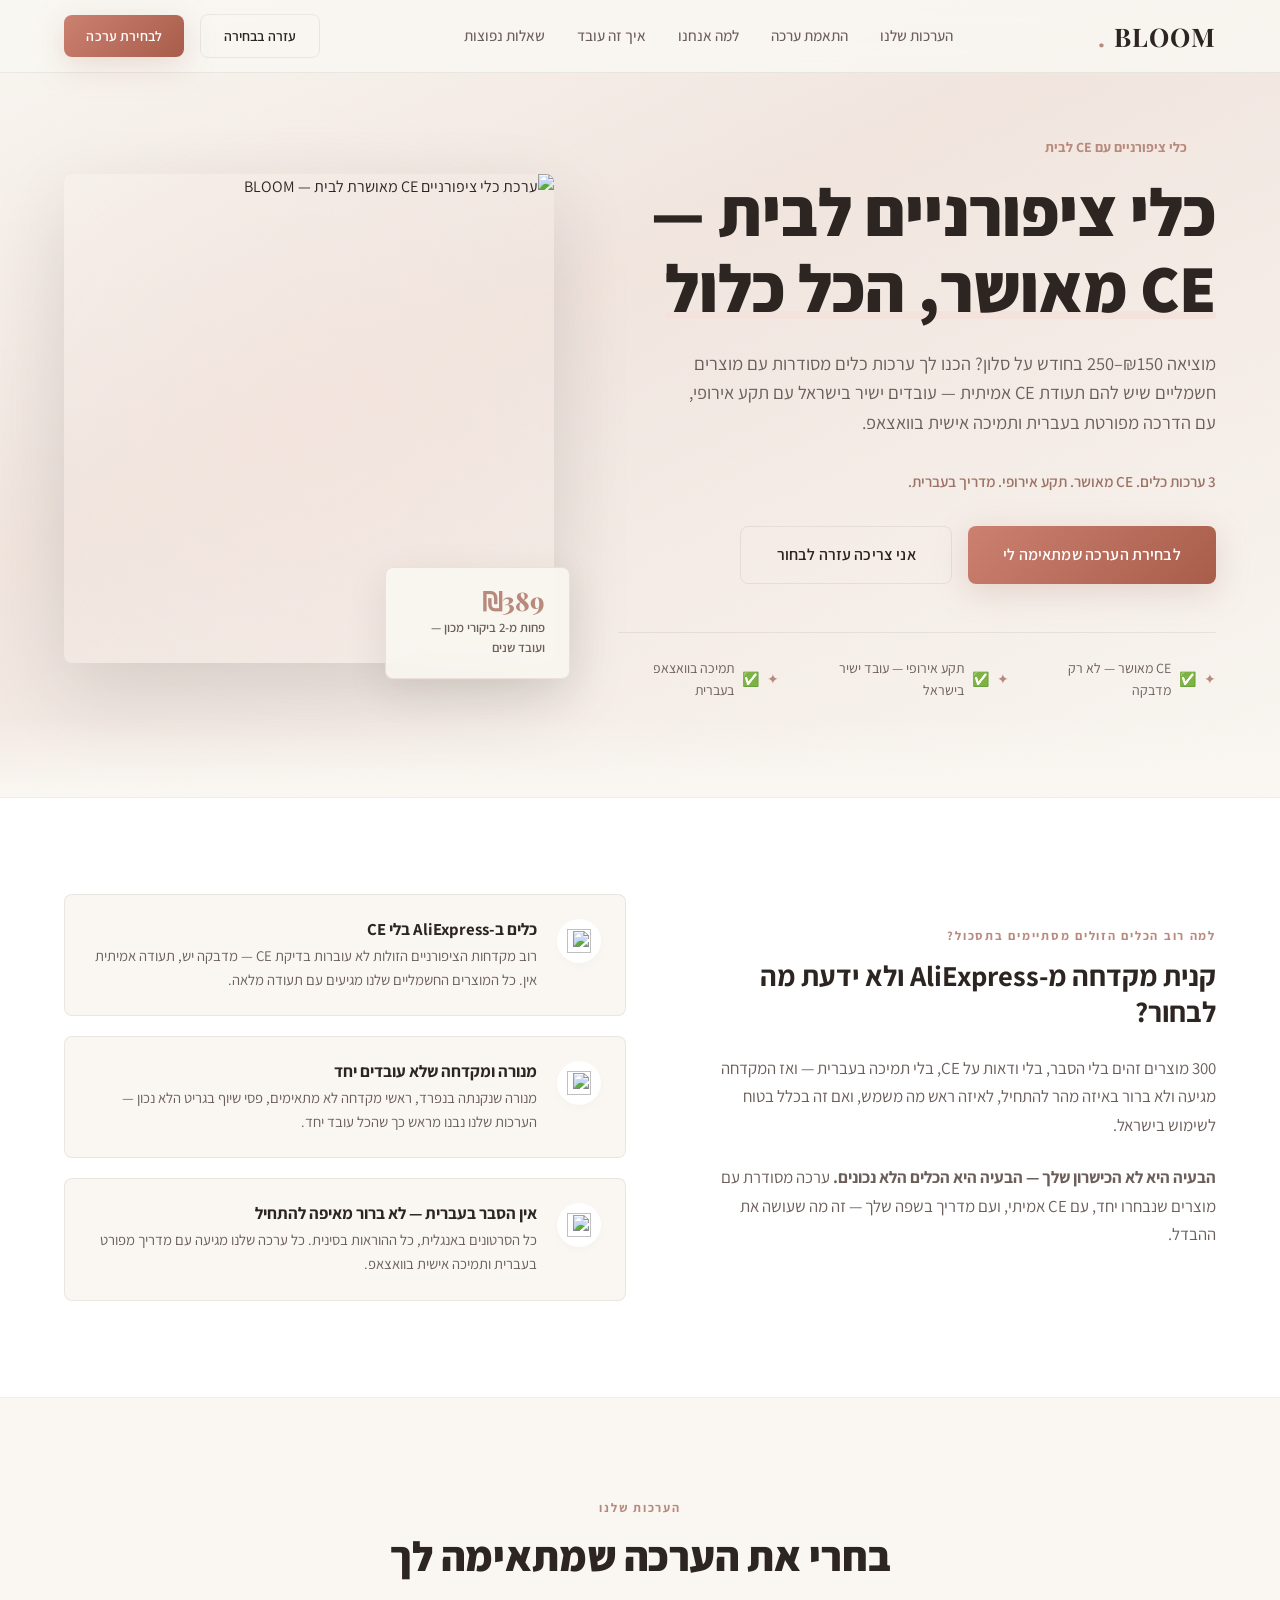
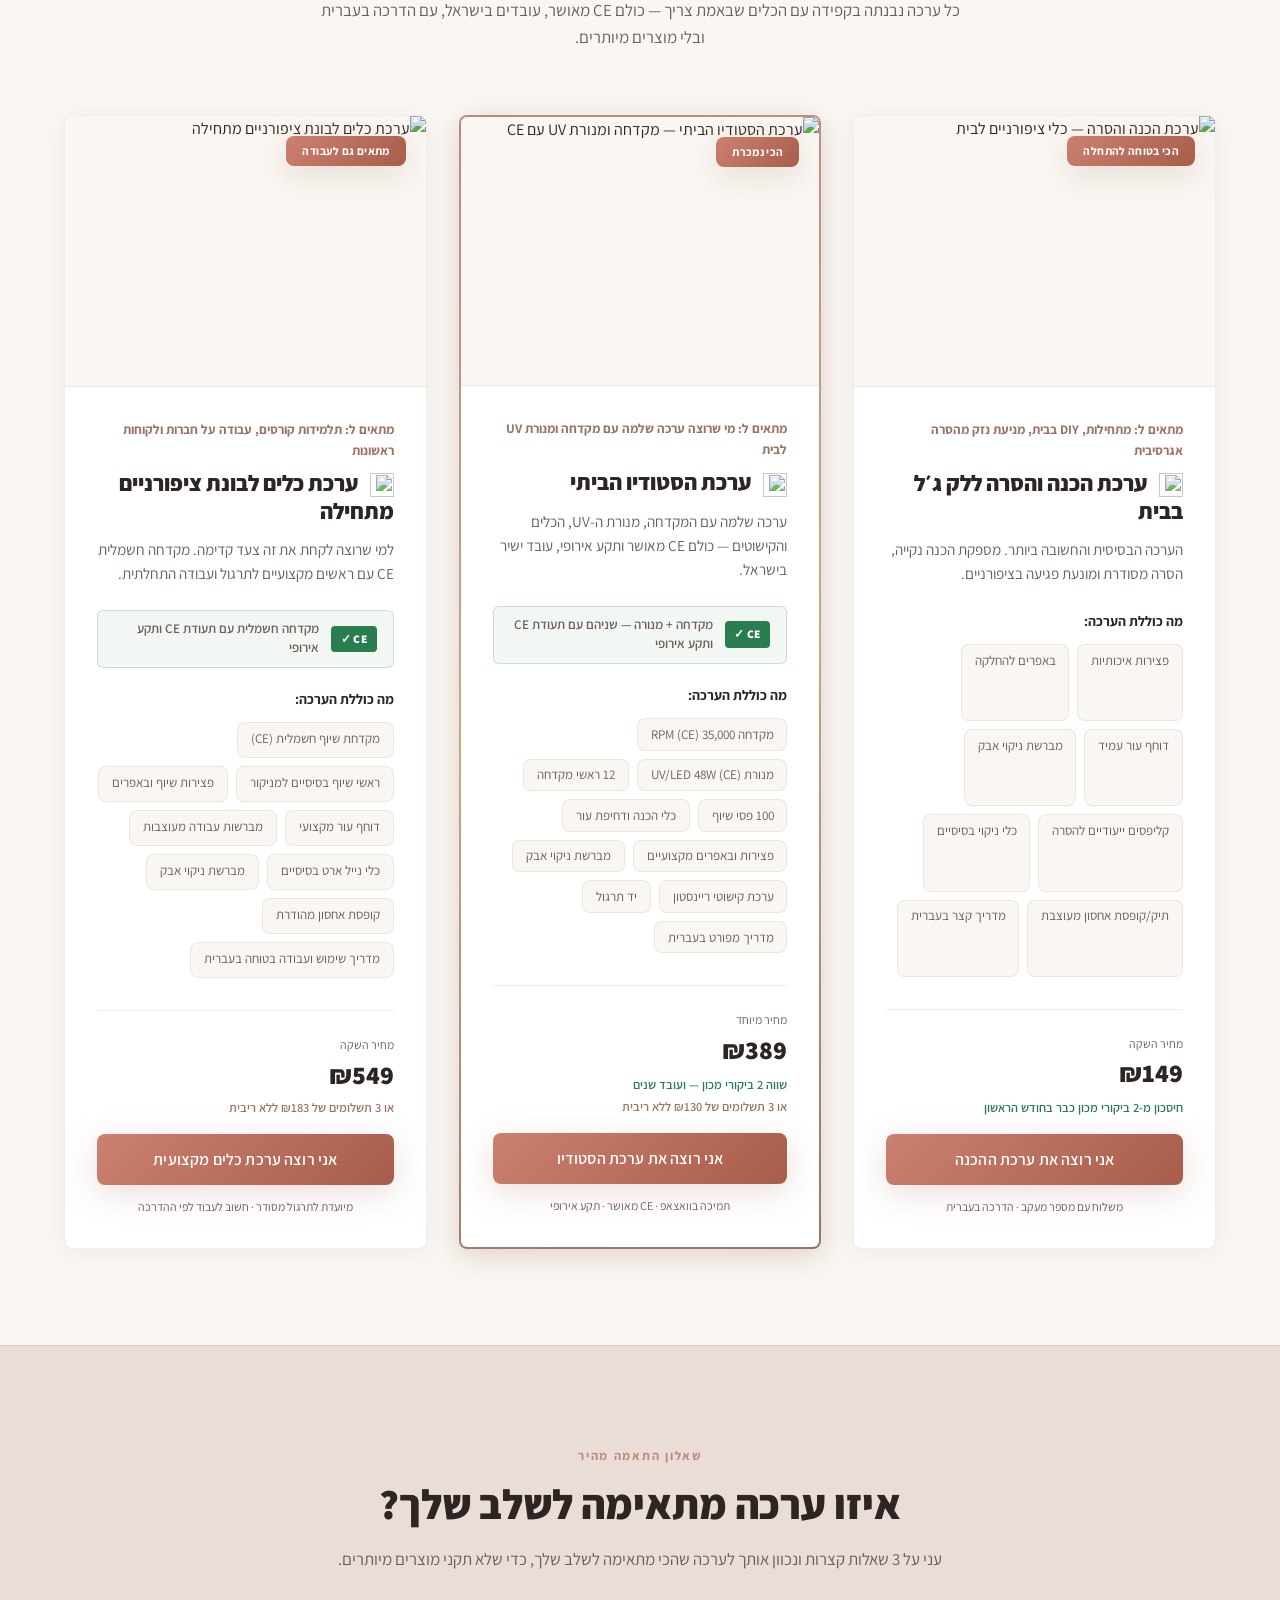
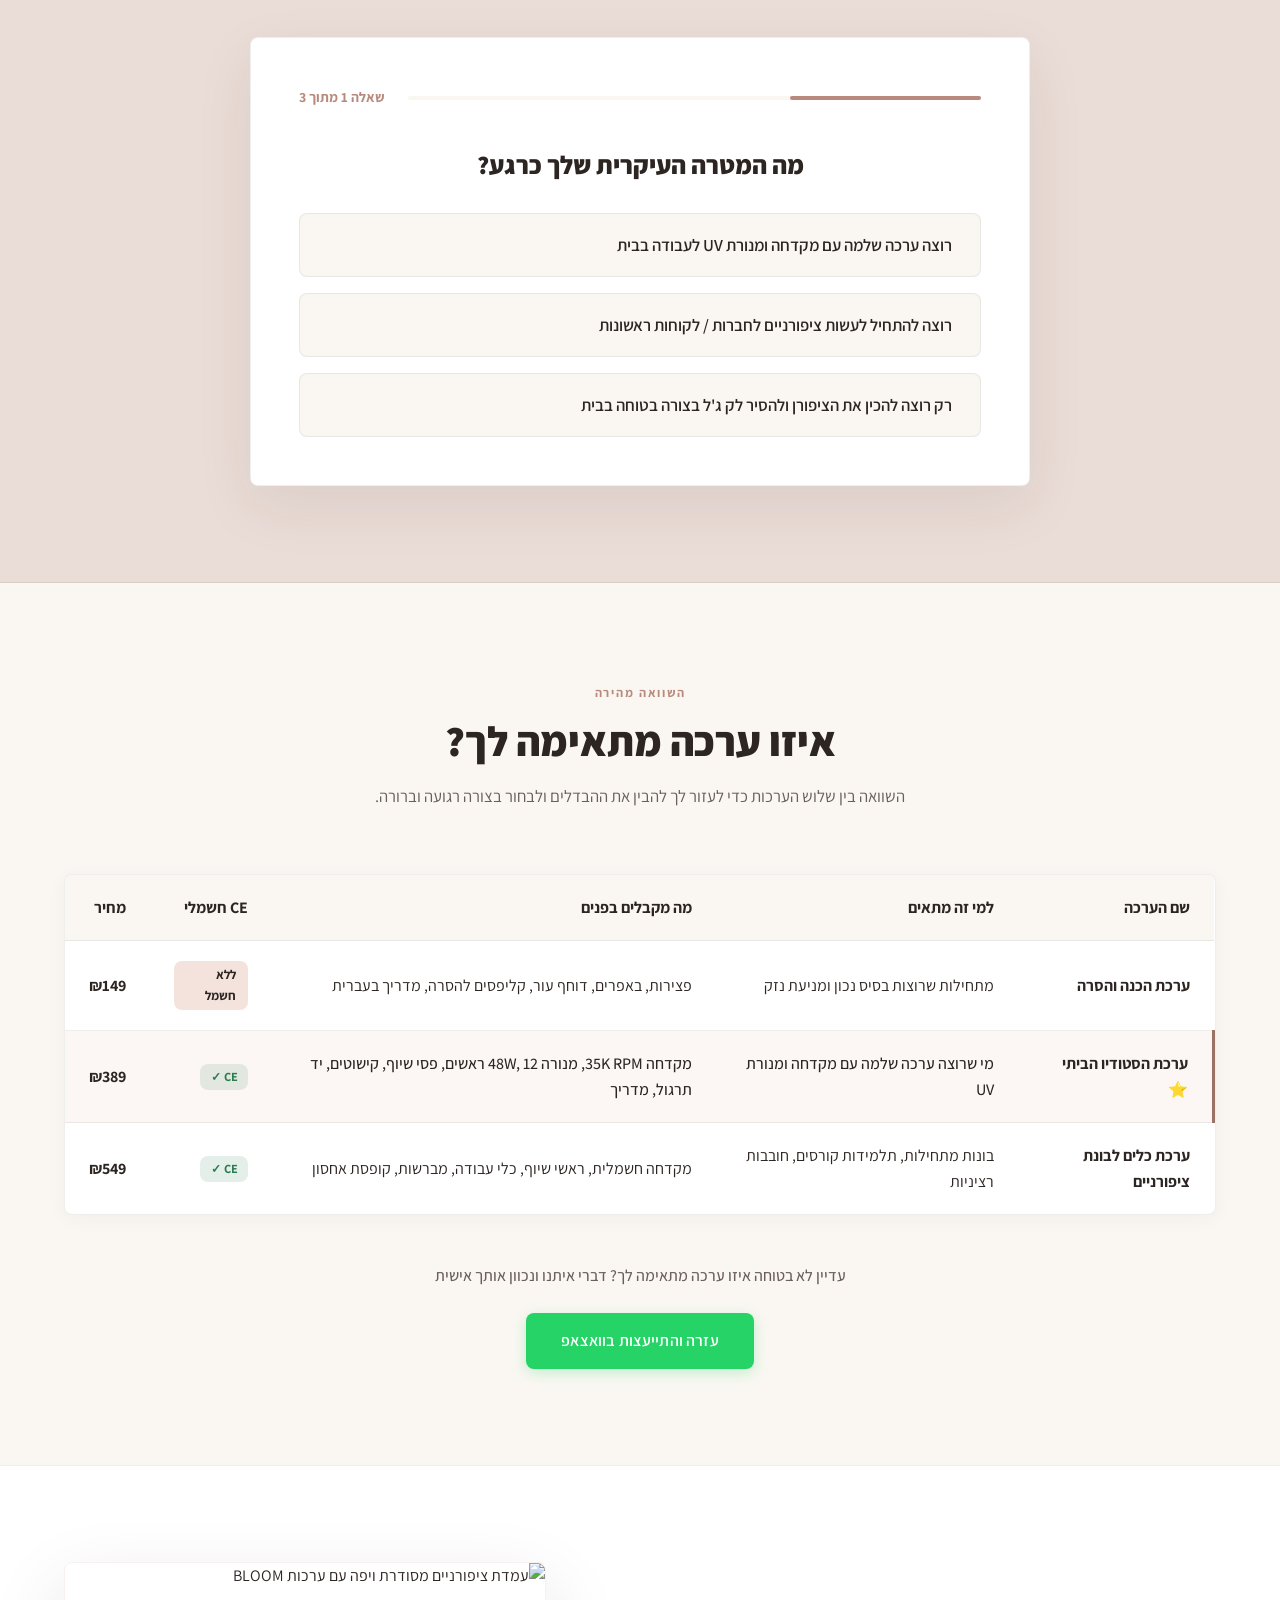
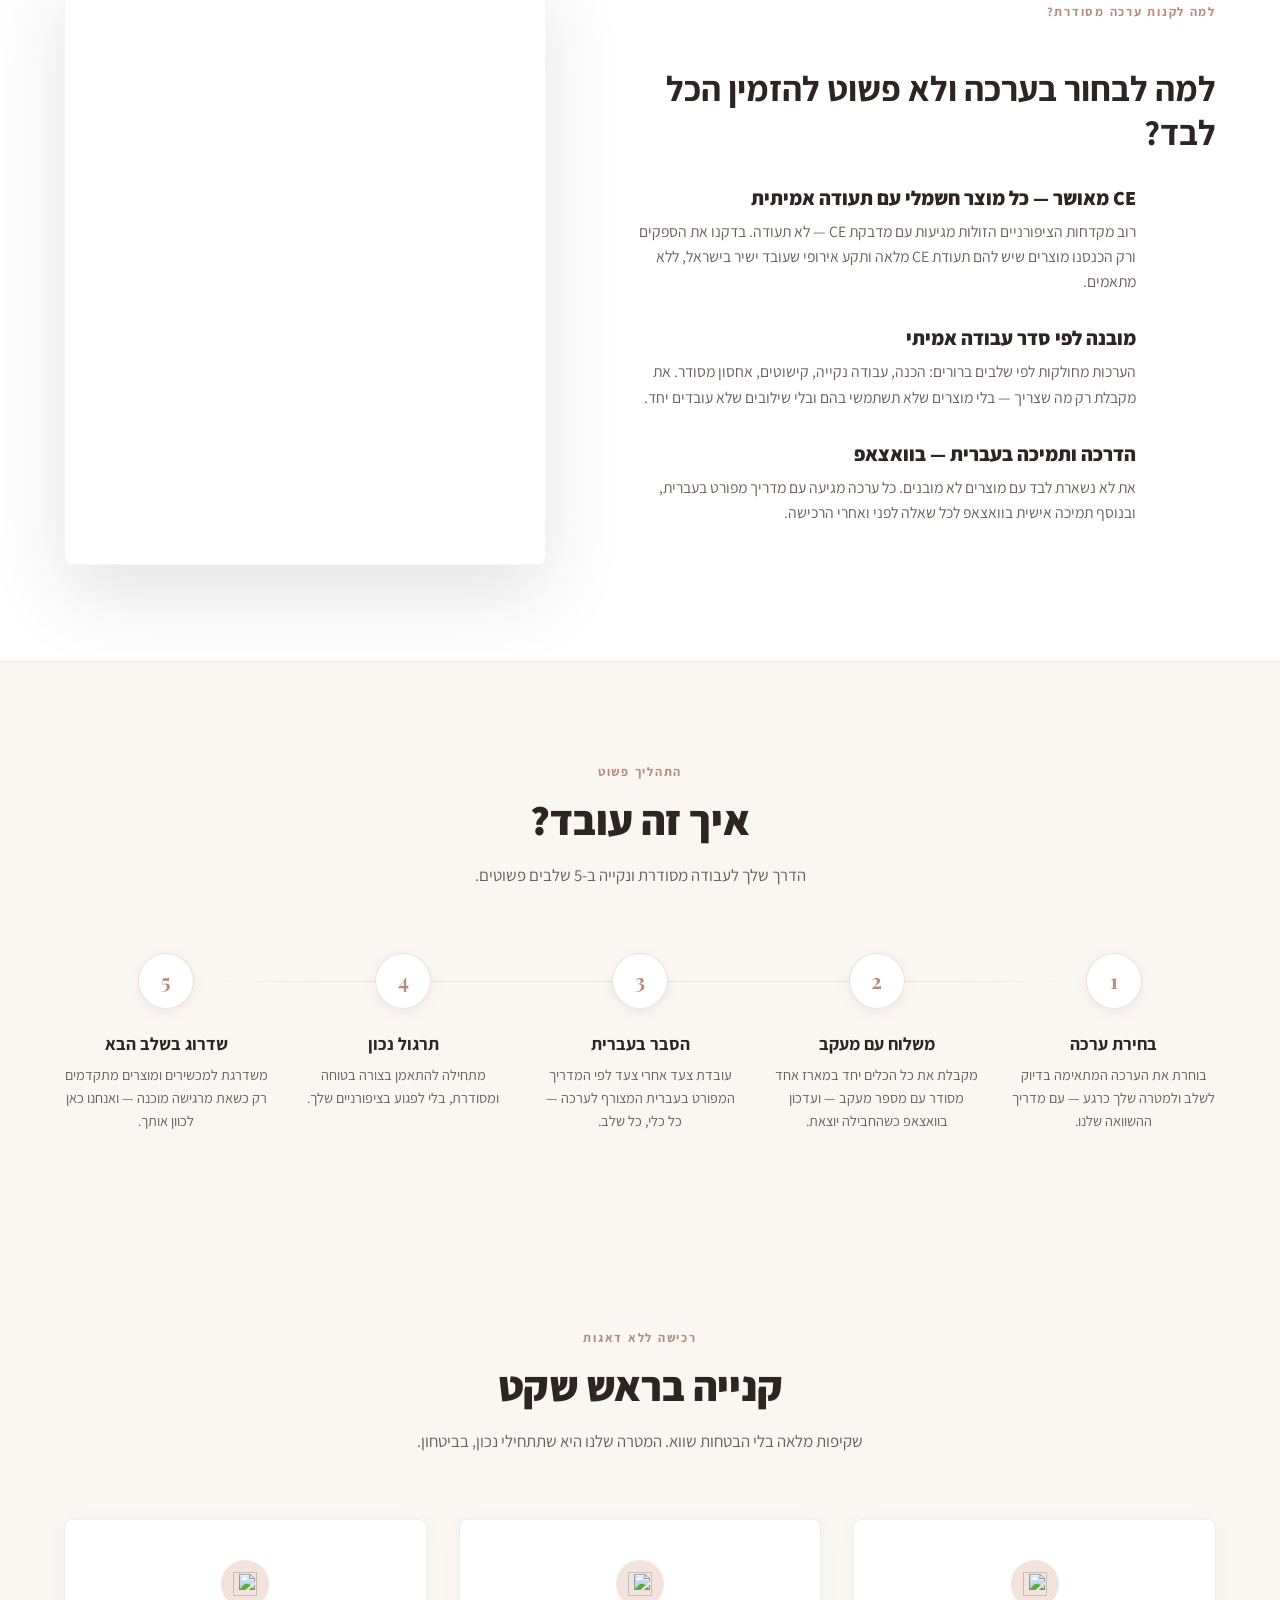
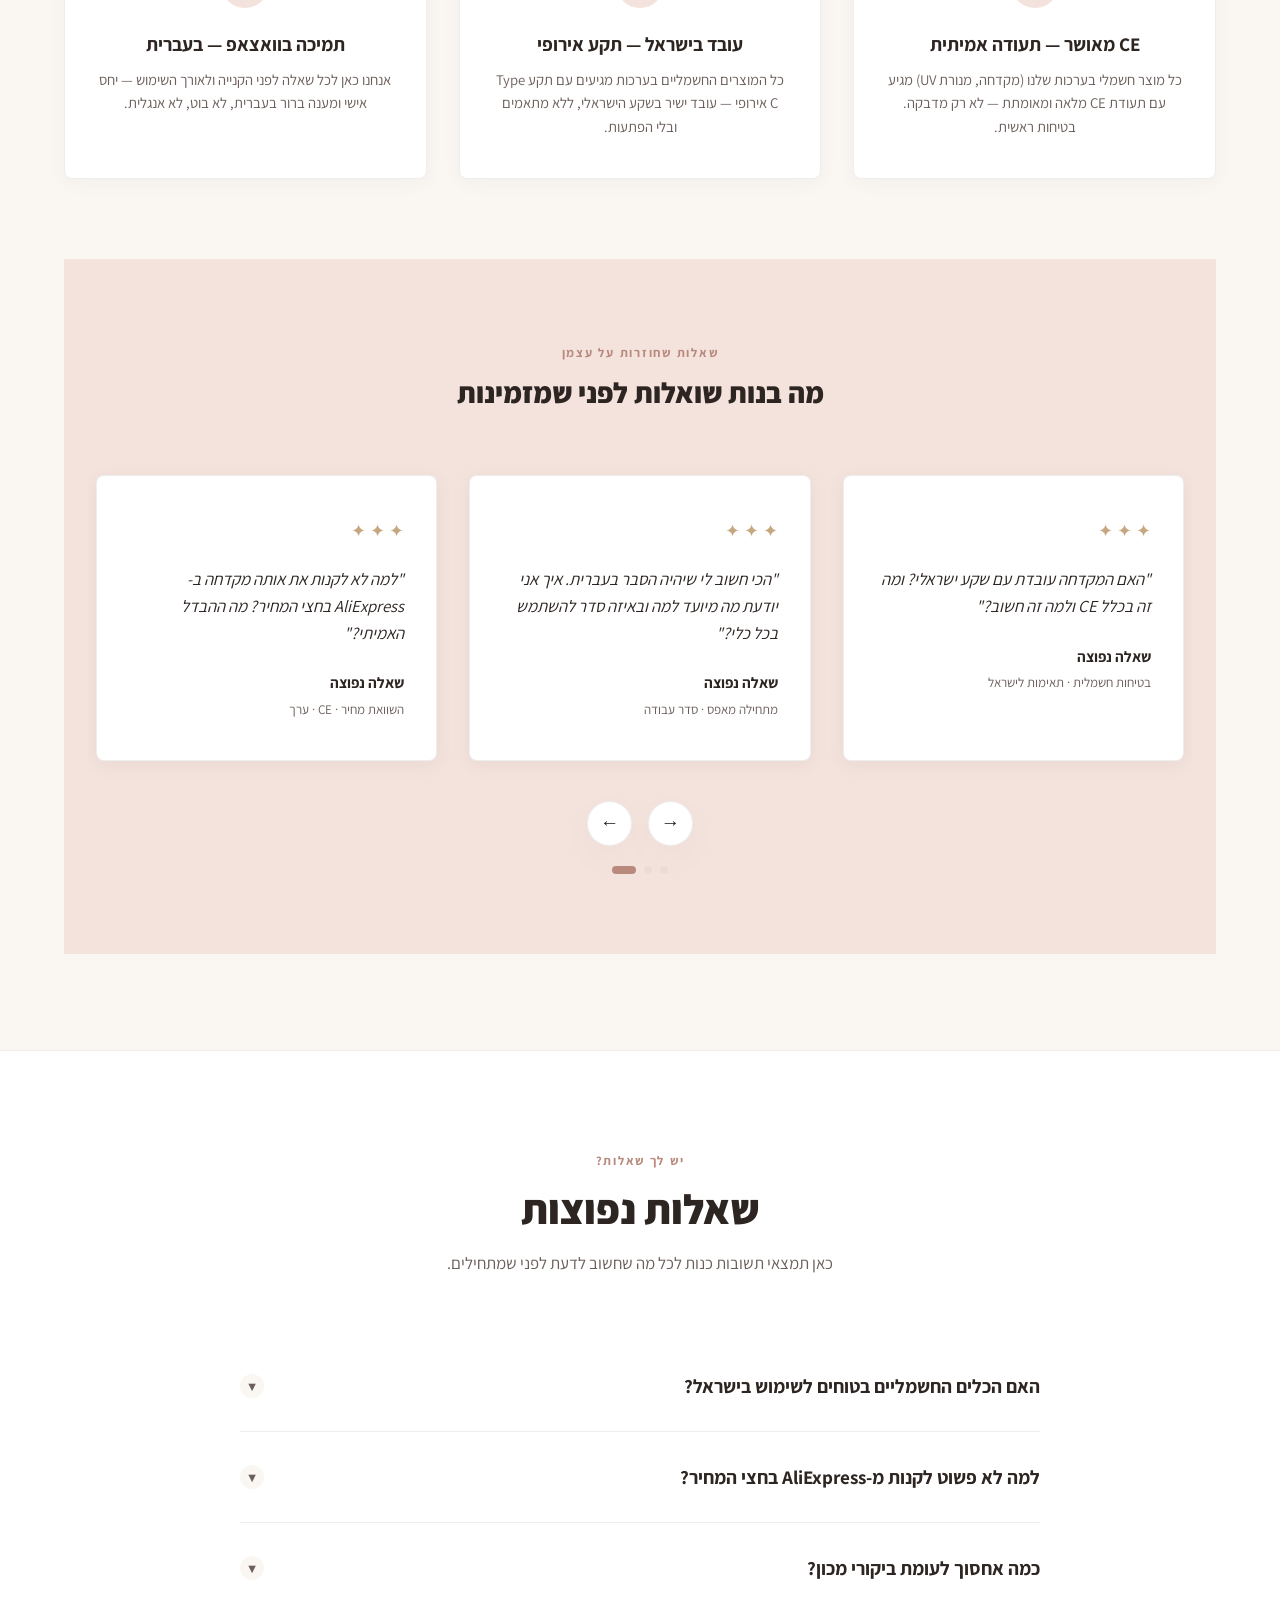
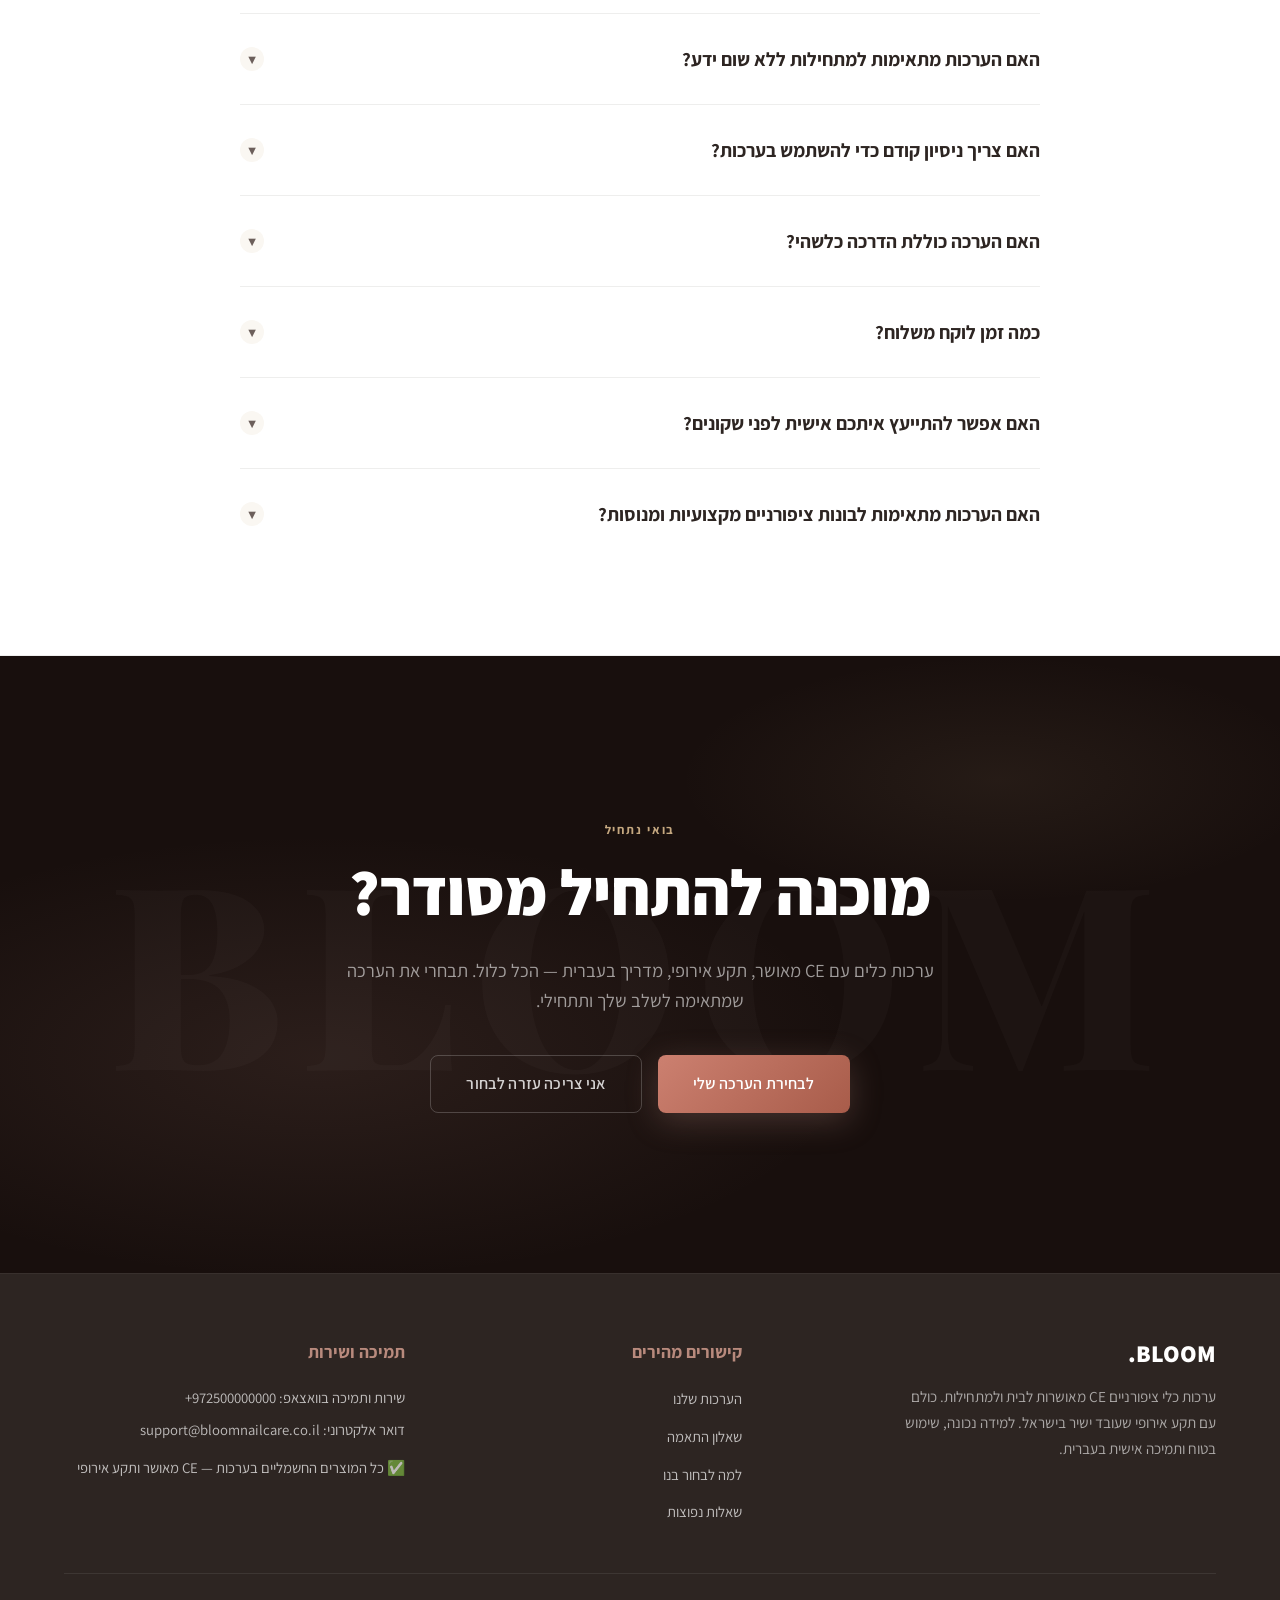
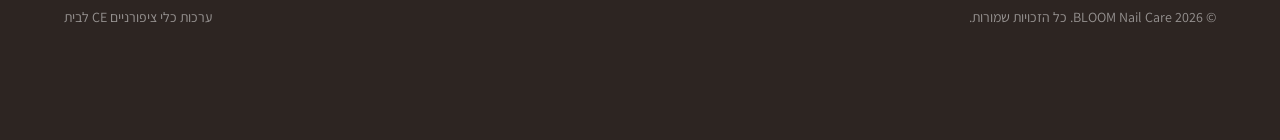
==== nail-landing-page/index.html @ 6432c787 "Add improved landing page — CRO rewrite with CE/safety positioning - Hero copy rewritten with salon " ====
<!DOCTYPE html>
<html lang="he" dir="rtl">
<head>
  <meta charset="UTF-8">
  <meta name="viewport" content="width=device-width, initial-scale=1.0">
  <title>BLOOM — ערכות כלי ציפורניים CE מאושר לבית ולמתחילות</title>
  <meta name="description" content="ערכות כלי ציפורניים לבית ולמתחילות — מקדחה ומנורת UV עם תעודת CE אמיתית, תקע אירופי שעובד ישיר בישראל, הדרכה בעברית ותמיכה בוואצאפ. ₪149–₪549.">
  <link rel="stylesheet" href="styles.css">
</head>
<body>

  <a href="#main-content" class="skip-link">דלג לתוכן הראשי</a>

  <!-- NAVIGATION HEADER -->
  <header>
    <div class="container nav-container">
      <a href="#" class="logo">BLOOM<span>.</span></a>
      <ul class="nav-links">
        <li><a href="#kits">הערכות שלנו</a></li>
        <li><a href="#quiz">התאמת ערכה</a></li>
        <li><a href="#why-us">למה אנחנו</a></li>
        <li><a href="#how-it-works">איך זה עובד</a></li>
        <li><a href="#faq">שאלות נפוצות</a></li>
      </ul>
      <div class="nav-cta">
        <a href="#" class="btn btn-secondary btn-small whatsapp-link" data-wa-type="help" target="_blank" rel="noopener noreferrer">עזרה בבחירה</a>
        <a href="#kits" class="btn btn-primary btn-small">לבחירת ערכה</a>
      </div>
      <button class="hamburger-btn" type="button" aria-label="תפריט ניווט" aria-expanded="false" aria-controls="mobile-drawer">
        <span></span>
        <span></span>
        <span></span>
      </button>
    </div>
  </header>

  <!-- MOBILE NAVIGATION DRAWER -->
  <div class="mobile-drawer" id="mobile-drawer" aria-hidden="true" inert>
    <div class="drawer-header">
      <a href="#" class="logo">BLOOM<span>.</span></a>
      <button class="drawer-close-btn" type="button" id="drawer-close-btn" aria-label="סגור תפריט">&times;</button>
    </div>
    <ul class="drawer-links">
      <li><a href="#kits" class="drawer-link">הערכות שלנו</a></li>
      <li><a href="#quiz" class="drawer-link">התאמת ערכה</a></li>
      <li><a href="#why-us" class="drawer-link">למה אנחנו</a></li>
      <li><a href="#how-it-works" class="drawer-link">איך זה עובד</a></li>
      <li><a href="#faq" class="drawer-link">שאלות נפוצות</a></li>
    </ul>
    <div class="drawer-cta">
      <a href="#" class="btn btn-primary whatsapp-link" data-wa-type="help" target="_blank" rel="noopener noreferrer">עזרה בבחירה בוואצאפ</a>
    </div>
  </div>
  <div class="drawer-overlay" id="drawer-overlay"></div>

  <main id="main-content">

  <!-- HERO SECTION -->
  <section class="hero">
    <div class="hero-deco-leaf" aria-hidden="true">
      <img src="./assets/brand/leaf-soft.svg" alt="">
    </div>
    <div class="container hero-grid">
      <div class="hero-content reveal">
        <div class="hero-tag">
          <img src="./assets/brand/sparkle.svg" class="icon-sparkle" alt="" aria-hidden="true">
          כלי ציפורניים עם CE לבית
        </div>
        <h1 class="hero-title">
          כלי ציפורניים לבית — <span>CE מאושר, הכל כלול</span>
        </h1>
        <p class="hero-desc">
          מוציאה ₪150–250 בחודש על סלון? הכנו לך ערכות כלים מסודרות עם מוצרים חשמליים שיש להם תעודת CE אמיתית — עובדים ישיר בישראל עם תקע אירופי, עם הדרכה מפורטת בעברית ותמיכה אישית בוואצאפ.
        </p>
        <div class="hero-subline">3 ערכות כלים. CE מאושר. תקע אירופי. מדריך בעברית.</div>
        <div class="hero-actions">
          <a href="#kits" class="btn btn-primary">לבחירת הערכה שמתאימה לי</a>
          <a href="#quiz" class="btn btn-secondary">אני צריכה עזרה לבחור</a>
        </div>
        <div class="trust-row">
          <div class="trust-item">
            <span class="trust-check" aria-hidden="true">✅</span>
            <span>CE מאושר — לא רק מדבקה</span>
          </div>
          <div class="trust-item">
            <span class="trust-check" aria-hidden="true">✅</span>
            <span>תקע אירופי — עובד ישיר בישראל</span>
          </div>
          <div class="trust-item">
            <span class="trust-check" aria-hidden="true">✅</span>
            <span>תמיכה בוואצאפ בעברית</span>
          </div>
        </div>
      </div>
      <div class="hero-visual reveal reveal-delay-2">
        <div class="hero-deco-blob" aria-hidden="true"></div>
        <div class="hero-image-wrapper">
          <img src="./assets/hero_flatlay.png" alt="ערכת כלי ציפורניים CE מאושרת לבית — BLOOM">
        </div>
        <div class="hero-badge">
          <div class="hero-badge-num">₪389</div>
          <div class="hero-badge-txt">פחות מ-2 ביקורי מכון — ועובד שנים</div>
        </div>
      </div>
    </div>
  </section>

  <!-- PROBLEM SECTION -->
  <section class="problem">
    <div class="container problem-grid">
      <div class="problem-text reveal">
        <div class="section-tag">למה רוב הכלים הזולים מסתיימים בתסכול?</div>
        <h3>קנית מקדחה מ-AliExpress ולא ידעת מה לבחור?</h3>
        <p>
          300 מוצרים זהים בלי הסבר, בלי ודאות על CE, בלי תמיכה בעברית — ואז המקדחה מגיעה ולא ברור באיזה מהר להתחיל, לאיזה ראש מה משמש, ואם זה בכלל בטוח לשימוש בישראל.
        </p>
        <p>
          <strong>הבעיה היא לא הכישרון שלך — הבעיה היא הכלים הלא נכונים.</strong> ערכה מסודרת עם מוצרים שנבחרו יחד, עם CE אמיתי, ועם מדריך בשפה שלך — זה מה שעושה את ההבדל.
        </p>
      </div>
      <div class="problem-cards reveal reveal-delay-2">
        <div class="problem-card">
          <div class="problem-card-icon" aria-hidden="true">
            <img src="./assets/brand/icon-file.svg" alt="" class="problem-svg-icon">
          </div>
          <div class="problem-card-content">
            <h4>כלים ב-AliExpress בלי CE</h4>
            <p>רוב מקדחות הציפורניים הזולות לא עוברות בדיקת CE — מדבקה יש, תעודה אמיתית אין. כל המוצרים החשמליים שלנו מגיעים עם תעודה מלאה.</p>
          </div>
        </div>
        <div class="problem-card">
          <div class="problem-card-icon" aria-hidden="true">
            <img src="./assets/brand/icon-lamp.svg" alt="" class="problem-svg-icon">
          </div>
          <div class="problem-card-content">
            <h4>מנורה ומקדחה שלא עובדים יחד</h4>
            <p>מנורה שנקנתה בנפרד, ראשי מקדחה לא מתאימים, פסי שיוף בגריט הלא נכון — הערכות שלנו נבנו מראש כך שהכל עובד יחד.</p>
          </div>
        </div>
        <div class="problem-card">
          <div class="problem-card-icon" aria-hidden="true">
            <img src="./assets/brand/icon-support.svg" alt="" class="problem-svg-icon">
          </div>
          <div class="problem-card-content">
            <h4>אין הסבר בעברית — לא ברור מאיפה להתחיל</h4>
            <p>כל הסרטונים באנגלית, כל ההוראות בסינית. כל ערכה שלנו מגיעה עם מדריך מפורט בעברית ותמיכה אישית בוואצאפ.</p>
          </div>
        </div>
      </div>
    </div>
  </section>

  <!-- KITS SECTION -->
  <section id="kits">
    <div class="container">
      <div class="section-header reveal">
        <div class="section-tag">הערכות שלנו</div>
        <h2 class="section-title">בחרי את הערכה שמתאימה לך</h2>
        <p class="section-desc">כל ערכה נבנתה בקפידה עם הכלים שבאמת צריך — כולם CE מאושר, עובדים בישראל, עם הדרכה בעברית ובלי מוצרים מיותרים.</p>
      </div>

      <div class="kits-grid">
        <!-- KIT 1 -->
        <div class="kit-card reveal" id="kit-prep-removal">
          <div class="kit-badge">הכי בטוחה להתחלה</div>
          <div class="kit-image">
            <img src="./assets/kit_prep_removal.png" alt="ערכת הכנה והסרה — כלי ציפורניים לבית" loading="lazy">
          </div>
          <div class="kit-info">
            <div class="kit-target">מתאים ל: מתחילות, DIY בבית, מניעת נזק מהסרה אגרסיבית</div>
            <h3 class="kit-name">
              <img src="./assets/brand/icon-file.svg" class="kit-title-icon" alt="" aria-hidden="true">
              ערכת הכנה והסרה ללק ג׳ל בבית
            </h3>
            <p class="kit-desc">הערכה הבסיסית והחשובה ביותר. מספקת הכנה נקייה, הסרה מסודרת ומונעת פגיעה בציפורניים.</p>

            <div class="kit-includes-title">מה כוללת הערכה:</div>
            <ul class="kit-includes-list">
              <li class="kit-include-item">פצירות איכותיות</li>
              <li class="kit-include-item">באפרים להחלקה</li>
              <li class="kit-include-item">דוחף עור עמיד</li>
              <li class="kit-include-item">מברשת ניקוי אבק</li>
              <li class="kit-include-item">קליפסים ייעודיים להסרה</li>
              <li class="kit-include-item">כלי ניקוי בסיסיים</li>
              <li class="kit-include-item">תיק/קופסת אחסון מעוצבת</li>
              <li class="kit-include-item">מדריך קצר בעברית</li>
            </ul>

            <div class="kit-footer">
              <div class="kit-price-container">
                <span class="kit-price-label">מחיר השקה</span>
                <span class="kit-price">₪149</span>
                <span class="kit-savings-note">חיסכון מ-2 ביקורי מכון כבר בחודש הראשון</span>
              </div>
              <button class="btn btn-primary order-btn" type="button" data-kit-id="kit-prep-removal">אני רוצה את ערכת ההכנה</button>
            </div>
            <span class="kit-reassurance">משלוח עם מספר מעקב · הדרכה בעברית</span>
          </div>
        </div>

        <!-- KIT 2 -->
        <div class="kit-card featured reveal reveal-delay-1" id="kit-diy-gel">
          <div class="kit-badge">הכי נמכרת</div>
          <div class="kit-image">
            <img src="./assets/kit_diy_gel.png" alt="ערכת הסטודיו הביתי — מקדחה ומנורת UV עם CE" loading="lazy">
          </div>
          <div class="kit-info">
            <div class="kit-target">מתאים ל: מי שרוצה ערכה שלמה עם מקדחה ומנורת UV לבית</div>
            <h3 class="kit-name">
              <img src="./assets/brand/icon-polish.svg" class="kit-title-icon" alt="" aria-hidden="true">
              ערכת הסטודיו הביתי
            </h3>
            <p class="kit-desc">ערכה שלמה עם המקדחה, מנורת ה-UV, הכלים והקישוטים — כולם CE מאושר ותקע אירופי, עובד ישיר בישראל.</p>

            <div class="kit-ce-indicator" aria-label="כלים חשמליים עם תעודת CE">
              <span class="ce-badge">CE ✓</span>
              <span class="ce-text">מקדחה + מנורה — שניהם עם תעודת CE ותקע אירופי</span>
            </div>

            <div class="kit-includes-title">מה כוללת הערכה:</div>
            <ul class="kit-includes-list">
              <li class="kit-include-item">מקדחה 35,000 RPM (CE)</li>
              <li class="kit-include-item">מנורת UV/LED 48W (CE)</li>
              <li class="kit-include-item">12 ראשי מקדחה</li>
              <li class="kit-include-item">100 פסי שיוף</li>
              <li class="kit-include-item">כלי הכנה ודחיפת עור</li>
              <li class="kit-include-item">פצירות ובאפרים מקצועיים</li>
              <li class="kit-include-item">מברשת ניקוי אבק</li>
              <li class="kit-include-item">ערכת קישוטי ריינסטון</li>
              <li class="kit-include-item">יד תרגול</li>
              <li class="kit-include-item">מדריך מפורט בעברית</li>
            </ul>

            <div class="kit-footer">
              <div class="kit-price-container">
                <span class="kit-price-label">מחיר מיוחד</span>
                <span class="kit-price">₪389</span>
                <span class="kit-savings-note">שווה 2 ביקורי מכון — ועובד שנים</span>
                <span class="kit-installments">או 3 תשלומים של ₪130 ללא ריבית</span>
              </div>
              <button class="btn btn-primary order-btn" type="button" data-kit-id="kit-diy-gel">אני רוצה את ערכת הסטודיו</button>
            </div>
            <span class="kit-reassurance">תמיכה בוואצאפ · CE מאושר · תקע אירופי</span>
          </div>
        </div>

        <!-- KIT 3 -->
        <div class="kit-card reveal reveal-delay-2" id="kit-beginner-tech">
          <div class="kit-badge upcoming">מתאים גם לעבודה</div>
          <div class="kit-image">
            <img src="./assets/kit_beginner_drill.png" alt="ערכת כלים לבונת ציפורניים מתחילה" loading="lazy">
          </div>
          <div class="kit-info">
            <div class="kit-target">מתאים ל: תלמידות קורסים, עבודה על חברות ולקוחות ראשונות</div>
            <h3 class="kit-name">
              <img src="./assets/brand/icon-lamp.svg" class="kit-title-icon" alt="" aria-hidden="true">
              ערכת כלים לבונת ציפורניים מתחילה
            </h3>
            <p class="kit-desc">למי שרוצה לקחת את זה צעד קדימה. מקדחה חשמלית CE עם ראשים מקצועיים לתרגול ועבודה התחלתית.</p>

            <div class="kit-ce-indicator" aria-label="מקדחה עם תעודת CE">
              <span class="ce-badge">CE ✓</span>
              <span class="ce-text">מקדחה חשמלית עם תעודת CE ותקע אירופי</span>
            </div>

            <div class="kit-includes-title">מה כוללת הערכה:</div>
            <ul class="kit-includes-list">
              <li class="kit-include-item">מקדחת שיוף חשמלית (CE)</li>
              <li class="kit-include-item">ראשי שיוף בסיסיים למניקור</li>
              <li class="kit-include-item">פצירות שיוף ובאפרים</li>
              <li class="kit-include-item">דוחף עור מקצועי</li>
              <li class="kit-include-item">מברשות עבודה מעוצבות</li>
              <li class="kit-include-item">כלי נייל ארט בסיסיים</li>
              <li class="kit-include-item">מברשת ניקוי אבק</li>
              <li class="kit-include-item">קופסת אחסון מהודרת</li>
              <li class="kit-include-item">מדריך שימוש ועבודה בטוחה בעברית</li>
            </ul>

            <div class="kit-footer">
              <div class="kit-price-container">
                <span class="kit-price-label">מחיר השקה</span>
                <span class="kit-price">₪549</span>
                <span class="kit-installments">או 3 תשלומים של ₪183 ללא ריבית</span>
              </div>
              <button class="btn btn-primary order-btn" type="button" data-kit-id="kit-beginner-tech">אני רוצה ערכת כלים מקצועית</button>
            </div>
            <span class="kit-reassurance">מיועדת לתרגול מסודר · חשוב לעבוד לפי ההדרכה</span>
          </div>
        </div>
      </div>
    </div>
  </section>

  <!-- INTERACTIVE QUIZ SECTION -->
  <section class="quiz-section" id="quiz">
    <div class="container">
      <div class="section-header reveal">
        <div class="section-tag">שאלון התאמה מהיר</div>
        <h2 class="section-title">איזו ערכה מתאימה לשלב שלך?</h2>
        <p class="section-desc">עני על 3 שאלות קצרות ונכוון אותך לערכה שהכי מתאימה לשלב שלך, כדי שלא תקני מוצרים מיותרים.</p>
      </div>

      <div class="quiz-container reveal">
        <div class="quiz-progress">
          <div class="progress-bar">
            <div class="progress-fill"></div>
          </div>
          <div class="progress-step">שאלה <span>1</span> מתוך 3</div>
        </div>

        <!-- STEP 1 -->
        <div class="quiz-step active" id="quiz-step-1">
          <h3 class="quiz-question">מה המטרה העיקרית שלך כרגע?</h3>
          <div class="quiz-options">
            <button class="quiz-option" type="button" data-step="goal" data-value="diy-gel">רוצה ערכה שלמה עם מקדחה ומנורת UV לעבודה בבית</button>
            <button class="quiz-option" type="button" data-step="goal" data-value="nail-tech">רוצה להתחיל לעשות ציפורניים לחברות / לקוחות ראשונות</button>
            <button class="quiz-option" type="button" data-step="goal" data-value="prep-only">רק רוצה להכין את הציפורן ולהסיר לק ג'ל בצורה בטוחה בבית</button>
          </div>
        </div>

        <!-- STEP 2 -->
        <div class="quiz-step" id="quiz-step-2">
          <h3 class="quiz-question">מה רמת הניסיון שלך כרגע בתחום?</h3>
          <div class="quiz-options">
            <button class="quiz-option" type="button" data-step="experience" data-value="none">אפס ניסיון מוחלט (מעולם לא ניסיתי לעשות לעצמי)</button>
            <button class="quiz-option" type="button" data-step="experience" data-value="some">עשיתי כמה פעמים לעצמי אבל התוצאה לא מחזיקה מעמד</button>
            <button class="quiz-option" type="button" data-step="experience" data-value="course">למדתי קורס בסיסי או מתאמנת בצורה רצינית באופן קבוע</button>
          </div>
        </div>

        <!-- STEP 3 -->
        <div class="quiz-step" id="quiz-step-3">
          <h3 class="quiz-question">איזה ציוד ציפורניים כבר יש לך כיום?</h3>
          <div class="quiz-options">
            <button class="quiz-option" type="button" data-step="equipment" data-value="nothing">אין לי כלום, מתחילה מאפס גמור</button>
            <button class="quiz-option" type="button" data-step="equipment" data-value="has-lamp">יש לי רק מנורת UV/LED פשוטה ומחפשת כלי הכנה והסרה</button>
            <button class="quiz-option" type="button" data-step="equipment" data-value="drill-upgrade">יש לי מנורה ומחפשת לשדרג למכונת שיוף וכלים מקצועיים</button>
          </div>
        </div>

        <!-- RESULT -->
        <div class="quiz-result" id="quiz-result">
          <div class="result-icon" aria-hidden="true">
            <img src="./assets/brand/sparkle.svg" class="result-sparkle-icon" alt="">
          </div>
          <h3 class="result-title">הערכה המומלצת עבורך:</h3>
          <p class="result-desc" id="result-kit-desc">מבוסס על התשובות שלך, מצאנו את הערכה שתעשה לך הכי הרבה סדר ותעזור לך להתחיל נכון.</p>

          <div class="result-card">
            <img id="result-kit-image" src="./assets/kit_prep_removal.png" alt="ערכה מומלצת">
            <div class="result-card-info">
              <h4 id="result-kit-title">ערכת הכנה והסרה ללק ג׳ל בבית</h4>
              <p>הערכה הבסיסית שתתן לך סדר ותמנע טעויות בשלב החשוב ביותר.</p>
            </div>
          </div>

          <div class="result-actions">
            <a href="#" id="result-scroll-link" class="btn btn-secondary">צפי בפרטי הערכה</a>
            <button id="result-order-btn" class="btn btn-primary order-btn" type="button" data-kit-id="">להזמנת הערכה שלך</button>
            <button id="reset-quiz" class="btn btn-secondary" type="button">מענה מחדש</button>
          </div>
        </div>
      </div>
    </div>
  </section>

  <!-- COMPARISON TABLE SECTION -->
  <section class="comparison-section">
    <div class="container">
      <div class="section-header reveal">
        <div class="section-tag">השוואה מהירה</div>
        <h2 class="section-title">איזו ערכה מתאימה לך?</h2>
        <p class="section-desc">השוואה בין שלוש הערכות כדי לעזור לך להבין את ההבדלים ולבחור בצורה רגועה וברורה.</p>
      </div>

      <div class="table-wrapper reveal">
        <table>
          <caption class="sr-only">השוואה בין שלוש ערכות כלי הציפורניים: הכנה והסרה, ערכת הסטודיו הביתי, כלים לבונת ציפורניים</caption>
          <thead>
            <tr>
              <th>שם הערכה</th>
              <th>למי זה מתאים</th>
              <th>מה מקבלים בפנים</th>
              <th>CE חשמלי</th>
              <th>מחיר</th>
            </tr>
          </thead>
          <tbody>
            <tr>
              <td><strong>ערכת הכנה והסרה</strong></td>
              <td>מתחילות שרוצות בסיס נכון ומניעת נזק</td>
              <td>פצירות, באפרים, דוחף עור, קליפסים להסרה, מדריך בעברית</td>
              <td><span class="table-tag">ללא חשמל</span></td>
              <td><strong>₪149</strong></td>
            </tr>
            <tr class="table-row-featured">
              <td><strong>ערכת הסטודיו הביתי ⭐</strong></td>
              <td>מי שרוצה ערכה שלמה עם מקדחה ומנורת UV</td>
              <td>מקדחה 35K RPM, מנורה 48W, 12 ראשים, פסי שיוף, קישוטים, יד תרגול, מדריך</td>
              <td><span class="table-tag table-tag-ce">CE ✓</span></td>
              <td><strong>₪389</strong></td>
            </tr>
            <tr>
              <td><strong>ערכת כלים לבונת ציפורניים</strong></td>
              <td>בונות מתחילות, תלמידות קורסים, חובבות רציניות</td>
              <td>מקדחה חשמלית, ראשי שיוף, כלי עבודה, מברשות, קופסת אחסון</td>
              <td><span class="table-tag table-tag-ce">CE ✓</span></td>
              <td><strong>₪549</strong></td>
            </tr>
          </tbody>
        </table>
      </div>

      <div class="comparison-help reveal">
        <p>עדיין לא בטוחה איזו ערכה מתאימה לך? דברי איתנו ונכוון אותך אישית</p>
        <a href="#" class="btn btn-whatsapp whatsapp-link" data-wa-type="general" target="_blank" rel="noopener noreferrer">עזרה והתייעצות בוואצאפ</a>
      </div>
    </div>
  </section>

  <!-- WHY US SECTION -->
  <section id="why-us" class="why-us">
    <div class="container why-grid">
      <div class="why-list reveal">
        <div class="section-tag">למה לקנות ערכה מסודרת?</div>
        <h3 class="why-title">למה לבחור בערכה ולא פשוט להזמין הכל לבד?</h3>

        <div class="why-list">
          <div class="why-item">
            <div class="why-item-num" aria-hidden="true">
              <img src="./assets/brand/icon-lamp.svg" class="why-svg-icon" alt="">
            </div>
            <div class="why-item-content">
              <h4>CE מאושר — כל מוצר חשמלי עם תעודה אמיתית</h4>
              <p>רוב מקדחות הציפורניים הזולות מגיעות עם מדבקת CE — לא תעודה. בדקנו את הספקים ורק הכנסנו מוצרים שיש להם תעודת CE מלאה ותקע אירופי שעובד ישיר בישראל, ללא מתאמים.</p>
            </div>
          </div>
          <div class="why-item">
            <div class="why-item-num" aria-hidden="true">
              <img src="./assets/brand/icon-file.svg" class="why-svg-icon" alt="">
            </div>
            <div class="why-item-content">
              <h4>מובנה לפי סדר עבודה אמיתי</h4>
              <p>הערכות מחולקות לפי שלבים ברורים: הכנה, עבודה נקייה, קישוטים, אחסון מסודר. את מקבלת רק מה שצריך — בלי מוצרים שלא תשתמשי בהם ובלי שילובים שלא עובדים יחד.</p>
            </div>
          </div>
          <div class="why-item">
            <div class="why-item-num" aria-hidden="true">
              <img src="./assets/brand/icon-support.svg" class="why-svg-icon" alt="">
            </div>
            <div class="why-item-content">
              <h4>הדרכה ותמיכה בעברית — בוואצאפ</h4>
              <p>את לא נשארת לבד עם מוצרים לא מובנים. כל ערכה מגיעה עם מדריך מפורט בעברית, ובנוסף תמיכה אישית בוואצאפ לכל שאלה לפני ואחרי הרכישה.</p>
            </div>
          </div>
        </div>
      </div>
      <div class="why-image-wrapper reveal reveal-delay-2">
        <img src="./assets/hero_flatlay.png" alt="עמדת ציפורניים מסודרת ויפה עם ערכות BLOOM" loading="lazy">
      </div>
    </div>
  </section>

  <!-- HOW IT WORKS SECTION -->
  <section id="how-it-works" class="how-it-works">
    <div class="container">
      <div class="section-header reveal">
        <div class="section-tag">התהליך פשוט</div>
        <h2 class="section-title">איך זה עובד?</h2>
        <p class="section-desc">הדרך שלך לעבודה מסודרת ונקייה ב-5 שלבים פשוטים.</p>
      </div>

      <div class="steps-grid reveal">
        <div class="step-item">
          <div class="step-num-circle">1</div>
          <h4 class="step-title">בחירת ערכה</h4>
          <p class="step-desc">בוחרת את הערכה המתאימה בדיוק לשלב ולמטרה שלך כרגע — עם מדריך ההשוואה שלנו.</p>
        </div>
        <div class="step-item">
          <div class="step-num-circle">2</div>
          <h4 class="step-title">משלוח עם מעקב</h4>
          <p class="step-desc">מקבלת את כל הכלים יחד במארז אחד מסודר עם מספר מעקב — ועדכון בוואצאפ כשהחבילה יוצאת.</p>
        </div>
        <div class="step-item">
          <div class="step-num-circle">3</div>
          <h4 class="step-title">הסבר בעברית</h4>
          <p class="step-desc">עובדת צעד אחרי צעד לפי המדריך המפורט בעברית המצורף לערכה — כל כלי, כל שלב.</p>
        </div>
        <div class="step-item">
          <div class="step-num-circle">4</div>
          <h4 class="step-title">תרגול נכון</h4>
          <p class="step-desc">מתחילה להתאמן בצורה בטוחה ומסודרת, בלי לפגוע בציפורניים שלך.</p>
        </div>
        <div class="step-item">
          <div class="step-num-circle">5</div>
          <h4 class="step-title">שדרוג בשלב הבא</h4>
          <p class="step-desc">משדרגת למכשירים ומוצרים מתקדמים רק כשאת מרגישה מוכנה — ואנחנו כאן לכוון אותך.</p>
        </div>
      </div>
    </div>
  </section>

  <!-- TRUST & SOCIAL PROOF -->
  <section class="trust-section">
    <div class="container">
      <div class="section-header reveal">
        <div class="section-tag">רכישה ללא דאגות</div>
        <h2 class="section-title">קנייה בראש שקט</h2>
        <p class="section-desc">שקיפות מלאה בלי הבטחות שווא. המטרה שלנו היא שתתחילי נכון, בביטחון.</p>
      </div>

      <div class="trust-cards-grid reveal">
        <div class="trust-card">
          <div class="trust-card-icon" aria-hidden="true">
            <img src="./assets/brand/icon-lamp.svg" class="trust-svg-icon" alt="">
          </div>
          <h4>CE מאושר — תעודה אמיתית</h4>
          <p>כל מוצר חשמלי בערכות שלנו (מקדחה, מנורת UV) מגיע עם תעודת CE מלאה ומאומתת — לא רק מדבקה. בטיחות ראשית.</p>
        </div>
        <div class="trust-card">
          <div class="trust-card-icon" aria-hidden="true">
            <img src="./assets/brand/icon-file.svg" class="trust-svg-icon" alt="">
          </div>
          <h4>עובד בישראל — תקע אירופי</h4>
          <p>כל המוצרים החשמליים בערכות מגיעים עם תקע Type C אירופי — עובד ישיר בשקע הישראלי, ללא מתאמים ובלי הפתעות.</p>
        </div>
        <div class="trust-card">
          <div class="trust-card-icon" aria-hidden="true">
            <img src="./assets/brand/icon-support.svg" class="trust-svg-icon" alt="">
          </div>
          <h4>תמיכה בוואצאפ — בעברית</h4>
          <p>אנחנו כאן לכל שאלה לפני הקנייה ולאורך השימוש — יחס אישי ומענה ברור בעברית, לא בוט, לא אנגלית.</p>
        </div>
      </div>

      <!-- pre-launch user expectations / social proof -->
      <div class="reviews-section reveal">
        <div class="container">
          <div class="reviews-heading">
            <div class="section-tag">שאלות שחוזרות על עצמן</div>
            <h3 class="reviews-title">מה בנות שואלות לפני שמזמינות</h3>
          </div>
          <div class="carousel-container-wrapper">
            <div class="reviews-grid carousel-track" id="reviews-carousel">
              <div class="review-card">
                <div class="review-stars" aria-hidden="true">✦ ✦ ✦</div>
                <p class="review-text">"האם המקדחה עובדת עם שקע ישראלי? ומה זה בכלל CE ולמה זה חשוב?"</p>
                <div class="review-author">שאלה נפוצה</div>
                <div class="review-label">בטיחות חשמלית · תאימות לישראל</div>
              </div>
              <div class="review-card">
                <div class="review-stars" aria-hidden="true">✦ ✦ ✦</div>
                <p class="review-text">"הכי חשוב לי שיהיה הסבר בעברית. איך אני יודעת מה מיועד למה ובאיזה סדר להשתמש בכל כלי?"</p>
                <div class="review-author">שאלה נפוצה</div>
                <div class="review-label">מתחילה מאפס · סדר עבודה</div>
              </div>
              <div class="review-card">
                <div class="review-stars" aria-hidden="true">✦ ✦ ✦</div>
                <p class="review-text">"למה לא לקנות את אותה מקדחה ב-AliExpress בחצי המחיר? מה ההבדל האמיתי?"</p>
                <div class="review-author">שאלה נפוצה</div>
                <div class="review-label">השוואת מחיר · CE · ערך</div>
              </div>
            </div>

            <div class="carousel-controls">
              <button class="carousel-control-btn prev" type="button" id="carousel-prev-btn" aria-label="שאלה קודמת">&#8594;</button>
              <button class="carousel-control-btn next" type="button" id="carousel-next-btn" aria-label="שאלה הבאה">&#8592;</button>
            </div>

            <div class="carousel-dots" id="carousel-dots-container">
              <button class="carousel-dot active" type="button" data-index="0" aria-label="שאלה 1" aria-current="true"></button>
              <button class="carousel-dot" type="button" data-index="1" aria-label="שאלה 2"></button>
              <button class="carousel-dot" type="button" data-index="2" aria-label="שאלה 3"></button>
            </div>
          </div>
        </div>
      </div>
    </div>
  </section>

  <!-- FAQ SECTION -->
  <section id="faq" class="faq">
    <div class="container">
      <div class="section-header reveal">
        <div class="section-tag">יש לך שאלות?</div>
        <h2 class="section-title">שאלות נפוצות</h2>
        <p class="section-desc font-hebrew">כאן תמצאי תשובות כנות לכל מה שחשוב לדעת לפני שמתחילים.</p>
      </div>

      <div class="faq-list reveal">

        <!-- FAQ CE -->
        <div class="faq-item">
          <button class="faq-trigger" type="button">
            <span>האם הכלים החשמליים בטוחים לשימוש בישראל?</span>
            <span class="faq-icon">▼</span>
          </button>
          <div class="faq-content">
            <div class="faq-content-inner">
              כן. כל מוצר חשמלי בערכות שלנו — מקדחת הציפורניים ומנורת ה-UV — מגיע עם <strong>תעודת CE מלאה ומאומתת</strong>, לא רק מדבקה. בנוסף, כל המוצרים החשמליים מגיעים עם <strong>תקע אירופי (Type C)</strong> שעובד ישיר בשקע הישראלי, ללא כל מתאם. אם יש לך שאלה על תעודה ספציפית — כתבי לנו בוואצאפ ונשלח לך את המסמכים.
            </div>
          </div>
        </div>

        <!-- FAQ AliExpress -->
        <div class="faq-item">
          <button class="faq-trigger" type="button">
            <span>למה לא פשוט לקנות מ-AliExpress בחצי המחיר?</span>
            <span class="faq-icon">▼</span>
          </button>
          <div class="faq-content">
            <div class="faq-content-inner">
              ב-AliExpress יש מאות אפשרויות זהות — ב-90% מהן אין תעודת CE אמיתית, אין הסבר בעברית, ואין ודאות שהתקע יעבוד בישראל. אנחנו עשינו את העבודה: בחרנו ספקים, בדקנו תעודות, ותכננו ערכה שכל הכלים בה עובדים יחד. אם משהו לא תקין — אנחנו כאן בוואצאפ. ב-AliExpress — אין מי שיענה לך בעברית.
            </div>
          </div>
        </div>

        <!-- FAQ savings -->
        <div class="faq-item">
          <button class="faq-trigger" type="button">
            <span>כמה אחסוך לעומת ביקורי מכון?</span>
            <span class="faq-icon">▼</span>
          </button>
          <div class="faq-content">
            <div class="faq-content-inner">
              ביקור מניקור סלון עולה ₪150–250. פעמיים בחודש — זה ₪3,600–6,000 בשנה. ערכת הסטודיו הביתי עולה ₪389. אחרי 2–3 שימושים הכסף חוזר אליך. הכלים עצמם עובדים שנים — עלות התחזוקה השנתית (החלפת פסי שיוף) היא כמה עשרות שקלים בלבד.
            </div>
          </div>
        </div>

        <!-- FAQ 1 -->
        <div class="faq-item">
          <button class="faq-trigger" type="button">
            <span>האם הערכות מתאימות למתחילות ללא שום ידע?</span>
            <span class="faq-icon">▼</span>
          </button>
          <div class="faq-content">
            <div class="faq-content-inner">
              כן, בהחלט. הערכות נבנו ותוכננו במיוחד עבור בנות שרוצות להתחיל בצורה נכונה ומסודרת, ללא ידע קודם, ובלי ללכת לאיבוד בין עשרות מוצרים אקראיים. כל ערכה מלווה בהסברים ברורים בעברית.
            </div>
          </div>
        </div>

        <!-- FAQ 2 -->
        <div class="faq-item">
          <button class="faq-trigger" type="button">
            <span>האם צריך ניסיון קודם כדי להשתמש בערכות?</span>
            <span class="faq-icon">▼</span>
          </button>
          <div class="faq-content">
            <div class="faq-content-inner">
              עבור ערכת ההכנה וההסרה אין צורך בשום ניסיון קודם. עבור ערכת הסטודיו הביתי הכוללת מקדחה ומנורה, מומלץ לעבוד לאט, בסבלנות רבה ולפי המדריך המצורף בעברית. ערכת הכלים לבונת ציפורניים מתאימה למי שמעוניינת להתאמן בצורה רצינית יותר או לעבוד על חברות ולקוחות.
            </div>
          </div>
        </div>

        <!-- FAQ 3 -->
        <div class="faq-item">
          <button class="faq-trigger" type="button">
            <span>האם הערכה כוללת הדרכה כלשהי?</span>
            <span class="faq-icon">▼</span>
          </button>
          <div class="faq-content">
            <div class="faq-content-inner">
              כן. כל ערכה מגיעה עם מדריך שימוש קצר וממוקד בעברית, שמסביר מה תפקידו של כל כלי, באילו שלבים מומלץ להשתמש בו, ואיך לשמור על עבודה בטוחה ונקייה.
            </div>
          </div>
        </div>

        <!-- FAQ 4 -->
        <div class="faq-item">
          <button class="faq-trigger" type="button">
            <span>כמה זמן לוקח משלוח?</span>
            <span class="faq-icon">▼</span>
          </button>
          <div class="faq-content">
            <div class="faq-content-inner">
              מאחר שאנו עובדים במודל משלוח ישיר כדי לשמור על מחיר נגיש ולבדוק ביקוש לפני מלאי גדול, זמן המשלוח המשוער הוא <strong>10–21 ימי עסקים</strong>. כל הזמנה כוללת מספר מעקב שנשלח אליך בוואצאפ עם הוצאת החבילה לדרך.
            </div>
          </div>
        </div>

        <!-- FAQ 5 -->
        <div class="faq-item">
          <button class="faq-trigger" type="button">
            <span>האם אפשר להתייעץ איתכם אישית לפני שקונים?</span>
            <span class="faq-icon">▼</span>
          </button>
          <div class="faq-content">
            <div class="faq-content-inner">
              בטח! אם את לא בטוחה איזו ערכה מתאימה לשלב שבו את נמצאת, תוכלי ללחוץ על כפתור הוואצאפ ולשלוח לנו הודעה. נשמח לענות לך ולעזור לך לבחור את מה שהכי נכון עבורך.
            </div>
          </div>
        </div>

        <!-- FAQ 6 -->
        <div class="faq-item">
          <button class="faq-trigger" type="button">
            <span>האם הערכות מתאימות לבונות ציפורניים מקצועיות ומנוסות?</span>
            <span class="faq-icon">▼</span>
          </button>
          <div class="faq-content">
            <div class="faq-content-inner">
              הערכה השלישית מתאימה בעיקר לבונות בתחילת דרכן, לתלמידות קורס שרוצות לתרגל בבית, או למי שמקימה את פינת העבודה הראשונה שלה. בהמשך נציע מוצרים מקצועיים מתקדמים יותר.
            </div>
          </div>
        </div>
      </div>
    </div>
  </section>

  <!-- FINAL CTA SECTION -->
  <section class="final-cta">
    <div class="final-cta-bg"></div>
    <div class="container final-cta-content reveal">
      <div class="section-tag">בואי נתחיל</div>
      <h2>מוכנה להתחיל מסודר?</h2>
      <p>ערכות כלים עם CE מאושר, תקע אירופי, מדריך בעברית — הכל כלול. תבחרי את הערכה שמתאימה לשלב שלך ותתחילי.</p>
      <div class="final-cta-actions">
        <a href="#kits" class="btn btn-primary">לבחירת הערכה שלי</a>
        <a href="#quiz" class="btn btn-secondary">אני צריכה עזרה לבחור</a>
      </div>
    </div>
  </section>

  </main><!-- /#main-content -->

  <!-- FOOTER -->
  <footer>
    <div class="container">
      <div class="footer-grid">
        <div class="footer-brand">
          <h4>BLOOM<span>.</span></h4>
          <p>ערכות כלי ציפורניים CE מאושרות לבית ולמתחילות. כולם עם תקע אירופי שעובד ישיר בישראל. למידה נכונה, שימוש בטוח ותמיכה אישית בעברית.</p>
        </div>
        <div class="footer-links-col">
          <h5>קישורים מהירים</h5>
          <ul class="footer-list">
            <li><a href="#kits">הערכות שלנו</a></li>
            <li><a href="#quiz">שאלון התאמה</a></li>
            <li><a href="#why-us">למה לבחור בנו</a></li>
            <li><a href="#faq">שאלות נפוצות</a></li>
          </ul>
        </div>
        <div class="footer-contact">
          <h5>תמיכה ושירות</h5>
          <p>שירות ותמיכה בוואצאפ: 972500000000+</p>
          <p>דואר אלקטרוני: support@bloomnailcare.co.il</p>
          <p class="footer-ce-note">✅ כל המוצרים החשמליים בערכות — CE מאושר ותקע אירופי</p>
        </div>
      </div>
      <div class="footer-bottom">
        <span>© 2026 BLOOM Nail Care. כל הזכויות שמורות.</span>
        <span>ערכות כלי ציפורניים CE לבית</span>
      </div>
    </div>
  </footer>

  <!-- STICKY BOTTOM MOBILE CTA -->
  <div class="sticky-mobile-cta">
    <div class="sticky-mobile-grid">
      <a href="#kits" class="btn btn-primary">לבחירת הערכה שלי</a>
      <a href="#" class="whatsapp-icon-btn whatsapp-link" data-wa-type="general" target="_blank" rel="noopener noreferrer" aria-label="WhatsApp Support">
        <svg viewBox="0 0 24 24">
          <path d="M12.012 2c-5.506 0-9.988 4.479-9.988 9.986 0 1.758.459 3.474 1.33 4.988L2 22l5.137-1.348c1.472.802 3.129 1.224 4.869 1.224 5.508 0 9.99-4.479 9.99-9.986 0-5.507-4.482-9.99-9.984-9.99zm4.59 13.568c-.253.712-1.47 1.304-2.016 1.365-.494.056-1.139.096-3.26-.786-2.716-1.129-4.467-3.896-4.602-4.078-.135-.182-1.096-1.455-1.096-2.776 0-1.321.693-1.97 1.002-2.302.309-.333.673-.416.896-.416.223 0 .445.004.64.012.2.008.47-.076.732.553.264.63.899 2.19.976 2.348.077.158.129.344.024.553-.105.209-.158.33-.314.512-.157.182-.328.406-.47.545-.158.156-.324.327-.139.645.185.317.822 1.339 1.762 2.18.121.108.243.21.366.302.827.616 1.472.84 1.839.957.367.118.586.059.802-.19.217-.25.927-1.077 1.176-1.448.25-.371.494-.312.83-.188.337.125 2.138 1.008 2.508 1.192.37.185.617.275.706.43.09.154.09.897-.163 1.61z"/>
        </svg>
      </a>
    </div>
  </div>

  <!-- PREMIUM CHECKOUT MODAL -->
  <div class="checkout-modal" id="checkout-modal" role="dialog" aria-modal="true" aria-hidden="true" aria-labelledby="modal-kit-title" inert>
    <div class="modal-overlay"></div>
    <div class="modal-wrapper">
      <button class="modal-close-btn" type="button" id="modal-close-btn" aria-label="סגור חלונית">&times;</button>
      <div class="modal-content">
        <div class="modal-header">
          <div class="modal-subtitle">התאמה אישית והזמנה מהירה</div>
          <h3 class="modal-title" id="modal-kit-title">ערכת הסטודיו הביתי</h3>
        </div>
        <div class="modal-body">
          <div class="modal-summary-card">
            <img id="modal-kit-image" src="./assets/kit_diy_gel.png" alt="ערכה">
            <div class="modal-kit-details">
              <p class="modal-kit-price-row">מחיר: <span class="modal-kit-price" id="modal-kit-price">₪389</span></p>
              <p class="modal-kit-shipping">משלוח עם מעקב: <strong>חינם</strong></p>
            </div>
          </div>

          <!-- Customer details form -->
          <form id="checkout-form" class="checkout-form">
            <div class="form-group">
              <label for="customer-name">שם מלא *</label>
              <input type="text" id="customer-name" name="name" required autocomplete="name" placeholder="לדוגמה: עדי כהן">
            </div>
            <div class="form-group">
              <label for="customer-city">עיר מגורים *</label>
              <input type="text" id="customer-city" name="city" required autocomplete="address-level2" placeholder="לדוגמה: תל אביב">
            </div>

            <div class="form-group checkbox-group">
              <input type="checkbox" id="gift-wrap">
              <label for="gift-wrap">אני רוצה אריזת מתנה חגיגית (ללא תוספת תשלום)</label>
            </div>

            <button type="submit" class="btn btn-primary btn-submit-order">
              <span class="btn-text">המשך להשלמת הזמנה בוואצאפ</span>
              <span class="btn-icon">←</span>
            </button>
          </form>
        </div>
        <div class="modal-footer">
          <p class="modal-disclaimer">לחיצה על הכפתור תעביר אותך לשיחת וואצאפ עם נציג/ת שירות לביצוע התשלום הסופי ושליחת החבילה.</p>
        </div>
      </div>
    </div>
  </div>

  <script src="script.js"></script>
</body>
</html>
---- nail-landing-page/styles.css ----
/* ─── DESIGN SYSTEM & TOKENS ─── */
@import url('https://fonts.googleapis.com/css2?family=Assistant:wght@300;400;500;600;700;800&family=Playfair+Display:ital,wght@0,400..900;1,400..900&display=swap');

:root {
  color-scheme: light;
  --bg-cream: #FAF7F2;
  --bg-card: #FFFFFF;
  --bg-accent-soft: #F4E3DD;
  --bg-nude-beige: #EADCD6;
  --text-dark: #2D2522;
  --text-muted: #6C5F5B;
  --accent-rose: #B88A7D;
  --accent-rose-dark: #9D7266;
  --accent-gold: #C5A880;
  --border-color: rgba(45, 37, 34, 0.08);
  --border-focus: rgba(184, 138, 125, 0.4);
  --shadow-soft: 0 12px 40px rgba(45, 37, 34, 0.03);
  --shadow-hover: 0 20px 48px rgba(45, 37, 34, 0.08);
  --font-hebrew: 'Assistant', sans-serif;
  --font-serif: 'Playfair Display', serif;
  --transition-smooth: all 0.4s cubic-bezier(0.16, 1, 0.3, 1);
  --transition-fast: all 0.2s ease;
  --bg-editorial: #180F0D;
  --gradient-primary: linear-gradient(135deg, #CC8070 0%, #A85C4A 100%);
  --shadow-rose: 0 8px 32px rgba(184, 138, 125, 0.28);
  --shadow-rose-lg: 0 24px 64px rgba(184, 138, 125, 0.25);
  --radius-card: 8px;
  --radius-btn: 8px;
}

/* ─── BASE RESET ─── */
*, *::before, *::after {
  box-sizing: border-box;
  margin: 0;
  padding: 0;
}

html {
  scroll-behavior: smooth;
  font-size: 16px;
  overflow-x: hidden;
}

body {
  background-color: var(--bg-cream);
  color: var(--text-dark);
  font-family: var(--font-hebrew);
  font-weight: 400;
  line-height: 1.6;
  overflow-x: hidden;
  direction: rtl;
  text-align: right;
  -webkit-font-smoothing: antialiased;
}

/* ─── SKIP LINK & SCREEN-READER UTILITIES ─── */
.skip-link {
  position: absolute;
  top: -100%;
  right: 0;
  left: 0;
  z-index: 9999;
  padding: 1rem 1.5rem;
  background: var(--accent-rose-dark);
  color: #fff;
  text-align: center;
  text-decoration: none;
  font-weight: 700;
  font-size: 1rem;
  transition: top 0.15s ease;
}
.skip-link:focus {
  top: 0;
}

.sr-only {
  position: absolute;
  width: 1px;
  height: 1px;
  padding: 0;
  margin: -1px;
  overflow: hidden;
  clip: rect(0, 0, 0, 0);
  white-space: nowrap;
  border: 0;
}

/* ─── SCROLLBAR ─── */
::-webkit-scrollbar {
  width: 6px;
}
::-webkit-scrollbar-track {
  background: var(--bg-cream);
}
::-webkit-scrollbar-thumb {
  background: var(--bg-nude-beige);
  border-radius: 3px;
}
::-webkit-scrollbar-thumb:hover {
  background: var(--accent-rose);
}

/* ─── TYPOGRAPHY ─── */
h1, h2, h3, h4 {
  font-weight: 700;
  line-height: 1.25;
  letter-spacing: 0;
}

/* ─── REVEAL ON SCROLL ─── */
.reveal {
  opacity: 0;
  transform: translateY(32px);
  transition: opacity 0.8s cubic-bezier(0.16, 1, 0.3, 1), transform 0.8s cubic-bezier(0.16, 1, 0.3, 1);
}
.reveal.visible {
  opacity: 1;
  transform: translateY(0);
}
.reveal-delay-1 { transition-delay: 0.15s; }
.reveal-delay-2 { transition-delay: 0.3s; }
.reveal-delay-3 { transition-delay: 0.45s; }

/* ─── CONTAINER ─── */
.container {
  max-width: 1200px;
  margin: 0 auto;
  padding: 0 1.5rem;
}

/* ─── BUTTONS ─── */
.btn {
  display: inline-flex;
  align-items: center;
  justify-content: center;
  padding: 0.95rem 2.2rem;
  border-radius: var(--radius-btn);
  font-family: var(--font-hebrew);
  font-size: 1rem;
  font-weight: 600;
  text-decoration: none;
  cursor: pointer;
  transition: var(--transition-smooth);
  border: none;
  letter-spacing: 0.01em;
}

.btn:active:not(:disabled) {
  transform: scale(0.97);
  transition: transform 0.08s ease;
}

.btn:focus-visible,
.hamburger-btn:focus-visible,
.drawer-close-btn:focus-visible,
.faq-trigger:focus-visible,
.quiz-option:focus-visible,
.color-swatch:focus-visible,
.carousel-control-btn:focus-visible,
.carousel-dot:focus-visible,
input:focus-visible {
  outline: 3px solid var(--border-focus);
  outline-offset: 3px;
}

.btn-primary {
  background: var(--gradient-primary);
  color: #FFFFFF;
  box-shadow: var(--shadow-rose);
}
.btn-primary:hover {
  background: linear-gradient(135deg, #B86D5D 0%, #96503F 100%);
  transform: translateY(-3px);
  box-shadow: var(--shadow-rose-lg);
}

.btn-secondary {
  background-color: transparent;
  color: var(--text-dark);
  border: 1px solid var(--border-color);
}
.btn-secondary:hover {
  border-color: var(--text-dark);
  background-color: rgba(45, 37, 34, 0.02);
  transform: translateY(-2px);
}

.btn-whatsapp {
  background-color: #25D366;
  color: #FFFFFF;
  box-shadow: 0 4px 14px rgba(37, 211, 102, 0.25);
}
.btn-whatsapp:hover {
  background-color: #128C7E;
  transform: translateY(-2px);
  box-shadow: 0 6px 20px rgba(37, 211, 102, 0.35);
}

.btn-small {
  padding: 0.6rem 1.4rem;
  font-size: 0.875rem;
}

/* ─── NAVIGATION ─── */
header {
  position: fixed;
  top: 0;
  right: 0;
  left: 0;
  z-index: 1000;
  background-color: rgba(250, 247, 242, 0.85);
  backdrop-filter: blur(12px);
  border-bottom: 1px solid var(--border-color);
  transition: var(--transition-fast);
}

header.scrolled {
  padding: 0.5rem 0;
  background-color: rgba(250, 247, 242, 0.95);
  box-shadow: 0 4px 20px rgba(45, 37, 34, 0.02);
}

.nav-container {
  display: flex;
  align-items: center;
  justify-content: space-between;
  height: 4.5rem;
}

.logo {
  font-family: var(--font-serif);
  font-size: 1.6rem;
  font-weight: 700;
  letter-spacing: 0.04em;
  color: var(--text-dark);
  text-decoration: none;
  display: flex;
  align-items: center;
  gap: 0.5rem;
}

.logo span {
  color: var(--accent-rose);
}

.nav-links {
  display: flex;
  list-style: none;
  gap: 2rem;
}

.nav-links a {
  text-decoration: none;
  color: var(--text-muted);
  font-size: 0.95rem;
  font-weight: 500;
  transition: var(--transition-fast);
}

.nav-links a:hover {
  color: var(--text-dark);
}

.nav-cta {
  display: flex;
  align-items: center;
  gap: 1rem;
}

/* ─── HERO SECTION ─── */
.hero {
  padding: 8.5rem 0 6rem;
  position: relative;
  overflow: hidden;
  background: linear-gradient(155deg, var(--bg-cream) 0%, #F2E6DF 40%, var(--bg-cream) 100%);
}

.hero::before {
  content: '';
  position: absolute;
  inset: 0;
  background-image: url("data:image/svg+xml,%3Csvg xmlns='http://www.w3.org/2000/svg' width='300' height='300'%3E%3Cfilter id='n'%3E%3CfeTurbulence type='fractalNoise' baseFrequency='0.85' numOctaves='4' stitchTiles='stitch'/%3E%3C/filter%3E%3Crect width='300' height='300' filter='url(%23n)' opacity='1'/%3E%3C/svg%3E");
  opacity: 0.04;
  pointer-events: none;
}

.hero::after {
  content: '';
  position: absolute;
  bottom: -1px;
  right: 0;
  left: 0;
  height: 80px;
  background: linear-gradient(to bottom, transparent, var(--bg-cream));
  pointer-events: none;
}

.hero-grid {
  display: grid;
  grid-template-columns: 1.1fr 0.9fr;
  gap: 4rem;
  align-items: center;
  position: relative;
  z-index: 1;
}

.hero-content {
  display: flex;
  flex-direction: column;
}

.hero-tag {
  font-size: 0.875rem;
  font-weight: 700;
  text-transform: uppercase;
  color: var(--accent-rose);
  margin-bottom: 1rem;
  letter-spacing: 0;
}

.hero-title {
  font-size: clamp(2.8rem, 5.5vw, 4.2rem);
  font-weight: 800;
  color: var(--text-dark);
  line-height: 1.12;
  margin-bottom: 1.5rem;
}

.hero-title span {
  position: relative;
  display: inline-block;
}

.hero-title span::after {
  content: '';
  position: absolute;
  bottom: 6px;
  right: 0;
  left: 0;
  height: 8px;
  background-color: var(--bg-accent-soft);
  z-index: -1;
  border-radius: 4px;
}

.hero-desc {
  font-size: 1.15rem;
  color: var(--text-muted);
  margin-bottom: 2rem;
  max-width: 540px;
}

.hero-subline {
  font-size: 0.95rem;
  font-weight: 600;
  color: var(--accent-rose-dark);
  margin-bottom: 2rem;
}

.hero-actions {
  display: flex;
  gap: 1rem;
  margin-bottom: 3rem;
}

.trust-row {
  display: flex;
  align-items: center;
  gap: 1.5rem;
  border-top: 1px solid var(--border-color);
  padding-top: 1.5rem;
  color: var(--text-muted);
  font-size: 0.875rem;
}

.trust-item {
  display: flex;
  align-items: center;
  gap: 0.5rem;
}

.trust-item::before {
  content: '✦';
  color: var(--accent-rose);
}

.hero-visual {
  position: relative;
}

.hero-image-wrapper {
  position: relative;
  border-radius: 8px;
  overflow: hidden;
  box-shadow: 0 30px 80px rgba(45, 37, 34, 0.14);
  aspect-ratio: 1;
}

.hero-image-wrapper img {
  width: 100%;
  height: 100%;
  object-fit: cover;
  display: block;
}

.hero-badge {
  position: absolute;
  bottom: -16px;
  right: -16px;
  background: rgba(250, 247, 242, 0.88);
  backdrop-filter: blur(20px);
  -webkit-backdrop-filter: blur(20px);
  border: 1px solid rgba(184, 138, 125, 0.2);
  padding: 1.25rem 1.5rem;
  border-radius: 8px;
  box-shadow: 0 12px 40px rgba(45, 37, 34, 0.1);
  display: flex;
  flex-direction: column;
  gap: 0.25rem;
  max-width: 185px;
  animation: float 6s ease-in-out infinite;
}

@keyframes float {
  0%, 100% { transform: translateY(0); }
  50% { transform: translateY(-10px); }
}

.hero-badge-num {
  font-family: var(--font-serif);
  font-size: 1.6rem;
  font-weight: 800;
  color: var(--accent-rose);
  line-height: 1;
}

.hero-badge-txt {
  font-size: 0.8rem;
  color: var(--text-muted);
  font-weight: 600;
}

/* ─── SECTION GLOBAL STYLE ─── */
section {
  padding: 6rem 0;
}

.section-header {
  text-align: center;
  max-width: 650px;
  margin: 0 auto 4rem;
}

.section-tag {
  font-size: 0.78rem;
  font-weight: 700;
  color: var(--accent-rose);
  margin-bottom: 0.75rem;
  text-transform: uppercase;
  letter-spacing: 0.14em;
  display: inline-block;
}

.section-title {
  font-size: clamp(2rem, 3.5vw, 2.6rem);
  font-weight: 800;
  color: var(--text-dark);
  margin-bottom: 1rem;
}

.section-desc {
  font-size: 1.05rem;
  color: var(--text-muted);
}

/* ─── PROBLEM SECTION ─── */
.problem {
  background-color: var(--bg-card);
  border-top: 1px solid var(--border-color);
  border-bottom: 1px solid var(--border-color);
}

.problem-grid {
  display: grid;
  grid-template-columns: 1fr 1.1fr;
  gap: 5rem;
  align-items: center;
}

.problem-text h3 {
  font-size: 1.8rem;
  margin-bottom: 1.5rem;
}

.problem-text p {
  color: var(--text-muted);
  font-size: 1.05rem;
  margin-bottom: 1.5rem;
  line-height: 1.7;
}

.problem-cards {
  display: flex;
  flex-direction: column;
  gap: 1.25rem;
}

.problem-card {
  background-color: var(--bg-cream);
  padding: 1.5rem;
  border-radius: 8px;
  border: 1px solid var(--border-color);
  display: flex;
  gap: 1.25rem;
  transition: var(--transition-smooth);
}

.problem-card:hover {
  transform: translateX(-5px);
  border-color: rgba(184, 138, 125, 0.4);
  background-color: #FFFFFF;
  box-shadow: 0 8px 30px rgba(184, 138, 125, 0.1);
}

.problem-card-icon {
  width: 2.75rem;
  height: 2.75rem;
  background-color: var(--bg-card);
  border-radius: 50%;
  display: flex;
  align-items: center;
  justify-content: center;
  font-size: 1.25rem;
  color: var(--accent-rose);
  box-shadow: 0 4px 10px rgba(45, 37, 34, 0.02);
  flex-shrink: 0;
}

.problem-card-content h4 {
  font-size: 1.05rem;
  font-weight: 700;
  margin-bottom: 0.25rem;
}

.problem-card-content p {
  font-size: 0.92rem;
  color: var(--text-muted);
  margin-bottom: 0;
}

/* ─── KITS SECTION ─── */
.kits-grid {
  display: grid;
  grid-template-columns: repeat(3, 1fr);
  gap: 2rem;
}

.kit-card {
  background: var(--bg-card);
  border-radius: var(--radius-card);
  border: 1px solid var(--border-color);
  overflow: hidden;
  box-shadow: 0 4px 24px rgba(45, 37, 34, 0.05);
  display: flex;
  flex-direction: column;
  transition: var(--transition-smooth);
  position: relative;
}

.kit-card:hover {
  transform: translateY(-10px);
  box-shadow: 0 20px 60px rgba(45, 37, 34, 0.1);
  border-color: rgba(184, 138, 125, 0.35);
}

.kit-card.featured:hover {
  border-color: transparent;
}

.kit-card.featured {
  border: 2px solid transparent;
  background:
    linear-gradient(var(--bg-card), var(--bg-card)) padding-box,
    linear-gradient(160deg, var(--accent-rose) 0%, var(--accent-gold) 50%, var(--accent-rose-dark) 100%) border-box;
  box-shadow: var(--shadow-rose), 0 4px 24px rgba(45, 37, 34, 0.04);
  animation: featured-glow 4s ease-in-out infinite;
}

.kit-badge {
  position: absolute;
  top: 1.25rem;
  right: 1.25rem;
  background: var(--gradient-primary);
  color: #FFFFFF;
  font-size: 0.72rem;
  font-weight: 700;
  padding: 0.35rem 1rem;
  border-radius: 8px;
  z-index: 10;
  box-shadow: var(--shadow-rose);
  letter-spacing: 0.03em;
}

.kit-badge.upcoming {
  background-color: var(--text-muted);
}

.kit-image {
  aspect-ratio: 4/3;
  width: 100%;
  overflow: hidden;
  position: relative;
  background-color: var(--bg-cream);
  border-bottom: 1px solid var(--border-color);
}

.kit-image img {
  width: 100%;
  height: 100%;
  object-fit: cover;
  transition: transform 0.7s cubic-bezier(0.16, 1, 0.3, 1);
}

.kit-card:hover .kit-image img {
  transform: scale(1.07);
}

.kit-image::after {
  content: '';
  position: absolute;
  inset: 0;
  background: linear-gradient(to top, rgba(26, 18, 16, 0.38) 0%, transparent 55%);
  opacity: 0;
  transition: opacity 0.5s ease;
  pointer-events: none;
}

.kit-card:hover .kit-image::after {
  opacity: 1;
}

.kit-info {
  padding: 2rem;
  display: flex;
  flex-direction: column;
  flex-grow: 1;
}

.kit-target {
  font-size: 0.82rem;
  font-weight: 700;
  color: var(--accent-rose-dark);
  text-transform: uppercase;
  margin-bottom: 0.5rem;
  letter-spacing: 0;
}

.kit-name {
  font-size: 1.4rem;
  font-weight: 800;
  margin-bottom: 0.75rem;
  color: var(--text-dark);
}

.kit-desc {
  font-size: 0.95rem;
  color: var(--text-muted);
  margin-bottom: 1.5rem;
  min-height: 2.8rem;
}

.kit-includes-title {
  font-size: 0.875rem;
  font-weight: 700;
  margin-bottom: 0.75rem;
  color: var(--text-dark);
}

.kit-includes-list {
  list-style: none;
  display: flex;
  flex-wrap: wrap;
  gap: 0.5rem;
  margin-bottom: 2rem;
  flex-grow: 1;
}

.kit-include-item {
  background-color: var(--bg-cream);
  color: var(--text-muted);
  font-size: 0.82rem;
  padding: 0.3rem 0.8rem;
  border-radius: 8px;
  border: 1px solid var(--border-color);
}

.kit-footer {
  border-top: 1px solid var(--border-color);
  padding-top: 1.5rem;
  margin-top: auto;
  display: flex;
  flex-direction: column;
  gap: 1rem;
}

.kit-footer .btn {
  width: 100%;
}

.kit-price-container {
  display: flex;
  flex-direction: column;
}

.kit-price-label {
  font-size: 0.75rem;
  color: var(--text-muted);
}

.kit-price {
  font-size: 1.6rem;
  font-weight: 800;
  color: var(--text-dark);
  font-family: var(--font-hebrew);
}

.kit-cta-container {
  width: 100%;
  margin-top: 1.25rem;
}

.kit-cta-container .btn {
  width: 100%;
}

.kit-reassurance {
  text-align: center;
  font-size: 0.75rem;
  color: var(--text-muted);
  margin-top: 0.75rem;
  display: block;
}

/* ─── INTERACTIVE QUIZ SECTION ─── */
.quiz-section {
  background-color: var(--bg-nude-beige);
  border-top: 1px solid var(--border-color);
  border-bottom: 1px solid var(--border-color);
  position: relative;
}

.quiz-container {
  background-color: var(--bg-card);
  max-width: 780px;
  margin: 0 auto;
  padding: 3rem;
  border-radius: 8px;
  box-shadow: 0 20px 60px rgba(45, 37, 34, 0.08);
  border: 1px solid var(--border-color);
}

.quiz-progress {
  display: flex;
  justify-content: space-between;
  align-items: center;
  margin-bottom: 2.5rem;
}

.progress-bar {
  flex-grow: 1;
  height: 4px;
  background-color: var(--bg-cream);
  margin-inline-end: 1.5rem;
  border-radius: 2px;
  position: relative;
}

.progress-fill {
  position: absolute;
  top: 0;
  right: 0;
  height: 100%;
  background-color: var(--accent-rose);
  width: 33.3%;
  border-radius: 2px;
  transition: var(--transition-smooth);
}

.progress-step {
  font-size: 0.875rem;
  font-weight: 700;
  color: var(--accent-rose);
}

.quiz-step {
  display: none;
  animation: fadeIn 0.4s ease;
}

.quiz-step.active {
  display: block;
}

@keyframes fadeIn {
  from { opacity: 0; transform: translateY(10px); }
  to { opacity: 1; transform: translateY(0); }
}

.quiz-question {
  font-size: 1.6rem;
  font-weight: 800;
  margin-bottom: 2rem;
  text-align: center;
}

.quiz-options {
  display: grid;
  grid-template-columns: 1fr;
  gap: 1rem;
}

.quiz-option {
  background: var(--bg-cream);
  border: 1px solid var(--border-color);
  padding: 1.25rem 1.75rem;
  border-radius: 8px;
  font-size: 1.05rem;
  font-weight: 600;
  color: var(--text-dark);
  cursor: pointer;
  transition: var(--transition-fast);
  display: flex;
  align-items: center;
  justify-content: space-between;
  position: relative;
  text-align: right;
  font-family: var(--font-hebrew);
}

.quiz-option:hover {
  background-color: var(--bg-card);
  border-color: var(--accent-rose);
  transform: translateY(-2px);
}

.quiz-result {
  display: none;
  text-align: center;
  animation: fadeIn 0.5s ease;
}

.quiz-result.active {
  display: block;
}

.result-icon {
  width: 3rem;
  height: 3rem;
  margin-inline: auto;
  border-radius: 50%;
  background: var(--bg-accent-soft);
  color: var(--accent-rose-dark);
  display: flex;
  align-items: center;
  justify-content: center;
  font-size: 1.15rem;
  font-weight: 800;
  margin-bottom: 1.5rem;
}

.result-title {
  font-size: 1.8rem;
  font-weight: 800;
  margin-bottom: 1rem;
}

.result-desc {
  font-size: 1.05rem;
  color: var(--text-muted);
  max-width: 500px;
  margin: 0 auto 2rem;
}

.result-card {
  background-color: var(--bg-cream);
  border: 1px solid var(--border-color);
  border-radius: 8px;
  padding: 1.75rem;
  margin-bottom: 2rem;
  display: flex;
  align-items: center;
  gap: 1.5rem;
  text-align: right;
}

.result-card img {
  width: 90px;
  height: 90px;
  object-fit: cover;
  border-radius: 8px;
  border: 1px solid var(--border-color);
}

.result-card-info h4 {
  font-size: 1.25rem;
  font-weight: 800;
  margin-bottom: 0.25rem;
}

.result-card-info p {
  font-size: 0.9rem;
  color: var(--text-muted);
  margin-bottom: 0;
}

.result-actions {
  display: flex;
  justify-content: center;
  gap: 1rem;
}

/* ─── COMPARISON TABLE ─── */
.table-wrapper {
  overflow-x: auto;
  border-radius: var(--radius-card);
  border: 1px solid var(--border-color);
  box-shadow: 0 4px 20px rgba(45, 37, 34, 0.04);
  background-color: var(--bg-card);
}

table {
  width: 100%;
  min-width: 760px;
  border-collapse: collapse;
  text-align: right;
}

th, td {
  padding: 1.25rem 1.5rem;
  border-bottom: 1px solid var(--border-color);
}

th {
  background-color: var(--bg-cream);
  font-weight: 700;
  color: var(--text-dark);
}

tr:last-child td {
  border-bottom: none;
}

tr:hover td {
  background-color: rgba(244, 227, 221, 0.1);
}

.table-tag {
  background-color: var(--bg-accent-soft);
  color: var(--text-dark);
  font-size: 0.8rem;
  font-weight: 700;
  padding: 0.25rem 0.75rem;
  border-radius: 8px;
  display: inline-block;
}

/* ─── WHY US SECTION ─── */
.why-us {
  background-color: var(--bg-card);
  border-top: 1px solid var(--border-color);
  border-bottom: 1px solid var(--border-color);
}

.why-grid {
  display: grid;
  grid-template-columns: 1.1fr 0.9fr;
  gap: 5rem;
  align-items: center;
}

.why-list {
  display: flex;
  flex-direction: column;
  gap: 2rem;
}

.why-title {
  font-size: 2.2rem;
  margin-bottom: 0;
}

.why-item {
  display: flex;
  gap: 1.5rem;
}

.why-item-num {
  font-family: var(--font-serif);
  font-size: 5rem;
  font-weight: 800;
  color: var(--accent-rose);
  line-height: 0.85;
  opacity: 0.18;
  min-width: 3.5rem;
  flex-shrink: 0;
  user-select: none;
}

.why-item-content h4 {
  font-size: 1.25rem;
  font-weight: 800;
  margin-bottom: 0.5rem;
}

.why-item-content p {
  color: var(--text-muted);
  font-size: 0.98rem;
}

.why-image-wrapper {
  border-radius: 8px;
  overflow: hidden;
  box-shadow: 0 30px 80px rgba(45, 37, 34, 0.12);
  aspect-ratio: 4/5;
  border: 1px solid rgba(184, 138, 125, 0.12);
}

.why-image-wrapper img {
  width: 100%;
  height: 100%;
  object-fit: cover;
  display: block;
}

/* ─── HOW IT WORKS ─── */
.steps-grid {
  display: grid;
  grid-template-columns: repeat(5, 1fr);
  gap: 2rem;
  position: relative;
}

.steps-grid::before {
  content: '';
  position: absolute;
  top: 1.75rem;
  right: 12%;
  left: 12%;
  height: 1px;
  background: linear-gradient(
    to left,
    transparent 0%,
    var(--accent-rose) 15%,
    var(--accent-rose) 85%,
    transparent 100%
  );
  opacity: 0.18;
  pointer-events: none;
}

.step-item {
  text-align: center;
  position: relative;
}

.step-num-circle {
  width: 3.5rem;
  height: 3.5rem;
  background-color: var(--bg-card);
  border: 1.5px solid rgba(184, 138, 125, 0.25);
  color: var(--accent-rose);
  font-family: var(--font-serif);
  font-size: 1.3rem;
  font-weight: 700;
  border-radius: 50%;
  display: flex;
  align-items: center;
  justify-content: center;
  margin: 0 auto 1.5rem;
  box-shadow: 0 4px 16px rgba(184, 138, 125, 0.12);
  position: relative;
  z-index: 2;
  transition: var(--transition-smooth);
}

.step-item:hover .step-num-circle {
  border-color: var(--accent-rose);
  background: var(--gradient-primary);
  color: #FFFFFF;
  transform: scale(1.12);
  box-shadow: var(--shadow-rose);
}

.step-title {
  font-size: 1.1rem;
  font-weight: 700;
  margin-bottom: 0.5rem;
}

.step-desc {
  font-size: 0.9rem;
  color: var(--text-muted);
}

/* ─── TRUST & SOCIAL PROOF ─── */
.trust-cards-grid {
  display: grid;
  grid-template-columns: repeat(3, 1fr);
  gap: 2rem;
  margin-bottom: 5rem;
}

.trust-card {
  background-color: var(--bg-card);
  border: 1px solid var(--border-color);
  padding: 2.5rem 2rem;
  border-radius: var(--radius-card);
  box-shadow: 0 4px 20px rgba(45, 37, 34, 0.04);
  text-align: center;
  transition: var(--transition-smooth);
}

.trust-card:hover {
  transform: translateY(-6px);
  box-shadow: 0 16px 50px rgba(184, 138, 125, 0.12);
  border-color: rgba(184, 138, 125, 0.3);
}

.trust-card-icon {
  width: 3rem;
  height: 3rem;
  margin: 0 auto 1.5rem;
  border-radius: 50%;
  background: var(--bg-accent-soft);
  color: var(--accent-rose-dark);
  display: flex;
  align-items: center;
  justify-content: center;
  font-size: 1.1rem;
  font-weight: 800;
}

.trust-card h4 {
  font-size: 1.2rem;
  margin-bottom: 0.75rem;
}

.trust-card p {
  font-size: 0.92rem;
  color: var(--text-muted);
}

.reviews-section {
  background-color: var(--bg-accent-soft);
  padding: 5rem 0;
}

.reviews-grid {
  display: grid;
  grid-template-columns: repeat(3, 1fr);
  gap: 2rem;
}

.review-card {
  background-color: var(--bg-card);
  padding: 2.5rem 2rem;
  border-radius: var(--radius-card);
  box-shadow: 0 4px 20px rgba(45, 37, 34, 0.05);
  border: 1px solid var(--border-color);
  position: relative;
}

.review-stars {
  color: var(--accent-gold);
  font-size: 1.15rem;
  margin-bottom: 1.25rem;
}

.review-text {
  font-size: 1.05rem;
  font-style: italic;
  line-height: 1.6;
  margin-bottom: 1.5rem;
  color: var(--text-dark);
}

.review-author {
  font-weight: 700;
  font-size: 0.95rem;
}

.review-label {
  font-size: 0.82rem;
  color: var(--text-muted);
  margin-top: 0.25rem;
}

/* ─── FAQ ACCORDION ─── */
.faq {
  background-color: var(--bg-card);
  border-top: 1px solid var(--border-color);
  border-bottom: 1px solid var(--border-color);
}

.faq-list {
  max-width: 800px;
  margin: 0 auto;
}

.faq-item {
  border-bottom: 1px solid var(--border-color);
  padding: 1.5rem 0;
}

.faq-item:last-child {
  border-bottom: none;
}

.faq-trigger {
  width: 100%;
  background: none;
  border: none;
  display: flex;
  justify-content: space-between;
  align-items: center;
  cursor: pointer;
  text-align: right;
  font-size: 1.2rem;
  font-weight: 700;
  color: var(--text-dark);
  font-family: var(--font-hebrew);
  padding: 0.5rem 0;
}

.faq-icon {
  width: 1.5rem;
  height: 1.5rem;
  display: flex;
  align-items: center;
  justify-content: center;
  border-radius: 50%;
  background-color: var(--bg-cream);
  color: var(--text-muted);
  font-size: 0.8rem;
  transition: var(--transition-smooth);
}

.faq-item.active .faq-icon {
  transform: rotate(180deg);
  background-color: var(--accent-rose);
  color: #FFFFFF;
}

.faq-content {
  max-height: 0;
  overflow: hidden;
  transition: max-height 0.4s cubic-bezier(0.16, 1, 0.3, 1);
}

.faq-content-inner {
  padding: 1rem 0 0.5rem;
  color: var(--text-muted);
  font-size: 1rem;
  line-height: 1.7;
}

/* ─── FINAL CTA ─── */
.final-cta {
  text-align: center;
  position: relative;
  overflow: hidden;
  padding: 10rem 0;
  background-color: var(--bg-editorial);
}

.final-cta::after {
  content: 'BLOOM';
  position: absolute;
  top: 50%;
  left: 50%;
  transform: translate(-50%, -50%);
  font-family: var(--font-serif);
  font-size: clamp(6rem, 20vw, 16rem);
  font-weight: 800;
  color: rgba(255, 255, 255, 0.025);
  white-space: nowrap;
  pointer-events: none;
  z-index: 1;
  letter-spacing: 0.06em;
}

.final-cta-bg {
  position: absolute;
  inset: 0;
  background:
    radial-gradient(ellipse 70% 60% at 25% 65%, rgba(184, 138, 125, 0.12) 0%, transparent 60%),
    radial-gradient(ellipse 50% 40% at 78% 20%, rgba(197, 168, 128, 0.08) 0%, transparent 50%);
  z-index: 0;
}

.final-cta-content {
  max-width: 650px;
  margin: 0 auto;
  position: relative;
  z-index: 2;
}

.final-cta .section-tag {
  color: var(--accent-gold);
}

.final-cta h2 {
  font-size: clamp(2.5rem, 5vw, 4rem);
  font-weight: 800;
  margin-bottom: 1.5rem;
  color: #FFFFFF;
}

.final-cta p {
  font-size: 1.15rem;
  color: rgba(255, 255, 255, 0.58);
  margin-bottom: 2.5rem;
}

.final-cta .btn-secondary {
  border-color: rgba(255, 255, 255, 0.2);
  color: rgba(255, 255, 255, 0.8);
  background-color: transparent;
}

.final-cta .btn-secondary:hover {
  border-color: rgba(255, 255, 255, 0.5);
  background-color: rgba(255, 255, 255, 0.06);
  transform: translateY(-2px);
}

.final-cta-actions {
  display: flex;
  justify-content: center;
  gap: 1rem;
}

/* ─── FOOTER ─── */
footer {
  background-color: var(--text-dark);
  color: #FFFFFF;
  padding: 4rem 0 7rem; /* Extra padding bottom for mobile sticky CTA */
  border-top: 1px solid rgba(255,255,255,0.05);
}

.footer-grid {
  display: grid;
  grid-template-columns: 1.2fr 0.8fr 1fr;
  gap: 4rem;
  margin-bottom: 3rem;
}

.footer-brand h4 {
  font-size: 1.5rem;
  font-weight: 800;
  margin-bottom: 1rem;
}

.footer-brand p {
  color: rgba(255,255,255,0.6);
  font-size: 0.95rem;
  line-height: 1.7;
  max-width: 320px;
}

.footer-links-col h5 {
  font-size: 1.1rem;
  font-weight: 700;
  margin-bottom: 1.25rem;
  color: var(--accent-rose);
}

.footer-list {
  list-style: none;
  display: flex;
  flex-direction: column;
  gap: 0.75rem;
}

.footer-list a {
  color: rgba(255,255,255,0.7);
  text-decoration: none;
  font-size: 0.92rem;
  transition: var(--transition-fast);
}

.footer-list a:hover {
  color: #FFFFFF;
  padding-inline-start: 4px;
}

.footer-contact h5 {
  font-size: 1.1rem;
  font-weight: 700;
  margin-bottom: 1.25rem;
  color: var(--accent-rose);
}

.footer-contact p {
  color: rgba(255,255,255,0.7);
  font-size: 0.92rem;
  margin-bottom: 0.5rem;
}

.footer-validation-note {
  margin-top: 1rem;
  font-size: 0.8rem;
  color: rgba(255,255,255,0.4);
}

.footer-bottom {
  border-top: 1px solid rgba(255,255,255,0.08);
  padding-top: 2rem;
  display: flex;
  justify-content: space-between;
  align-items: center;
  flex-wrap: wrap;
  gap: 1rem;
  color: rgba(255,255,255,0.5);
  font-size: 0.875rem;
}

/* ─── STICKY BOTTOM MOBILE CTA ─── */
.sticky-mobile-cta {
  position: fixed;
  bottom: 0;
  right: 0;
  left: 0;
  background-color: rgba(255, 255, 255, 0.95);
  backdrop-filter: blur(12px);
  border-top: 1px solid var(--border-color);
  padding: 0.85rem 1.5rem;
  z-index: 999;
  display: none;
  box-shadow: 0 -8px 30px rgba(45, 37, 34, 0.08);
}

.sticky-mobile-grid {
  display: grid;
  grid-template-columns: 3fr 1fr;
  gap: 0.75rem;
  align-items: center;
}

.sticky-mobile-grid .btn {
  padding: 0.8rem 1rem;
  font-size: 0.95rem;
  border-radius: 8px;
}

.whatsapp-icon-btn {
  background-color: #25D366;
  color: #FFFFFF;
  border-radius: 8px;
  display: flex;
  align-items: center;
  justify-content: center;
  height: 100%;
  text-decoration: none;
  box-shadow: 0 4px 10px rgba(37, 211, 102, 0.2);
  transition: var(--transition-fast);
}

.whatsapp-icon-btn:hover {
  background-color: #128C7E;
  transform: translateY(-2px);
}

.whatsapp-icon-btn svg {
  width: 1.5rem;
  height: 1.5rem;
  fill: currentColor;
}

/* ─── HAMBURGER BUTTON & MOBILE DRAWER ─── */
.hamburger-btn {
  display: none;
  flex-direction: column;
  justify-content: space-between;
  width: 26px;
  height: 18px;
  background: transparent;
  border: none;
  cursor: pointer;
  z-index: 1002;
  padding: 0;
}

.hamburger-btn span {
  width: 100%;
  height: 2px;
  background-color: var(--text-dark);
  border-radius: 4px;
  transition: var(--transition-smooth);
}

/* Hamburger animation to 'X' */
.hamburger-btn.active span:nth-child(1) {
  transform: translateY(8px) rotate(45deg);
}

.hamburger-btn.active span:nth-child(2) {
  opacity: 0;
}

.hamburger-btn.active span:nth-child(3) {
  transform: translateY(-8px) rotate(-45deg);
}

.mobile-drawer {
  position: fixed;
  top: 0;
  bottom: 0;
  right: 0;
  width: 300px;
  background-color: rgba(250, 247, 242, 0.98);
  backdrop-filter: blur(20px);
  border-inline-start: 1px solid var(--border-color);
  box-shadow: -10px 0 40px rgba(45, 37, 34, 0.1);
  z-index: 1001;
  display: flex;
  flex-direction: column;
  padding: 2.5rem 2rem;
  transition: var(--transition-smooth);
  transform: translateX(110%);
  visibility: hidden;
  pointer-events: none;
}

.mobile-drawer.active {
  transform: translateX(0);
  visibility: visible;
  pointer-events: auto;
}

.drawer-overlay {
  position: fixed;
  inset: 0;
  background-color: rgba(45, 37, 34, 0.4);
  backdrop-filter: blur(4px);
  z-index: 1000;
  opacity: 0;
  pointer-events: none;
  transition: var(--transition-smooth);
}

.drawer-overlay.active {
  opacity: 1;
  pointer-events: auto;
}

.drawer-header {
  display: flex;
  justify-content: space-between;
  align-items: center;
  margin-bottom: 3rem;
}

.drawer-close-btn {
  font-size: 2rem;
  background: none;
  border: none;
  color: var(--text-dark);
  cursor: pointer;
  line-height: 1;
}

.drawer-links {
  list-style: none;
  display: flex;
  flex-direction: column;
  gap: 1.75rem;
  margin-bottom: auto;
}

.drawer-links a {
  text-decoration: none;
  color: var(--text-dark);
  font-size: 1.2rem;
  font-weight: 600;
  transition: var(--transition-fast);
}

.drawer-links a:hover {
  color: var(--accent-rose);
  padding-inline-start: 8px;
}

.drawer-cta {
  margin-top: 2rem;
}

.drawer-cta .btn {
  width: 100%;
}

/* ─── INTERACTIVE COLOR SELECTORS ─── */
.color-selector-wrapper {
  margin: 1.5rem 0 1rem;
  padding: 1.25rem 0;
  border-top: 1px dashed var(--border-color);
  border-bottom: 1px dashed var(--border-color);
}

.color-selector-title {
  font-size: 0.9rem;
  font-weight: 700;
  color: var(--text-dark);
  margin-bottom: 0.75rem;
}

.color-swatches {
  display: flex;
  flex-wrap: wrap;
  gap: 1.25rem;
  margin-bottom: 0.75rem;
}

.color-swatch {
  width: 2.2rem;
  height: 2.2rem;
  border-radius: 50%;
  position: relative;
  cursor: pointer;
  border: 2px solid #FFFFFF;
  padding: 0;
  appearance: none;
  box-shadow: 0 2px 8px rgba(45, 37, 34, 0.1);
  transition: var(--transition-smooth);
  display: flex;
  align-items: center;
  justify-content: center;
}

.color-swatch:hover {
  transform: scale(1.1);
  box-shadow: 0 4px 12px rgba(45, 37, 34, 0.15);
}

.color-swatch.active {
  border-color: var(--text-dark);
  transform: scale(1.05);
}

.swatch-check {
  font-size: 0.75rem;
  color: #FFFFFF;
  font-weight: bold;
  opacity: 0;
  transition: var(--transition-fast);
  text-shadow: 0 1px 2px rgba(0,0,0,0.3);
}

.color-swatch.active .swatch-check {
  opacity: 1;
}

.swatch-label {
  position: absolute;
  bottom: -20px;
  font-size: 0.65rem;
  color: var(--text-muted);
  white-space: nowrap;
  opacity: 0;
  transform: translateY(-4px);
  transition: var(--transition-fast);
  pointer-events: none;
  font-weight: 600;
}

.color-swatch:hover .swatch-label,
.color-swatch:focus-visible .swatch-label {
  opacity: 1;
  transform: translateY(0);
}

.selected-colors-preview {
  font-size: 0.82rem;
  color: var(--text-muted);
  font-weight: 600;
  margin-top: 1rem;
}

.colors-selected-names {
  color: var(--accent-rose-dark);
  font-weight: 700;
}

/* ─── PREMIUM CHECKOUT MODAL ─── */
.checkout-modal {
  position: fixed;
  inset: 0;
  z-index: 2000;
  display: flex;
  align-items: center;
  justify-content: center;
  opacity: 0;
  pointer-events: none;
  transition: var(--transition-smooth);
  padding: 1.5rem;
}

.checkout-modal.active {
  opacity: 1;
  pointer-events: auto;
}

.modal-overlay {
  position: absolute;
  inset: 0;
  background-color: rgba(45, 37, 34, 0.5);
  backdrop-filter: blur(8px);
}

.modal-wrapper {
  background: var(--bg-card);
  border-radius: 8px;
  max-width: 500px;
  width: 100%;
  position: relative;
  z-index: 1;
  overflow: hidden;
  box-shadow: 0 30px 80px rgba(45, 37, 34, 0.15);
  border: 1px solid var(--border-color);
  transform: scale(0.95) translateY(20px);
  transition: var(--transition-smooth);
}

.checkout-modal.active .modal-wrapper {
  transform: scale(1) translateY(0);
}

.modal-close-btn {
  position: absolute;
  top: 1.5rem;
  left: 1.5rem; /* RTL close button on left */
  font-size: 1.8rem;
  background: var(--bg-cream);
  border: none;
  width: 2.2rem;
  height: 2.2rem;
  border-radius: 50%;
  display: flex;
  align-items: center;
  justify-content: center;
  cursor: pointer;
  color: var(--text-muted);
  transition: var(--transition-fast);
  z-index: 10;
}

.modal-close-btn:hover {
  background-color: var(--bg-accent-soft);
  color: var(--text-dark);
}

.modal-content {
  padding: 3rem 2rem 2rem;
  max-height: 90vh;
  overflow-y: auto;
}

/* Modal Scrollbar */
.modal-content::-webkit-scrollbar {
  width: 4px;
}
.modal-content::-webkit-scrollbar-track {
  background: transparent;
}
.modal-content::-webkit-scrollbar-thumb {
  background: var(--bg-nude-beige);
  border-radius: 2px;
}

.modal-header {
  margin-bottom: 1.75rem;
  text-align: right;
  padding-inline-end: 2rem;
}

.modal-subtitle {
  font-size: 0.85rem;
  font-weight: 700;
  color: var(--accent-rose);
  text-transform: uppercase;
  margin-bottom: 0.25rem;
  letter-spacing: 0;
}

.modal-title {
  font-size: 1.5rem;
  font-weight: 800;
  color: var(--text-dark);
}

.modal-summary-card {
  background-color: var(--bg-cream);
  border: 1px solid var(--border-color);
  border-radius: 8px;
  padding: 1rem;
  display: flex;
  align-items: center;
  gap: 1.25rem;
  margin-bottom: 1.5rem;
}

.modal-summary-card img {
  width: 60px;
  height: 60px;
  object-fit: cover;
  border-radius: 8px;
  border: 1px solid var(--border-color);
}

.modal-kit-details {
  display: flex;
  flex-direction: column;
}

.modal-kit-price-row {
  font-size: 1.2rem;
  font-weight: 800;
  color: var(--text-dark);
}

.modal-kit-shipping {
  font-size: 0.85rem;
  color: var(--text-muted);
}

.modal-colors-section {
  margin-bottom: 1.5rem;
}

.modal-colors-section h4 {
  font-size: 0.95rem;
  font-weight: 700;
  margin-bottom: 0.75rem;
  color: var(--text-dark);
}

.modal-color-swatches {
  display: flex;
  flex-wrap: wrap;
  gap: 1.25rem;
  margin-bottom: 1.25rem;
  padding-bottom: 0.75rem;
}

.modal-color-swatches .color-swatch {
  width: 2rem;
  height: 2rem;
}

.modal-color-swatches .swatch-label {
  opacity: 0;
  transform: translateY(-4px);
  bottom: -18px;
  font-size: 0.65rem;
}

.modal-color-swatches .color-swatch:not(:hover):not(:focus-visible) .swatch-label {
  opacity: 0;
}

.modal-selected-colors-preview {
  font-size: 0.85rem;
  color: var(--text-muted);
  margin-top: 0.25rem;
  font-weight: 600;
}

.checkout-form {
  display: flex;
  flex-direction: column;
  gap: 1.25rem;
}

.form-group {
  display: flex;
  flex-direction: column;
  gap: 0.5rem;
}

.form-group label {
  font-size: 0.875rem;
  font-weight: 700;
  color: var(--text-dark);
}

.form-group input[type="text"] {
  padding: 0.85rem 1.25rem;
  border-radius: 8px;
  border: 1px solid var(--border-color);
  font-family: var(--font-hebrew);
  font-size: 0.95rem;
  background-color: var(--bg-cream);
  color: var(--text-dark);
  transition: var(--transition-fast);
}

.form-group input[type="text"]:focus {
  outline: none;
  border-color: var(--accent-rose);
  background-color: #FFFFFF;
  box-shadow: 0 0 0 3px var(--border-focus);
}

.checkbox-group {
  flex-direction: row;
  align-items: center;
  gap: 0.75rem;
  margin-top: 0.25rem;
}

.checkbox-group input[type="checkbox"] {
  width: 1.2rem;
  height: 1.2rem;
  accent-color: var(--accent-rose);
  cursor: pointer;
}

.checkbox-group label {
  font-size: 0.85rem;
  font-weight: 500;
  color: var(--text-muted);
  cursor: pointer;
}

.btn-submit-order {
  width: 100%;
  padding: 1rem;
  border-radius: 8px;
  margin-top: 0.5rem;
  gap: 0.5rem;
}

.btn-submit-order .btn-icon {
  font-size: 1.2rem;
  transition: transform 0.3s ease;
}

.btn-submit-order:hover .btn-icon {
  transform: translateX(-5px); /* Move left in RTL */
}

.modal-footer {
  margin-top: 1.25rem;
  border-top: 1px solid var(--border-color);
  padding-top: 1rem;
}

.modal-disclaimer {
  font-size: 0.72rem;
  color: var(--text-muted);
  text-align: center;
  line-height: 1.5;
}

/* ─── TESTIMONIALS CAROUSEL ─── */
.carousel-container-wrapper {
  position: relative;
  width: 100%;
  margin-top: 2rem;
  overflow: hidden;
}

.carousel-track {
  display: flex;
  overflow-x: auto;
  width: 100%;
  max-width: 100%;
  scroll-snap-type: x mandatory;
  scroll-behavior: smooth;
  scrollbar-width: none; /* Hide scrollbar Firefox */
  -ms-overflow-style: none; /* Hide scrollbar IE */
  gap: 2rem;
  padding: 1rem 0.5rem 1.5rem;
}

.carousel-track::-webkit-scrollbar {
  display: none; /* Hide scrollbar Chrome/Safari */
}

.carousel-track .review-card {
  scroll-snap-align: center;
  flex-shrink: 0;
  width: calc(33.333% - 1.33rem); /* Show 3 cards on desktop */
  transition: var(--transition-smooth);
}

.carousel-controls {
  display: flex;
  justify-content: center;
  gap: 1rem;
  margin-top: 1rem;
}

.carousel-control-btn {
  width: 2.8rem;
  height: 2.8rem;
  border-radius: 50%;
  background-color: var(--bg-card);
  border: 1px solid var(--border-color);
  color: var(--text-dark);
  font-size: 1.2rem;
  display: flex;
  align-items: center;
  justify-content: center;
  cursor: pointer;
  box-shadow: var(--shadow-soft);
  transition: var(--transition-smooth);
}

.carousel-control-btn:hover {
  background-color: var(--accent-rose);
  color: #FFFFFF;
  border-color: var(--accent-rose);
  transform: scale(1.05);
}

.carousel-dots {
  display: flex;
  justify-content: center;
  gap: 0.5rem;
  margin-top: 1.25rem;
}

.carousel-dot {
  width: 8px;
  height: 8px;
  border-radius: 50%;
  background-color: var(--bg-nude-beige);
  cursor: pointer;
  transition: var(--transition-smooth);
  border: 0;
}

.carousel-dot.active {
  width: 24px;
  border-radius: 4px;
  background-color: var(--accent-rose);
}

.comparison-help {
  text-align: center;
  margin-top: 3rem;
}

.comparison-help p {
  color: var(--text-muted);
  margin-bottom: 1.5rem;
  font-weight: 500;
}

.reviews-heading {
  text-align: center;
  margin-bottom: 3rem;
}

.reviews-title {
  font-size: 1.8rem;
  font-weight: 800;
  color: var(--text-dark);
}

/* ─── RESPONSIVE MEDIA QUERIES ─── */
@media (max-width: 1024px) {
  .hero-grid {
    grid-template-columns: 1fr;
    gap: 3rem;
  }
  .hero-visual {
    max-width: 480px;
    margin: 0 auto;
    width: 100%;
  }
  .kits-grid {
    grid-template-columns: repeat(2, 1fr);
  }
  .problem-grid, .why-grid {
    grid-template-columns: 1fr;
    gap: 3rem;
  }
  .why-image-wrapper {
    max-width: 480px;
    margin: 0 auto;
    width: 100%;
    order: -1;
  }
  .carousel-track .review-card {
    width: calc(50% - 1rem); /* Show 2 cards */
  }
}

@media (max-width: 768px) {
  section {
    padding: 4rem 0;
  }
  .nav-links, .nav-cta .btn {
    display: none;
  }
  .hamburger-btn {
    display: flex;
  }
  .kits-grid {
    grid-template-columns: 1fr;
    max-width: 420px;
    margin: 0 auto;
  }
  .steps-grid {
    grid-template-columns: 1fr;
    gap: 2rem;
  }
  .steps-grid::before {
    display: none;
  }
  .trust-cards-grid, .reviews-grid {
    grid-template-columns: 1fr;
    max-width: 420px;
    margin: 0 auto;
  }
  .reviews-grid {
    gap: 1.5rem;
  }
  .footer-grid {
    grid-template-columns: 1fr;
    gap: 2.5rem;
  }
  .sticky-mobile-cta {
    display: block;
  }
  .hero-actions, .final-cta-actions {
    flex-direction: column;
    width: 100%;
  }
  .hero-actions .btn, .final-cta-actions .btn {
    width: 100%;
    text-align: center;
  }
  .quiz-container {
    padding: 1.75rem;
  }
  .quiz-question {
    font-size: 1.35rem;
  }
  .quiz-option {
    padding: 1rem 1.25rem;
    font-size: 0.95rem;
  }
  .result-card {
    flex-direction: column;
    text-align: center;
  }
  .carousel-track .review-card {
    width: 100%; /* Show 1 card */
  }
  .modal-content {
    padding: 2.5rem 1.5rem 1.5rem;
  }
  .hero {
    padding-top: 6rem;
    padding-bottom: 2.5rem;
  }
  .hero-grid {
    gap: 2rem;
  }
  .why-item-num {
    font-size: 3rem;
    min-width: 2.25rem;
  }
  .hero-visual {
    order: -1;
    max-width: 100%;
  }
  .hero-image-wrapper {
    aspect-ratio: 4 / 3;
  }
  .hero-badge {
    display: none;
  }
  .trust-row {
    flex-direction: column;
    align-items: flex-start;
    gap: 0.75rem;
  }
  .result-actions {
    flex-direction: column;
    align-items: stretch;
  }
  .result-actions .btn {
    text-align: center;
  }
}

@media (max-width: 480px) {
  .hero-title {
    font-size: 2.2rem;
  }
  .hero-desc {
    font-size: 1rem;
  }
  .hero-badge {
    padding: 1rem;
    bottom: -10px;
    right: -10px;
  }
  .hero-badge-num {
    font-size: 1.8rem;
  }
}

/* ─── TOUCH DEVICES ─── */
@media (hover: none) {
  .color-swatch .swatch-label {
    opacity: 1;
    transform: translateY(0);
  }
  .color-swatches,
  .modal-color-swatches {
    padding-bottom: 1.5rem;
  }
}

/* ─── FEATURED CARD GLOW ANIMATION ─── */
@keyframes featured-glow {
  0%, 100% {
    box-shadow: 0 8px 32px rgba(184, 138, 125, 0.28), 0 0 0 0 rgba(184, 138, 125, 0);
  }
  50% {
    box-shadow: 0 24px 64px rgba(184, 138, 125, 0.25), 0 0 0 6px rgba(184, 138, 125, 0.07);
  }
}

/* ─── REDUCED MOTION ─── */
@media (prefers-reduced-motion: reduce) {
  *, *::before, *::after {
    animation-duration: 0.01ms !important;
    animation-iteration-count: 1 !important;
    transition-duration: 0.01ms !important;
    scroll-behavior: auto !important;
  }
  .reveal {
    opacity: 1;
    transform: none;
  }
  .hero-badge {
    animation: none;
  }
  .kit-card.featured {
    animation: none;
  }
}

/* ─── BRAND SVG ICON STYLES ─── */
.icon-sparkle {
  width: 1.1rem;
  height: 1.1rem;
  color: var(--accent-gold);
  margin-inline-end: 0.5rem;
  vertical-align: middle;
  animation: shine 4s ease-in-out infinite;
}

@keyframes shine {
  0%, 100% { opacity: 0.6; transform: scale(1); }
  50% { opacity: 1; transform: scale(1.1); }
}

.hero-trust-icon {
  width: 1rem;
  height: 1rem;
  color: var(--accent-rose);
  flex-shrink: 0;
  margin-inline-end: 0.5rem;
  vertical-align: middle;
}

.kit-title-icon {
  width: 1.5rem;
  height: 1.5rem;
  color: var(--accent-rose);
  opacity: 0.85;
  margin-inline-end: 0.5rem;
  flex-shrink: 0;
  vertical-align: middle;
}

.problem-svg-icon,
.why-svg-icon,
.trust-svg-icon {
  width: 1.5rem;
  height: 1.5rem;
  color: var(--accent-rose);
  transition: transform 0.4s ease, color 0.4s ease;
}

.problem-card:hover .problem-svg-icon,
.why-item:hover .why-svg-icon,
.trust-card:hover .trust-svg-icon {
  transform: scale(1.15) rotate(-5deg);
  color: var(--accent-rose-dark);
}

.result-sparkle-icon {
  width: 2.2rem;
  height: 2.2rem;
  color: var(--accent-gold);
  animation: spinSlow 12s linear infinite;
}

@keyframes spinSlow {
  0% { transform: rotate(0deg); }
  100% { transform: rotate(360deg); }
}

/* ─── DECORATIVE SHAPES & BLOBS ─── */
.hero-deco-leaf {
  position: absolute;
  top: 15%;
  left: 5%;
  width: 160px;
  height: 160px;
  opacity: 0.07;
  color: var(--accent-rose-dark);
  pointer-events: none;
  z-index: 1;
}

.hero-deco-blob {
  position: absolute;
  top: -10%;
  left: -10%;
  right: -10%;
  bottom: -10%;
  background: radial-gradient(circle, rgba(244, 227, 221, 0.4) 0%, rgba(250, 247, 242, 0) 70%);
  filter: blur(20px);
  z-index: -1;
  pointer-events: none;
}

@media (max-width: 1024px) {
  .hero-deco-leaf {
    width: 120px;
    height: 120px;
    top: 5%;
    left: 2%;
  }
}

@media (max-width: 768px) {
  .hero-deco-leaf,
  .hero-deco-blob {
    display: none; /* Hide decorative background elements on small mobile screens */
  }
}

/* ─── CE INDICATOR IN KIT CARDS ─── */
.kit-ce-indicator {
  display: flex;
  align-items: center;
  gap: 0.75rem;
  background: rgba(42, 125, 79, 0.06);
  border: 1px solid rgba(42, 125, 79, 0.2);
  border-radius: 6px;
  padding: 0.6rem 1rem;
  margin-bottom: 1.25rem;
}

.ce-badge {
  background: #2A7D4F;
  color: #fff;
  font-size: 0.72rem;
  font-weight: 800;
  padding: 0.25rem 0.6rem;
  border-radius: 4px;
  white-space: nowrap;
  letter-spacing: 0.03em;
  flex-shrink: 0;
}

.ce-text {
  font-size: 0.82rem;
  color: var(--text-muted);
  font-weight: 600;
  line-height: 1.4;
}

/* ─── KIT PRICE SUPPLEMENTARY LINES ─── */
.kit-savings-note {
  display: block;
  font-size: 0.78rem;
  color: #2A7D4F;
  font-weight: 600;
  margin-top: 0.25rem;
}

.kit-installments {
  display: block;
  font-size: 0.78rem;
  color: var(--accent-rose-dark);
  font-weight: 600;
  margin-top: 0.15rem;
}

/* ─── COMPARISON TABLE FEATURED ROW ─── */
.table-row-featured td {
  background-color: rgba(244, 227, 221, 0.3);
  font-weight: 500;
}

.table-row-featured td:first-child {
  border-right: 3px solid var(--accent-rose-dark);
}

.table-tag-ce {
  background-color: rgba(42, 125, 79, 0.12);
  color: #2A7D4F;
  font-size: 0.78rem;
  font-weight: 700;
  padding: 0.2rem 0.65rem;
  border-radius: 8px;
  display: inline-block;
  white-space: nowrap;
}

/* ─── HERO TRUST ROW CHECK ICON ─── */
.trust-check {
  flex-shrink: 0;
  font-style: normal;
}

/* ─── FOOTER CE NOTE ─── */
.footer-ce-note {
  margin-top: 1rem;
  font-size: 0.85rem;
  color: rgba(255, 255, 255, 0.65);
  line-height: 1.5;
}
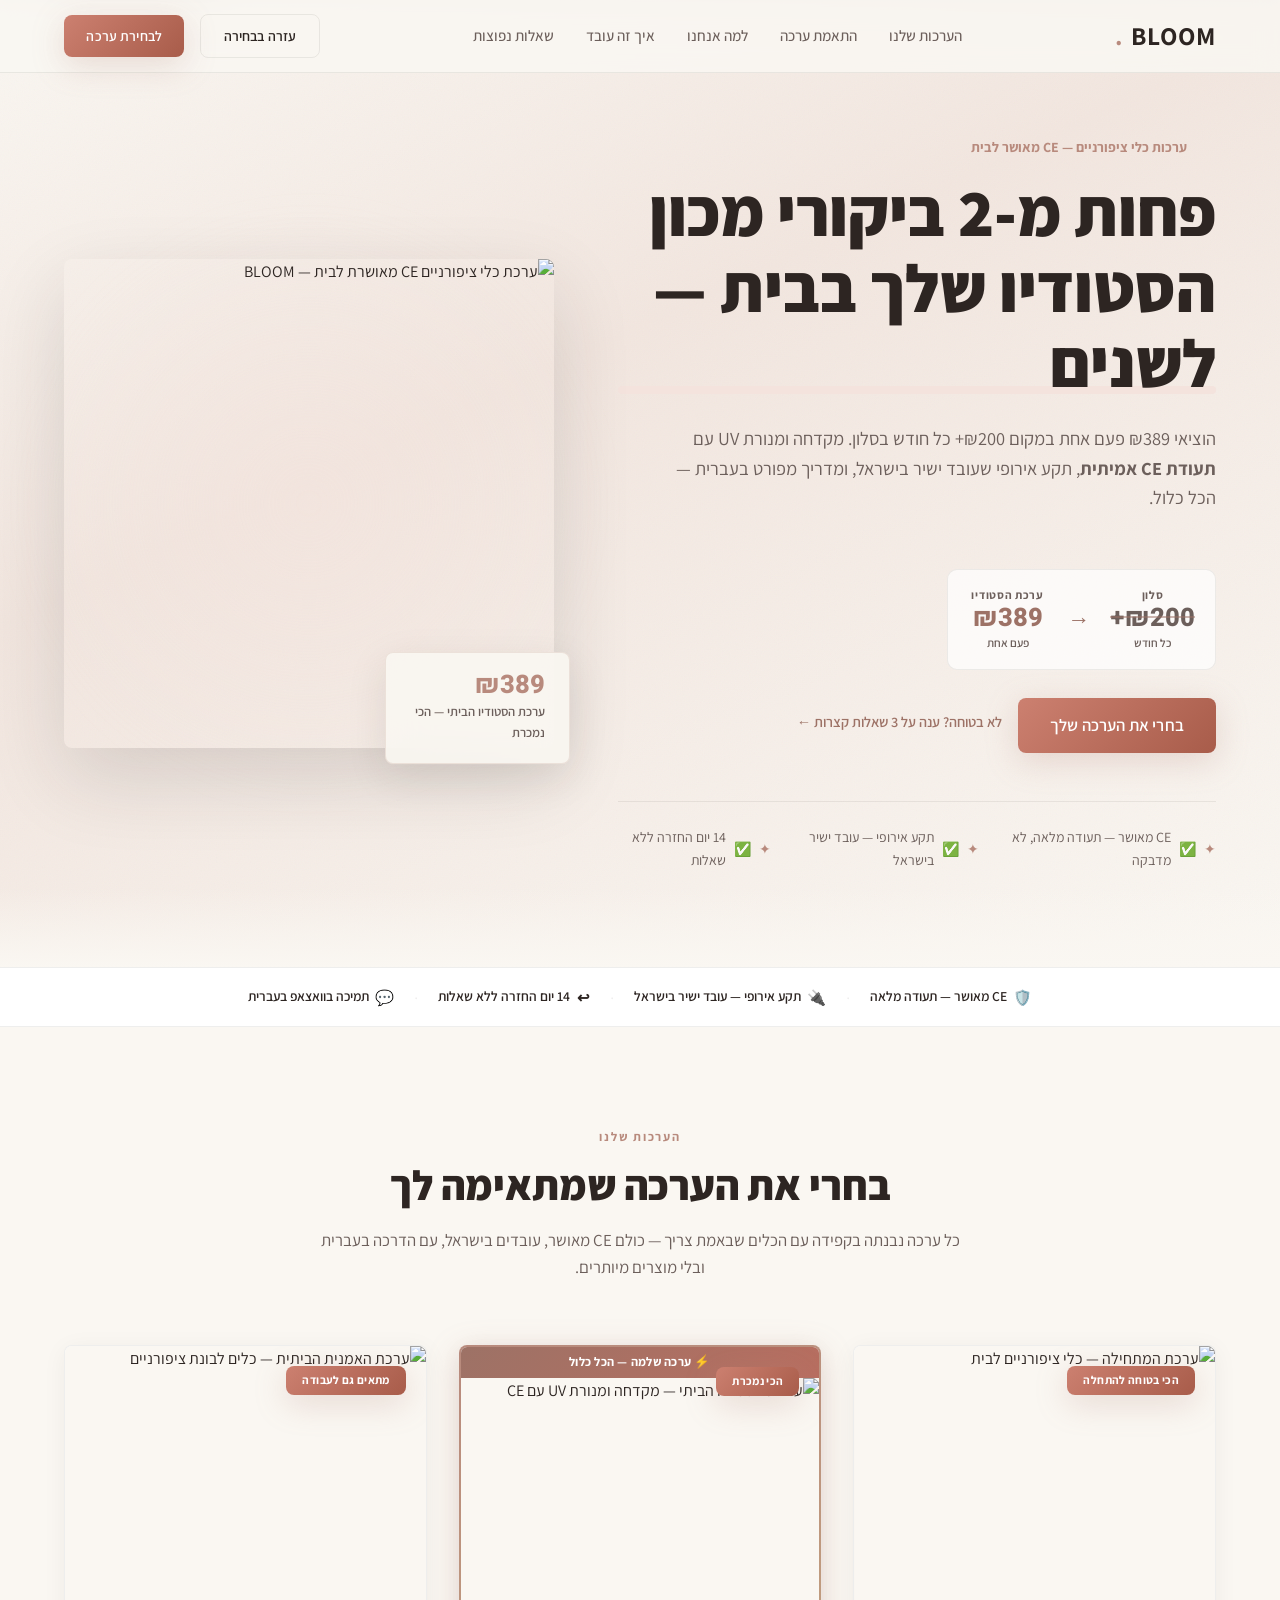
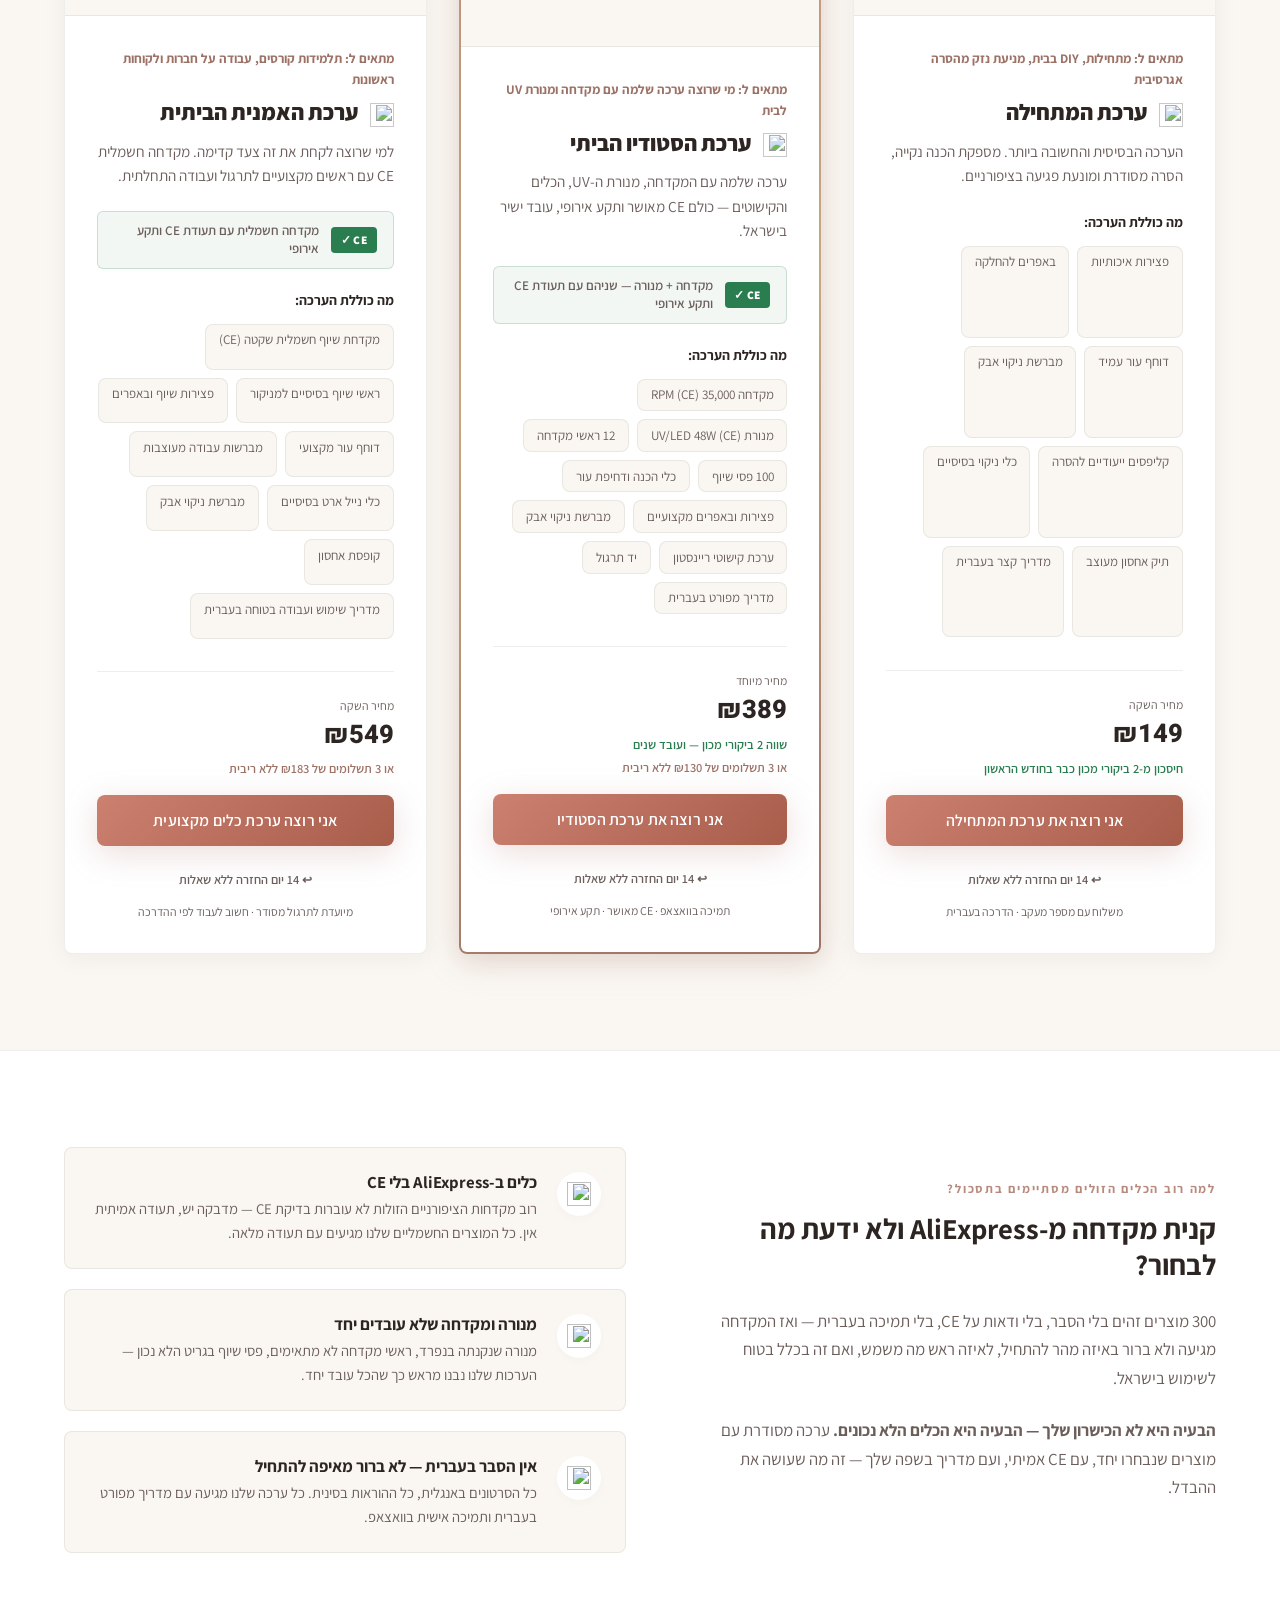
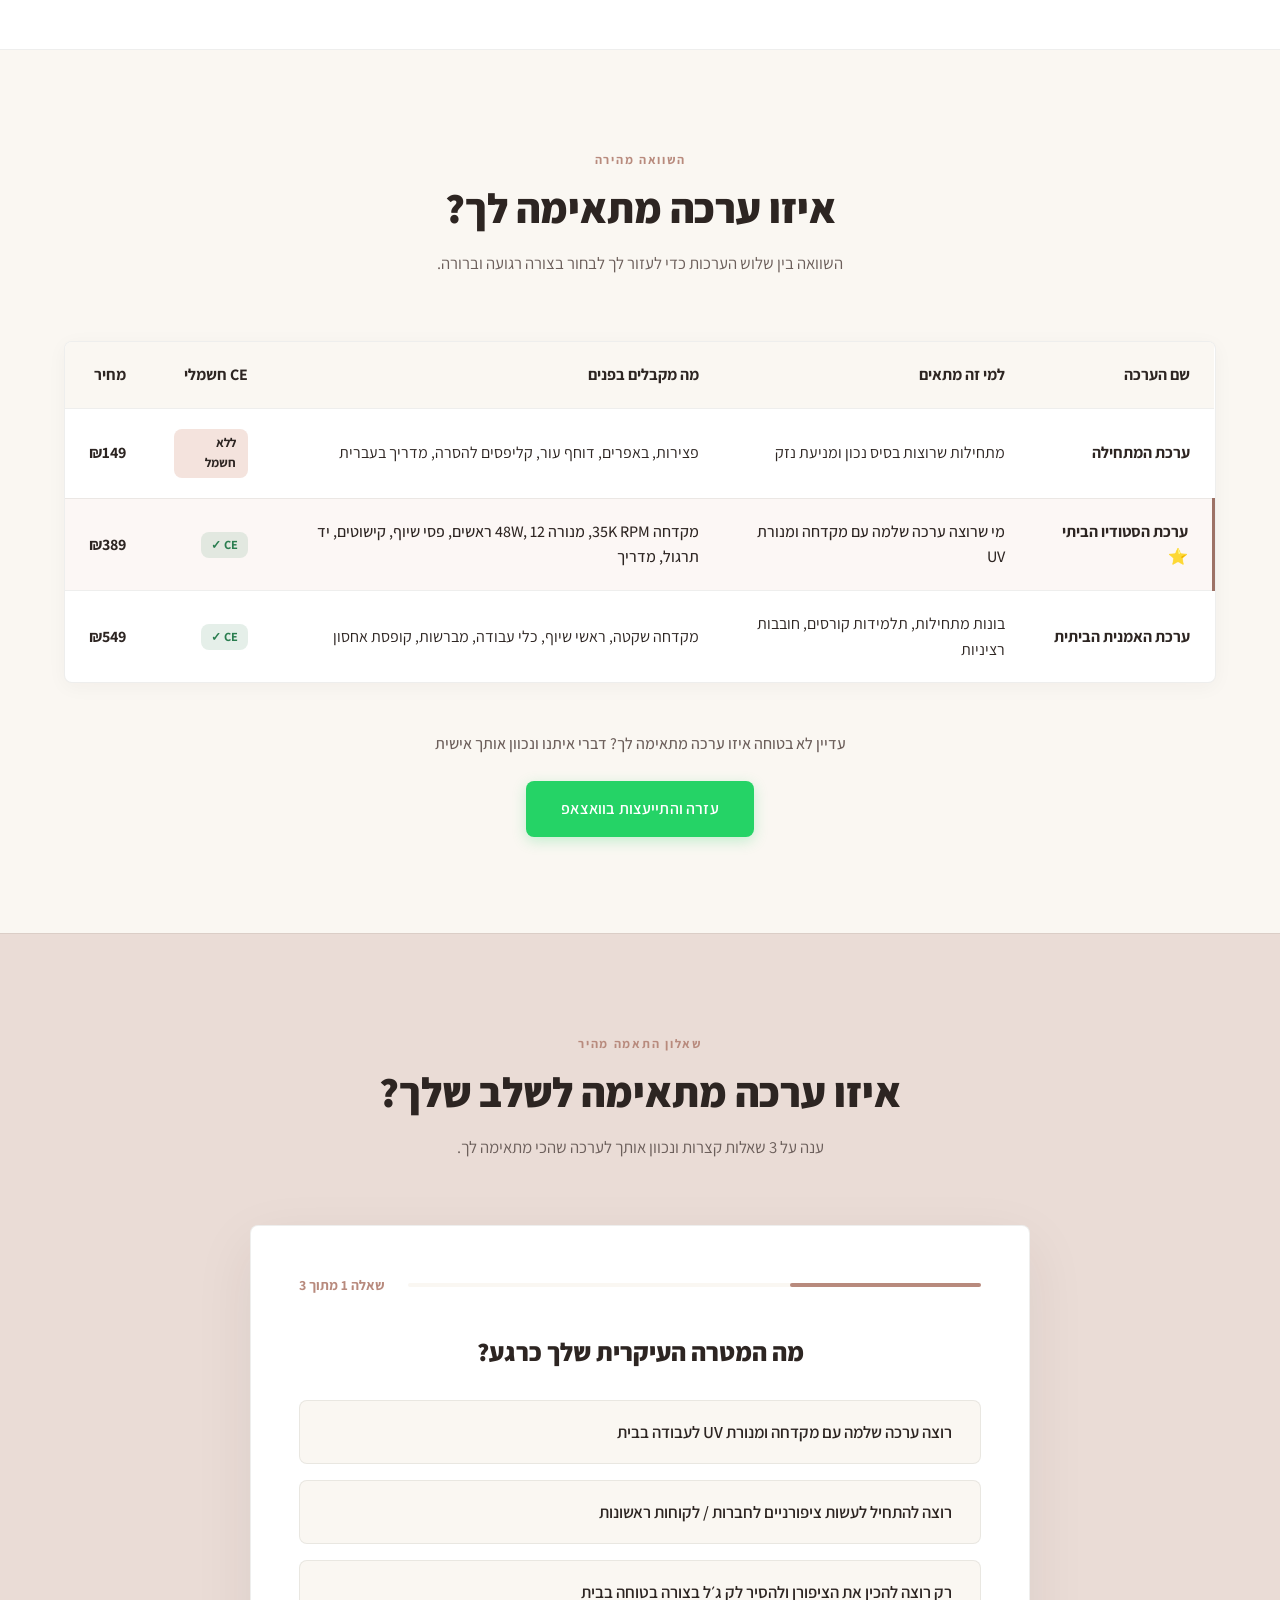
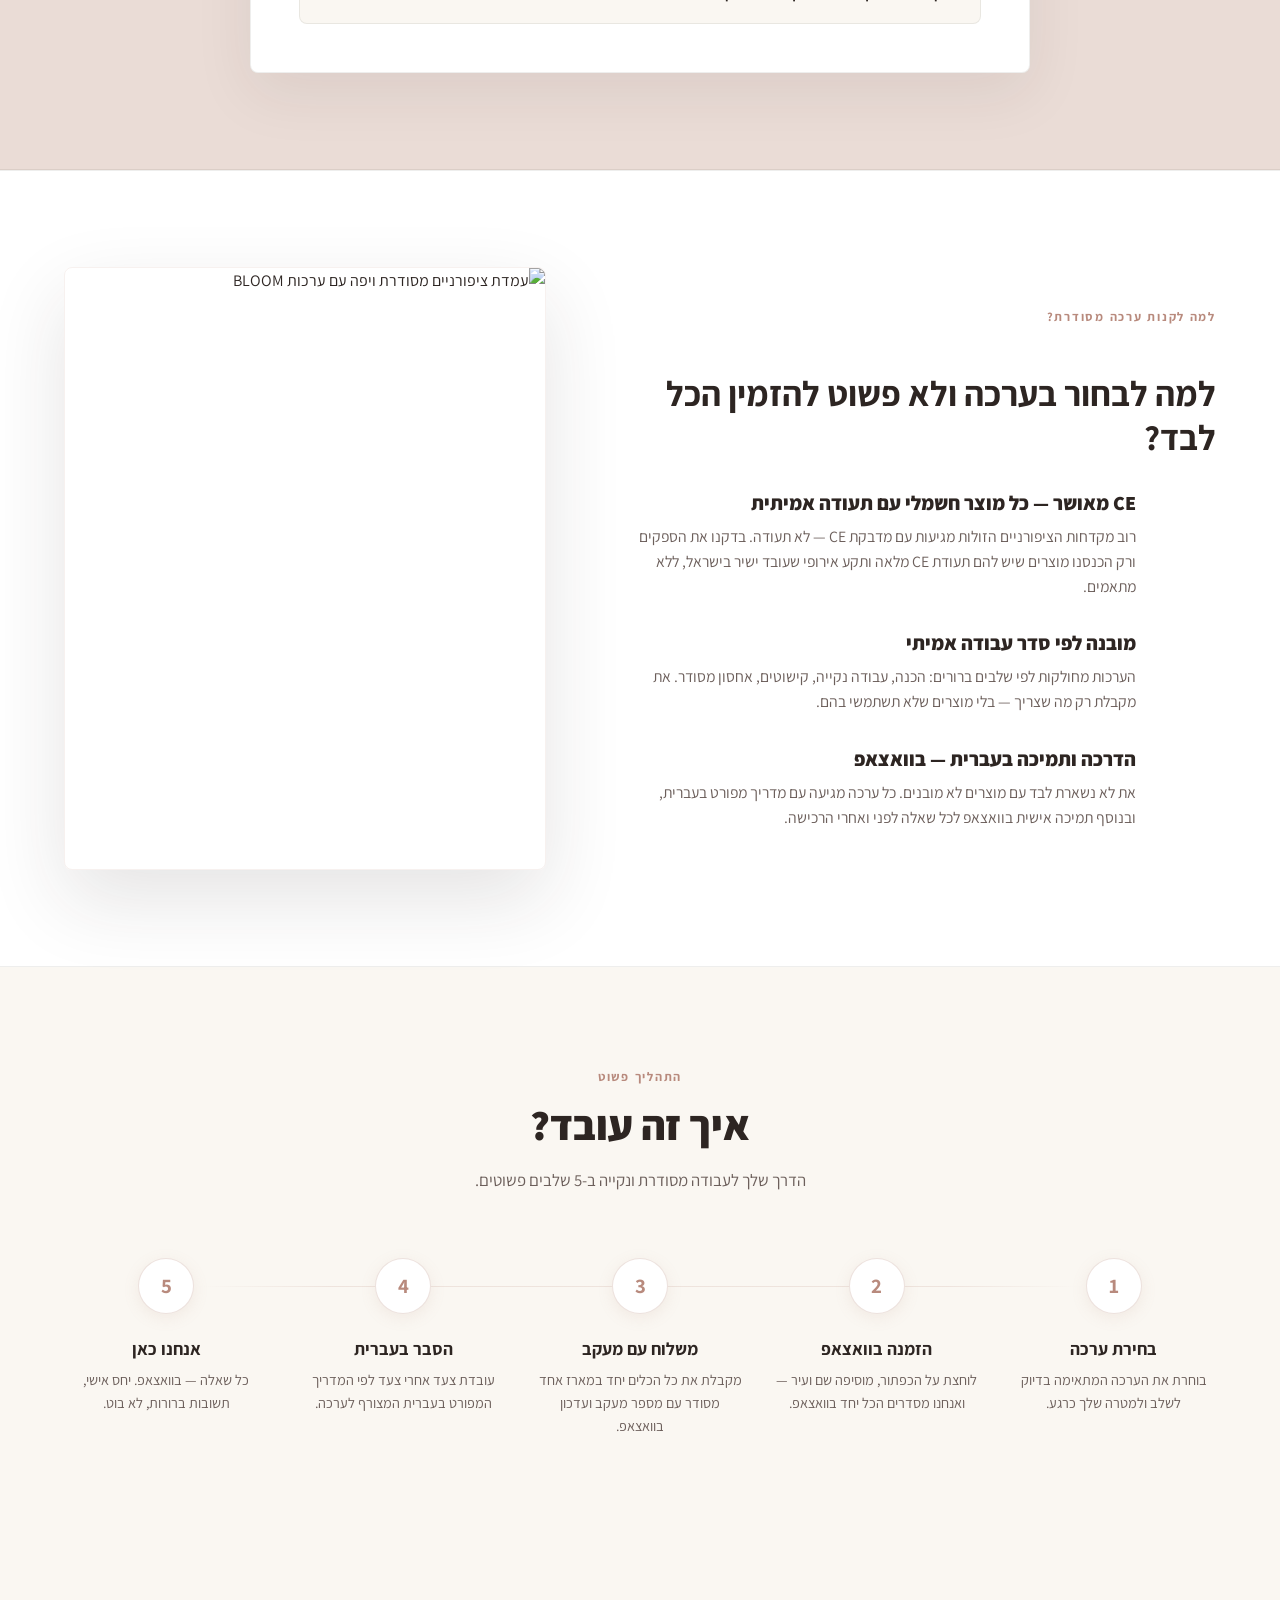
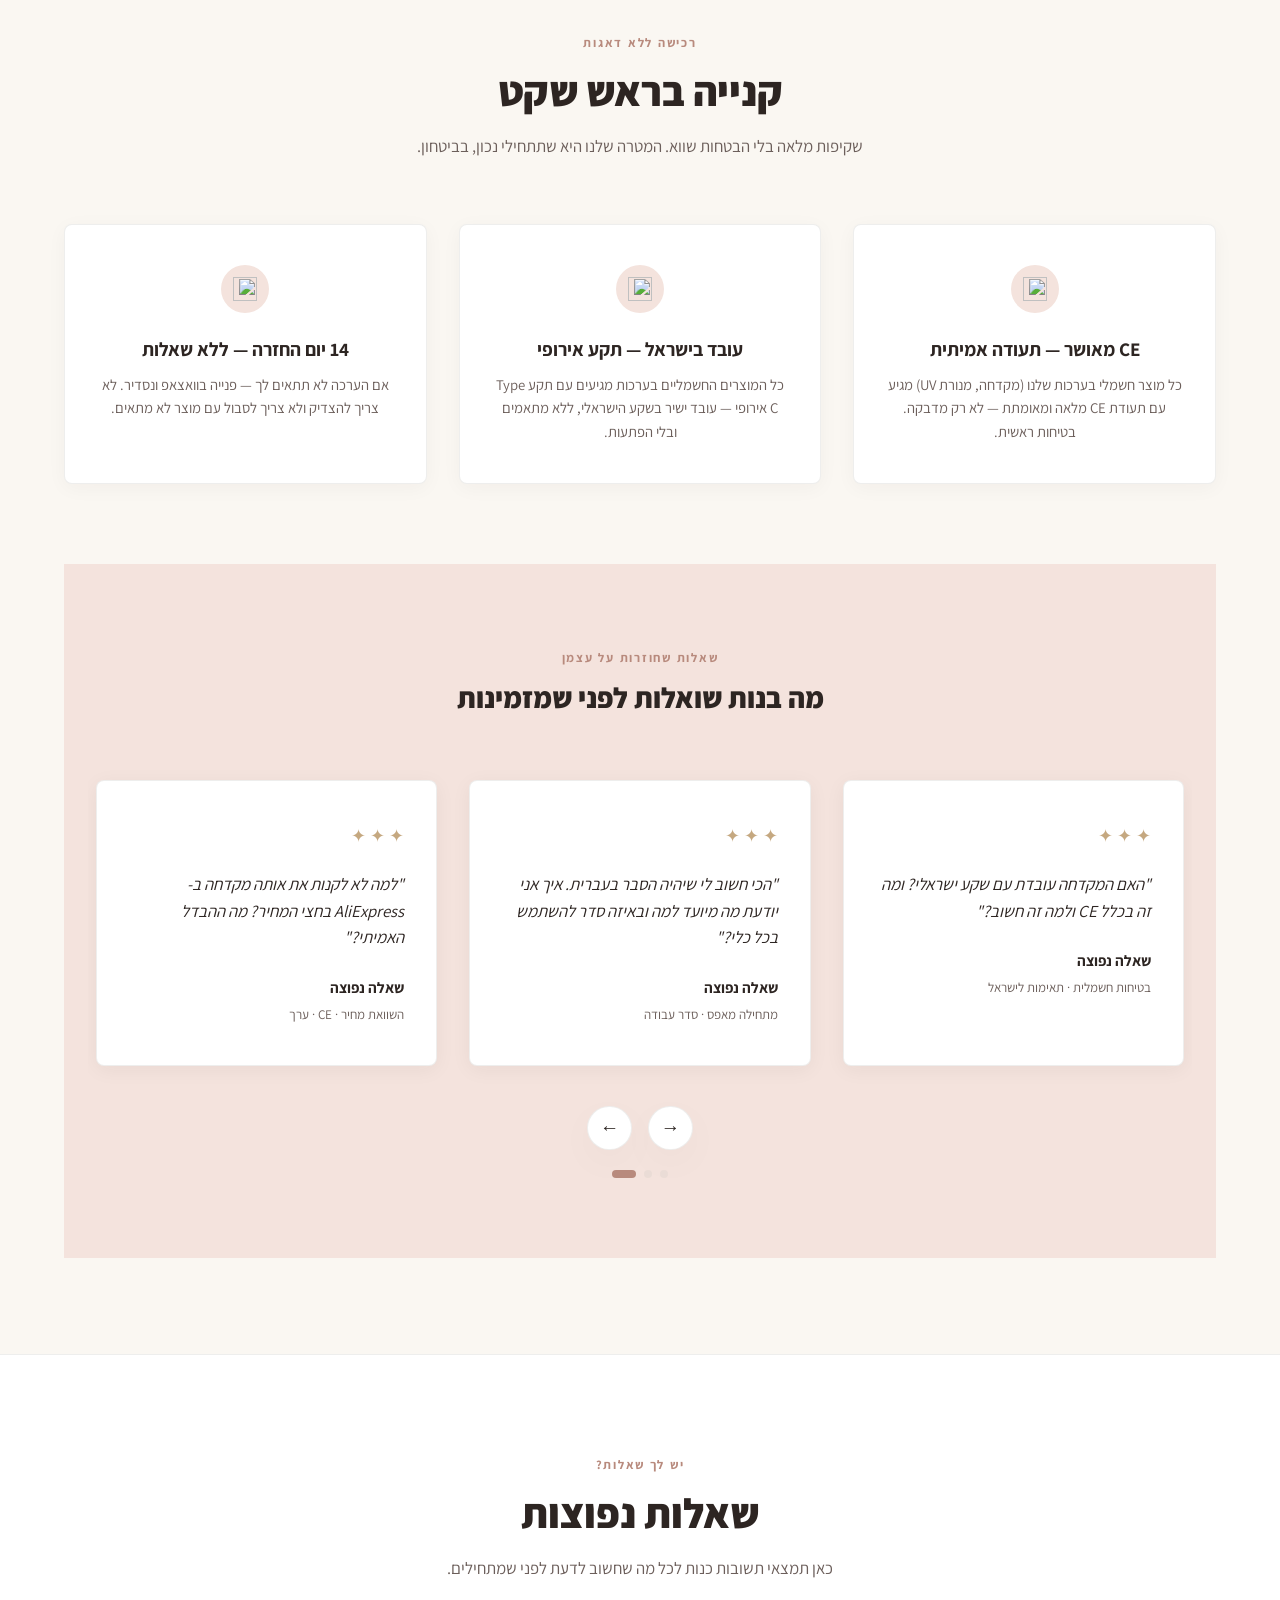
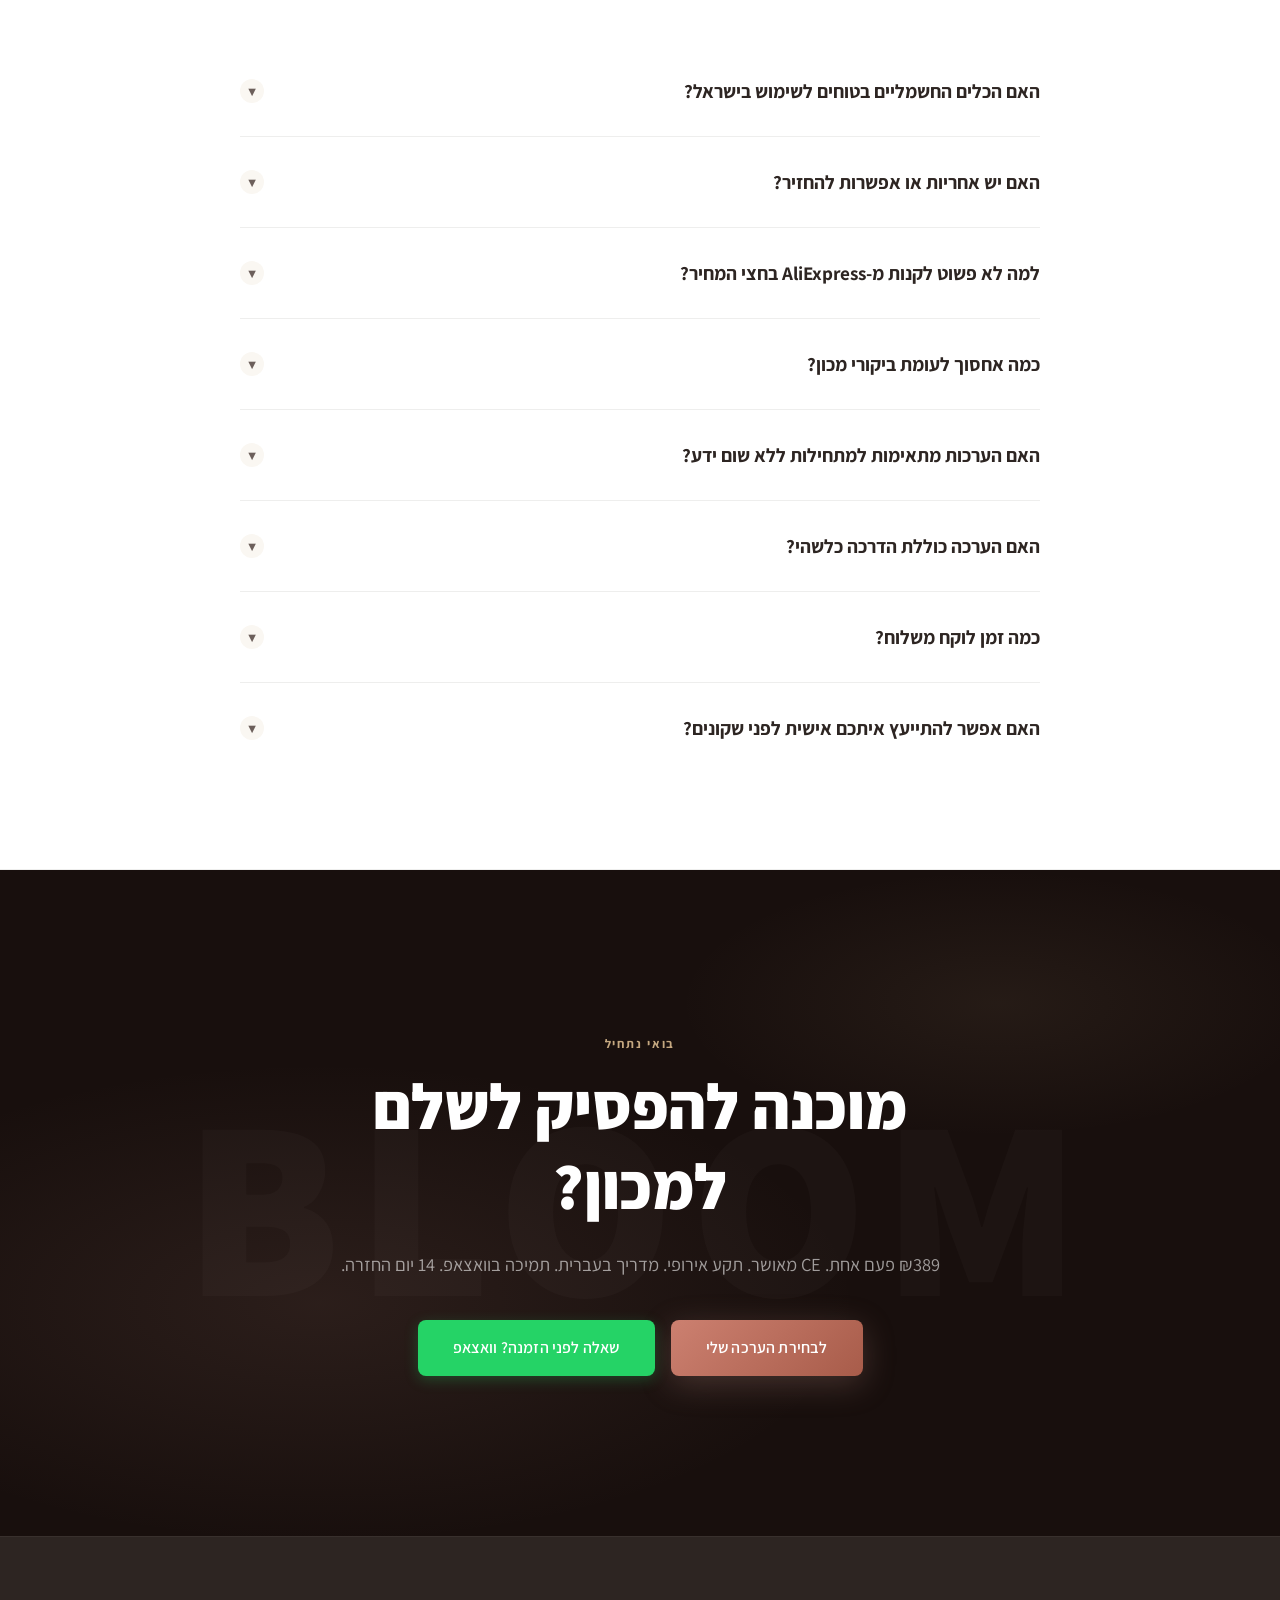
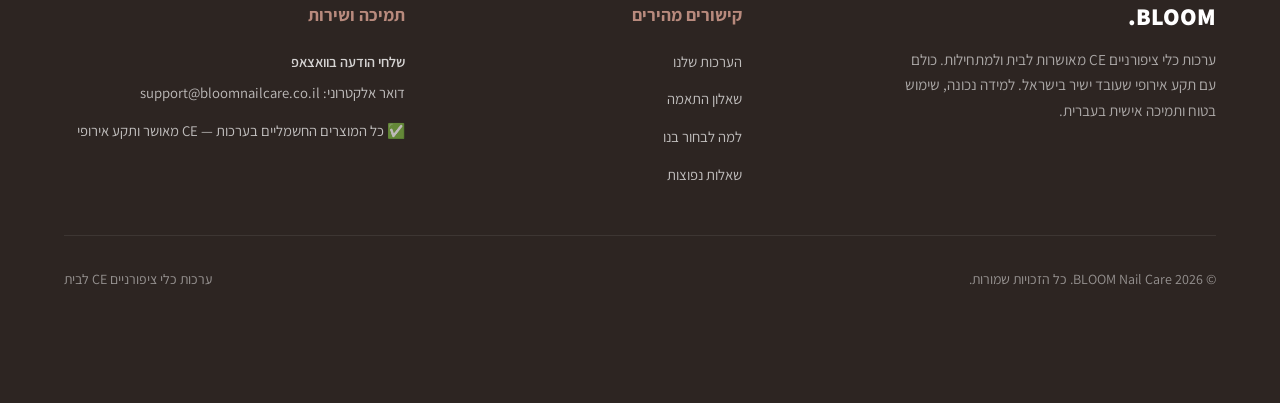
==== commit f53ca80b: "Landing page v2 — full skill-driven rewrite (5 skills applied) cro-auditor: single primary hero CTA," ====
--- a/nail-landing-page/index.html
+++ b/nail-landing-page/index.html
@@ -3,15 +3,143 @@
 <head>
   <meta charset="UTF-8">
   <meta name="viewport" content="width=device-width, initial-scale=1.0">
-  <title>BLOOM — ערכות כלי ציפורניים CE מאושר לבית ולמתחילות</title>
-  <meta name="description" content="ערכות כלי ציפורניים לבית ולמתחילות — מקדחה ומנורת UV עם תעודת CE אמיתית, תקע אירופי שעובד ישיר בישראל, הדרכה בעברית ותמיכה בוואצאפ. ₪149–₪549.">
+  <title>BLOOM — ערכת נייל CE מאושר | ₪389 הכל כלול | תקע אירופי לישראל</title>
+  <meta name="description" content="ערכת הסטודיו הביתי — מקדחה ומנורת UV עם תעודת CE אמיתית, תקע אירופי ישיר לישראל, הדרכה בעברית ותמיכה בוואצאפ. ₪389 הכל כלול. 14 יום החזרה ללא שאלות.">
+
+  <!-- Fonts: Assistant (Hebrew) + Heebo (Numbers/Prices) -->
+  <link rel="preconnect" href="https://fonts.googleapis.com">
+  <link rel="preconnect" href="https://fonts.gstatic.com" crossorigin>
+  <link href="https://fonts.googleapis.com/css2?family=Assistant:wght@400;600;700;800&family=Heebo:wght@700;800&display=swap" rel="stylesheet">
+
   <link rel="stylesheet" href="styles.css">
+
+  <!-- Schema: Organization -->
+  <script type="application/ld+json">
+  {
+    "@context": "https://schema.org",
+    "@type": "Organization",
+    "name": "BLOOM Nail Care",
+    "url": "https://bloomnailcare.co.il",
+    "description": "ערכות כלי ציפורניים CE מאושרות לבית, עם תקע אירופי לישראל, הדרכה בעברית ותמיכה בוואצאפ",
+    "contactPoint": {
+      "@type": "ContactPoint",
+      "contactType": "customer support",
+      "availableLanguage": "Hebrew"
+    }
+  }
+  </script>
+
+  <!-- Schema: Products -->
+  <script type="application/ld+json">
+  [
+    {
+      "@context": "https://schema.org",
+      "@type": "Product",
+      "name": "ערכת המתחילה — BLOOM",
+      "description": "ערכת כלי ציפורניים בסיסית למתחילות. פצירות, באפרים, דוחף עור, קליפסים להסרה ומדריך בעברית.",
+      "brand": { "@type": "Brand", "name": "BLOOM" },
+      "image": "https://bloomnailcare.co.il/assets/kit_prep_removal.png",
+      "offers": {
+        "@type": "Offer",
+        "price": "149",
+        "priceCurrency": "ILS",
+        "availability": "https://schema.org/InStock"
+      }
+    },
+    {
+      "@context": "https://schema.org",
+      "@type": "Product",
+      "name": "ערכת הסטודיו הביתי — BLOOM",
+      "description": "ערכה שלמה עם מקדחה 35,000 RPM CE מאושר, מנורת UV/LED 48W CE מאושר, 12 ראשי מקדחה, פסי שיוף, קישוטי ריינסטון, יד תרגול ומדריך בעברית.",
+      "brand": { "@type": "Brand", "name": "BLOOM" },
+      "image": "https://bloomnailcare.co.il/assets/kit_diy_gel.png",
+      "offers": {
+        "@type": "Offer",
+        "price": "389",
+        "priceCurrency": "ILS",
+        "availability": "https://schema.org/InStock"
+      }
+    },
+    {
+      "@context": "https://schema.org",
+      "@type": "Product",
+      "name": "ערכת האמנית הביתית — BLOOM",
+      "description": "ערכת כלים מתקדמת לבונת ציפורניים. מקדחה שקטה CE, ראשי שיוף מקצועיים, כלי עבודה, קופסת אחסון.",
+      "brand": { "@type": "Brand", "name": "BLOOM" },
+      "image": "https://bloomnailcare.co.il/assets/kit_beginner_drill.png",
+      "offers": {
+        "@type": "Offer",
+        "price": "549",
+        "priceCurrency": "ILS",
+        "availability": "https://schema.org/InStock"
+      }
+    }
+  ]
+  </script>
+
+  <!-- Schema: FAQ -->
+  <script type="application/ld+json">
+  {
+    "@context": "https://schema.org",
+    "@type": "FAQPage",
+    "mainEntity": [
+      {
+        "@type": "Question",
+        "name": "האם הכלים החשמליים בטוחים לשימוש בישראל?",
+        "acceptedAnswer": {
+          "@type": "Answer",
+          "text": "כן. כל מוצר חשמלי בערכות שלנו — מקדחת הציפורניים ומנורת ה-UV — מגיע עם תעודת CE מלאה ומאומתת, לא רק מדבקה. בנוסף, כל המוצרים החשמליים מגיעים עם תקע אירופי (Type C) שעובד ישיר בשקע הישראלי, ללא כל מתאם."
+        }
+      },
+      {
+        "@type": "Question",
+        "name": "האם יש אחריות או אפשרות החזרה?",
+        "acceptedAnswer": {
+          "@type": "Answer",
+          "text": "כן. 14 יום להחזרה ללא שאלות אם הערכה לא תתאים לך. פנייה בוואצאפ — ונסדיר את כל הפרטים."
+        }
+      },
+      {
+        "@type": "Question",
+        "name": "למה לא פשוט לקנות מ-AliExpress בחצי המחיר?",
+        "acceptedAnswer": {
+          "@type": "Answer",
+          "text": "ב-AliExpress יש מאות אפשרויות זהות — ב-90% מהן אין תעודת CE אמיתית, אין הסבר בעברית, ואין ודאות שהתקע יעבוד בישראל. אנחנו בחרנו ספקים, בדקנו תעודות, ותכננו ערכה שכל הכלים בה עובדים יחד. אם משהו לא תקין — אנחנו כאן בוואצאפ."
+        }
+      },
+      {
+        "@type": "Question",
+        "name": "כמה אחסוך לעומת ביקורי מכון?",
+        "acceptedAnswer": {
+          "@type": "Answer",
+          "text": "ביקור מניקור סלון עולה ₪150–250. פעמיים בחודש — זה ₪3,600–6,000 בשנה. ערכת הסטודיו הביתי עולה ₪389. אחרי 2–3 שימושים הכסף חוזר אליך."
+        }
+      },
+      {
+        "@type": "Question",
+        "name": "האם הערכות מתאימות למתחילות ללא שום ידע?",
+        "acceptedAnswer": {
+          "@type": "Answer",
+          "text": "כן, בהחלט. הערכות נבנו במיוחד עבור בנות שרוצות להתחיל בצורה נכונה ומסודרת, ללא ידע קודם. כל ערכה מלווה בהסברים ברורים בעברית ותמיכה אישית בוואצאפ."
+        }
+      },
+      {
+        "@type": "Question",
+        "name": "כמה זמן לוקח משלוח?",
+        "acceptedAnswer": {
+          "@type": "Answer",
+          "text": "זמן המשלוח המשוער הוא 10–21 ימי עסקים. כל הזמנה כוללת מספר מעקב שנשלח אליך בוואצאפ עם הוצאת החבילה לדרך."
+        }
+      }
+    ]
+  }
+  </script>
 </head>
 <body>
 
   <a href="#main-content" class="skip-link">דלג לתוכן הראשי</a>
 
-  <!-- NAVIGATION HEADER -->
+  <!-- NAVIGATION — minimal to keep focus on conversion -->
   <header>
     <div class="container nav-container">
       <a href="#" class="logo">BLOOM<span>.</span></a>
@@ -48,7 +176,7 @@
       <li><a href="#faq" class="drawer-link">שאלות נפוצות</a></li>
     </ul>
     <div class="drawer-cta">
-      <a href="#" class="btn btn-primary whatsapp-link" data-wa-type="help" target="_blank" rel="noopener noreferrer">עזרה בבחירה בוואצאפ</a>
+      <a href="#" class="btn btn-primary whatsapp-link" data-wa-type="help" target="_blank" rel="noopener noreferrer">עזרה והתייעצות בוואצאפ</a>
     </div>
   </div>
   <div class="drawer-overlay" id="drawer-overlay"></div>
@@ -64,23 +192,41 @@
       <div class="hero-content reveal">
         <div class="hero-tag">
           <img src="./assets/brand/sparkle.svg" class="icon-sparkle" alt="" aria-hidden="true">
-          כלי ציפורניים עם CE לבית
-        </div>
+          ערכות כלי ציפורניים — CE מאושר לבית
+        </div>
+
         <h1 class="hero-title">
-          כלי ציפורניים לבית — <span>CE מאושר, הכל כלול</span>
+          פחות מ-2 ביקורי מכון<br><span>הסטודיו שלך בבית — לשנים</span>
         </h1>
+
         <p class="hero-desc">
-          מוציאה ₪150–250 בחודש על סלון? הכנו לך ערכות כלים מסודרות עם מוצרים חשמליים שיש להם תעודת CE אמיתית — עובדים ישיר בישראל עם תקע אירופי, עם הדרכה מפורטת בעברית ותמיכה אישית בוואצאפ.
+          הוציאי ₪389 פעם אחת במקום ₪200+ כל חודש בסלון. מקדחה ומנורת UV עם <strong>תעודת CE אמיתית</strong>, תקע אירופי שעובד ישיר בישראל, ומדריך מפורט בעברית — הכל כלול.
         </p>
-        <div class="hero-subline">3 ערכות כלים. CE מאושר. תקע אירופי. מדריך בעברית.</div>
+
+        <!-- Price comparison visual -->
+        <div class="hero-price-compare" aria-label="השוואת עלות: סלון מול ערכה ביתית">
+          <div class="price-compare-item price-compare-before">
+            <span class="pci-label">סלון</span>
+            <span class="pci-amount">₪200+</span>
+            <span class="pci-period">כל חודש</span>
+          </div>
+          <div class="price-compare-arrow" aria-hidden="true">→</div>
+          <div class="price-compare-item price-compare-after">
+            <span class="pci-label">ערכת הסטודיו</span>
+            <span class="pci-amount">₪389</span>
+            <span class="pci-period">פעם אחת</span>
+          </div>
+        </div>
+
         <div class="hero-actions">
-          <a href="#kits" class="btn btn-primary">לבחירת הערכה שמתאימה לי</a>
-          <a href="#quiz" class="btn btn-secondary">אני צריכה עזרה לבחור</a>
-        </div>
+          <a href="#kits" class="btn btn-primary btn-hero">בחרי את הערכה שלך</a>
+          <a href="#quiz" class="hero-secondary-link">לא בטוחה? ענה על 3 שאלות קצרות ←</a>
+        </div>
+
         <div class="trust-row">
           <div class="trust-item">
             <span class="trust-check" aria-hidden="true">✅</span>
-            <span>CE מאושר — לא רק מדבקה</span>
+            <span>CE מאושר — תעודה מלאה, לא מדבקה</span>
           </div>
           <div class="trust-item">
             <span class="trust-check" aria-hidden="true">✅</span>
@@ -88,10 +234,11 @@
           </div>
           <div class="trust-item">
             <span class="trust-check" aria-hidden="true">✅</span>
-            <span>תמיכה בוואצאפ בעברית</span>
-          </div>
-        </div>
-      </div>
+            <span>14 יום החזרה ללא שאלות</span>
+          </div>
+        </div>
+      </div>
+
       <div class="hero-visual reveal reveal-delay-2">
         <div class="hero-deco-blob" aria-hidden="true"></div>
         <div class="hero-image-wrapper">
@@ -99,56 +246,38 @@
         </div>
         <div class="hero-badge">
           <div class="hero-badge-num">₪389</div>
-          <div class="hero-badge-txt">פחות מ-2 ביקורי מכון — ועובד שנים</div>
+          <div class="hero-badge-txt">ערכת הסטודיו הביתי — הכי נמכרת</div>
         </div>
       </div>
     </div>
   </section>
 
-  <!-- PROBLEM SECTION -->
-  <section class="problem">
-    <div class="container problem-grid">
-      <div class="problem-text reveal">
-        <div class="section-tag">למה רוב הכלים הזולים מסתיימים בתסכול?</div>
-        <h3>קנית מקדחה מ-AliExpress ולא ידעת מה לבחור?</h3>
-        <p>
-          300 מוצרים זהים בלי הסבר, בלי ודאות על CE, בלי תמיכה בעברית — ואז המקדחה מגיעה ולא ברור באיזה מהר להתחיל, לאיזה ראש מה משמש, ואם זה בכלל בטוח לשימוש בישראל.
-        </p>
-        <p>
-          <strong>הבעיה היא לא הכישרון שלך — הבעיה היא הכלים הלא נכונים.</strong> ערכה מסודרת עם מוצרים שנבחרו יחד, עם CE אמיתי, ועם מדריך בשפה שלך — זה מה שעושה את ההבדל.
-        </p>
-      </div>
-      <div class="problem-cards reveal reveal-delay-2">
-        <div class="problem-card">
-          <div class="problem-card-icon" aria-hidden="true">
-            <img src="./assets/brand/icon-file.svg" alt="" class="problem-svg-icon">
-          </div>
-          <div class="problem-card-content">
-            <h4>כלים ב-AliExpress בלי CE</h4>
-            <p>רוב מקדחות הציפורניים הזולות לא עוברות בדיקת CE — מדבקה יש, תעודה אמיתית אין. כל המוצרים החשמליים שלנו מגיעים עם תעודה מלאה.</p>
-          </div>
-        </div>
-        <div class="problem-card">
-          <div class="problem-card-icon" aria-hidden="true">
-            <img src="./assets/brand/icon-lamp.svg" alt="" class="problem-svg-icon">
-          </div>
-          <div class="problem-card-content">
-            <h4>מנורה ומקדחה שלא עובדים יחד</h4>
-            <p>מנורה שנקנתה בנפרד, ראשי מקדחה לא מתאימים, פסי שיוף בגריט הלא נכון — הערכות שלנו נבנו מראש כך שהכל עובד יחד.</p>
-          </div>
-        </div>
-        <div class="problem-card">
-          <div class="problem-card-icon" aria-hidden="true">
-            <img src="./assets/brand/icon-support.svg" alt="" class="problem-svg-icon">
-          </div>
-          <div class="problem-card-content">
-            <h4>אין הסבר בעברית — לא ברור מאיפה להתחיל</h4>
-            <p>כל הסרטונים באנגלית, כל ההוראות בסינית. כל ערכה שלנו מגיעה עם מדריך מפורט בעברית ותמיכה אישית בוואצאפ.</p>
-          </div>
-        </div>
-      </div>
-    </div>
-  </section>
+  <!-- PROOF BAR — trust signals above the fold line -->
+  <div class="proof-bar">
+    <div class="container">
+      <div class="proof-bar-items">
+        <div class="proof-bar-item">
+          <span class="proof-bar-icon" aria-hidden="true">🛡️</span>
+          <span>CE מאושר — תעודה מלאה</span>
+        </div>
+        <span class="proof-bar-sep" aria-hidden="true">·</span>
+        <div class="proof-bar-item">
+          <span class="proof-bar-icon" aria-hidden="true">🔌</span>
+          <span>תקע אירופי — עובד ישיר בישראל</span>
+        </div>
+        <span class="proof-bar-sep" aria-hidden="true">·</span>
+        <div class="proof-bar-item">
+          <span class="proof-bar-icon" aria-hidden="true">↩</span>
+          <span>14 יום החזרה ללא שאלות</span>
+        </div>
+        <span class="proof-bar-sep" aria-hidden="true">·</span>
+        <div class="proof-bar-item">
+          <span class="proof-bar-icon" aria-hidden="true">💬</span>
+          <span>תמיכה בוואצאפ בעברית</span>
+        </div>
+      </div>
+    </div>
+  </div>
 
   <!-- KITS SECTION -->
   <section id="kits">
@@ -160,17 +289,18 @@
       </div>
 
       <div class="kits-grid">
+
         <!-- KIT 1 -->
         <div class="kit-card reveal" id="kit-prep-removal">
           <div class="kit-badge">הכי בטוחה להתחלה</div>
           <div class="kit-image">
-            <img src="./assets/kit_prep_removal.png" alt="ערכת הכנה והסרה — כלי ציפורניים לבית" loading="lazy">
+            <img src="./assets/kit_prep_removal.png" alt="ערכת המתחילה — כלי ציפורניים לבית" loading="lazy">
           </div>
           <div class="kit-info">
             <div class="kit-target">מתאים ל: מתחילות, DIY בבית, מניעת נזק מהסרה אגרסיבית</div>
             <h3 class="kit-name">
               <img src="./assets/brand/icon-file.svg" class="kit-title-icon" alt="" aria-hidden="true">
-              ערכת הכנה והסרה ללק ג׳ל בבית
+              ערכת המתחילה
             </h3>
             <p class="kit-desc">הערכה הבסיסית והחשובה ביותר. מספקת הכנה נקייה, הסרה מסודרת ומונעת פגיעה בציפורניים.</p>
 
@@ -182,7 +312,7 @@
               <li class="kit-include-item">מברשת ניקוי אבק</li>
               <li class="kit-include-item">קליפסים ייעודיים להסרה</li>
               <li class="kit-include-item">כלי ניקוי בסיסיים</li>
-              <li class="kit-include-item">תיק/קופסת אחסון מעוצבת</li>
+              <li class="kit-include-item">תיק אחסון מעוצב</li>
               <li class="kit-include-item">מדריך קצר בעברית</li>
             </ul>
 
@@ -192,15 +322,17 @@
                 <span class="kit-price">₪149</span>
                 <span class="kit-savings-note">חיסכון מ-2 ביקורי מכון כבר בחודש הראשון</span>
               </div>
-              <button class="btn btn-primary order-btn" type="button" data-kit-id="kit-prep-removal">אני רוצה את ערכת ההכנה</button>
+              <button class="btn btn-primary order-btn" type="button" data-kit-id="kit-prep-removal">אני רוצה את ערכת המתחילה</button>
+              <span class="guarantee-note">↩ 14 יום החזרה ללא שאלות</span>
             </div>
             <span class="kit-reassurance">משלוח עם מספר מעקב · הדרכה בעברית</span>
           </div>
         </div>
 
-        <!-- KIT 2 -->
+        <!-- KIT 2 — HERO PRODUCT -->
         <div class="kit-card featured reveal reveal-delay-1" id="kit-diy-gel">
           <div class="kit-badge">הכי נמכרת</div>
+          <div class="kit-urgency">⚡ ערכה שלמה — הכל כלול</div>
           <div class="kit-image">
             <img src="./assets/kit_diy_gel.png" alt="ערכת הסטודיו הביתי — מקדחה ומנורת UV עם CE" loading="lazy">
           </div>
@@ -239,6 +371,7 @@
                 <span class="kit-installments">או 3 תשלומים של ₪130 ללא ריבית</span>
               </div>
               <button class="btn btn-primary order-btn" type="button" data-kit-id="kit-diy-gel">אני רוצה את ערכת הסטודיו</button>
+              <span class="guarantee-note">↩ 14 יום החזרה ללא שאלות</span>
             </div>
             <span class="kit-reassurance">תמיכה בוואצאפ · CE מאושר · תקע אירופי</span>
           </div>
@@ -248,13 +381,13 @@
         <div class="kit-card reveal reveal-delay-2" id="kit-beginner-tech">
           <div class="kit-badge upcoming">מתאים גם לעבודה</div>
           <div class="kit-image">
-            <img src="./assets/kit_beginner_drill.png" alt="ערכת כלים לבונת ציפורניים מתחילה" loading="lazy">
+            <img src="./assets/kit_beginner_drill.png" alt="ערכת האמנית הביתית — כלים לבונת ציפורניים" loading="lazy">
           </div>
           <div class="kit-info">
             <div class="kit-target">מתאים ל: תלמידות קורסים, עבודה על חברות ולקוחות ראשונות</div>
             <h3 class="kit-name">
               <img src="./assets/brand/icon-lamp.svg" class="kit-title-icon" alt="" aria-hidden="true">
-              ערכת כלים לבונת ציפורניים מתחילה
+              ערכת האמנית הביתית
             </h3>
             <p class="kit-desc">למי שרוצה לקחת את זה צעד קדימה. מקדחה חשמלית CE עם ראשים מקצועיים לתרגול ועבודה התחלתית.</p>
 
@@ -265,14 +398,14 @@
 
             <div class="kit-includes-title">מה כוללת הערכה:</div>
             <ul class="kit-includes-list">
-              <li class="kit-include-item">מקדחת שיוף חשמלית (CE)</li>
+              <li class="kit-include-item">מקדחת שיוף חשמלית שקטה (CE)</li>
               <li class="kit-include-item">ראשי שיוף בסיסיים למניקור</li>
               <li class="kit-include-item">פצירות שיוף ובאפרים</li>
               <li class="kit-include-item">דוחף עור מקצועי</li>
               <li class="kit-include-item">מברשות עבודה מעוצבות</li>
               <li class="kit-include-item">כלי נייל ארט בסיסיים</li>
               <li class="kit-include-item">מברשת ניקוי אבק</li>
-              <li class="kit-include-item">קופסת אחסון מהודרת</li>
+              <li class="kit-include-item">קופסת אחסון</li>
               <li class="kit-include-item">מדריך שימוש ועבודה בטוחה בעברית</li>
             </ul>
 
@@ -283,81 +416,55 @@
                 <span class="kit-installments">או 3 תשלומים של ₪183 ללא ריבית</span>
               </div>
               <button class="btn btn-primary order-btn" type="button" data-kit-id="kit-beginner-tech">אני רוצה ערכת כלים מקצועית</button>
+              <span class="guarantee-note">↩ 14 יום החזרה ללא שאלות</span>
             </div>
             <span class="kit-reassurance">מיועדת לתרגול מסודר · חשוב לעבוד לפי ההדרכה</span>
           </div>
         </div>
+
       </div>
     </div>
   </section>
 
-  <!-- INTERACTIVE QUIZ SECTION -->
-  <section class="quiz-section" id="quiz">
-    <div class="container">
-      <div class="section-header reveal">
-        <div class="section-tag">שאלון התאמה מהיר</div>
-        <h2 class="section-title">איזו ערכה מתאימה לשלב שלך?</h2>
-        <p class="section-desc">עני על 3 שאלות קצרות ונכוון אותך לערכה שהכי מתאימה לשלב שלך, כדי שלא תקני מוצרים מיותרים.</p>
-      </div>
-
-      <div class="quiz-container reveal">
-        <div class="quiz-progress">
-          <div class="progress-bar">
-            <div class="progress-fill"></div>
-          </div>
-          <div class="progress-step">שאלה <span>1</span> מתוך 3</div>
-        </div>
-
-        <!-- STEP 1 -->
-        <div class="quiz-step active" id="quiz-step-1">
-          <h3 class="quiz-question">מה המטרה העיקרית שלך כרגע?</h3>
-          <div class="quiz-options">
-            <button class="quiz-option" type="button" data-step="goal" data-value="diy-gel">רוצה ערכה שלמה עם מקדחה ומנורת UV לעבודה בבית</button>
-            <button class="quiz-option" type="button" data-step="goal" data-value="nail-tech">רוצה להתחיל לעשות ציפורניים לחברות / לקוחות ראשונות</button>
-            <button class="quiz-option" type="button" data-step="goal" data-value="prep-only">רק רוצה להכין את הציפורן ולהסיר לק ג'ל בצורה בטוחה בבית</button>
-          </div>
-        </div>
-
-        <!-- STEP 2 -->
-        <div class="quiz-step" id="quiz-step-2">
-          <h3 class="quiz-question">מה רמת הניסיון שלך כרגע בתחום?</h3>
-          <div class="quiz-options">
-            <button class="quiz-option" type="button" data-step="experience" data-value="none">אפס ניסיון מוחלט (מעולם לא ניסיתי לעשות לעצמי)</button>
-            <button class="quiz-option" type="button" data-step="experience" data-value="some">עשיתי כמה פעמים לעצמי אבל התוצאה לא מחזיקה מעמד</button>
-            <button class="quiz-option" type="button" data-step="experience" data-value="course">למדתי קורס בסיסי או מתאמנת בצורה רצינית באופן קבוע</button>
-          </div>
-        </div>
-
-        <!-- STEP 3 -->
-        <div class="quiz-step" id="quiz-step-3">
-          <h3 class="quiz-question">איזה ציוד ציפורניים כבר יש לך כיום?</h3>
-          <div class="quiz-options">
-            <button class="quiz-option" type="button" data-step="equipment" data-value="nothing">אין לי כלום, מתחילה מאפס גמור</button>
-            <button class="quiz-option" type="button" data-step="equipment" data-value="has-lamp">יש לי רק מנורת UV/LED פשוטה ומחפשת כלי הכנה והסרה</button>
-            <button class="quiz-option" type="button" data-step="equipment" data-value="drill-upgrade">יש לי מנורה ומחפשת לשדרג למכונת שיוף וכלים מקצועיים</button>
-          </div>
-        </div>
-
-        <!-- RESULT -->
-        <div class="quiz-result" id="quiz-result">
-          <div class="result-icon" aria-hidden="true">
-            <img src="./assets/brand/sparkle.svg" class="result-sparkle-icon" alt="">
-          </div>
-          <h3 class="result-title">הערכה המומלצת עבורך:</h3>
-          <p class="result-desc" id="result-kit-desc">מבוסס על התשובות שלך, מצאנו את הערכה שתעשה לך הכי הרבה סדר ותעזור לך להתחיל נכון.</p>
-
-          <div class="result-card">
-            <img id="result-kit-image" src="./assets/kit_prep_removal.png" alt="ערכה מומלצת">
-            <div class="result-card-info">
-              <h4 id="result-kit-title">ערכת הכנה והסרה ללק ג׳ל בבית</h4>
-              <p>הערכה הבסיסית שתתן לך סדר ותמנע טעויות בשלב החשוב ביותר.</p>
-            </div>
-          </div>
-
-          <div class="result-actions">
-            <a href="#" id="result-scroll-link" class="btn btn-secondary">צפי בפרטי הערכה</a>
-            <button id="result-order-btn" class="btn btn-primary order-btn" type="button" data-kit-id="">להזמנת הערכה שלך</button>
-            <button id="reset-quiz" class="btn btn-secondary" type="button">מענה מחדש</button>
+  <!-- PROBLEM SECTION -->
+  <section class="problem">
+    <div class="container problem-grid">
+      <div class="problem-text reveal">
+        <div class="section-tag">למה רוב הכלים הזולים מסתיימים בתסכול?</div>
+        <h3>קנית מקדחה מ-AliExpress ולא ידעת מה לבחור?</h3>
+        <p>
+          300 מוצרים זהים בלי הסבר, בלי ודאות על CE, בלי תמיכה בעברית — ואז המקדחה מגיעה ולא ברור באיזה מהר להתחיל, לאיזה ראש מה משמש, ואם זה בכלל בטוח לשימוש בישראל.
+        </p>
+        <p>
+          <strong>הבעיה היא לא הכישרון שלך — הבעיה היא הכלים הלא נכונים.</strong> ערכה מסודרת עם מוצרים שנבחרו יחד, עם CE אמיתי, ועם מדריך בשפה שלך — זה מה שעושה את ההבדל.
+        </p>
+      </div>
+      <div class="problem-cards reveal reveal-delay-2">
+        <div class="problem-card">
+          <div class="problem-card-icon" aria-hidden="true">
+            <img src="./assets/brand/icon-file.svg" alt="" class="problem-svg-icon">
+          </div>
+          <div class="problem-card-content">
+            <h4>כלים ב-AliExpress בלי CE</h4>
+            <p>רוב מקדחות הציפורניים הזולות לא עוברות בדיקת CE — מדבקה יש, תעודה אמיתית אין. כל המוצרים החשמליים שלנו מגיעים עם תעודה מלאה.</p>
+          </div>
+        </div>
+        <div class="problem-card">
+          <div class="problem-card-icon" aria-hidden="true">
+            <img src="./assets/brand/icon-lamp.svg" alt="" class="problem-svg-icon">
+          </div>
+          <div class="problem-card-content">
+            <h4>מנורה ומקדחה שלא עובדים יחד</h4>
+            <p>מנורה שנקנתה בנפרד, ראשי מקדחה לא מתאימים, פסי שיוף בגריט הלא נכון — הערכות שלנו נבנו מראש כך שהכל עובד יחד.</p>
+          </div>
+        </div>
+        <div class="problem-card">
+          <div class="problem-card-icon" aria-hidden="true">
+            <img src="./assets/brand/icon-support.svg" alt="" class="problem-svg-icon">
+          </div>
+          <div class="problem-card-content">
+            <h4>אין הסבר בעברית — לא ברור מאיפה להתחיל</h4>
+            <p>כל הסרטונים באנגלית, כל ההוראות בסינית. כל ערכה שלנו מגיעה עם מדריך מפורט בעברית ותמיכה אישית בוואצאפ.</p>
           </div>
         </div>
       </div>
@@ -370,12 +477,12 @@
       <div class="section-header reveal">
         <div class="section-tag">השוואה מהירה</div>
         <h2 class="section-title">איזו ערכה מתאימה לך?</h2>
-        <p class="section-desc">השוואה בין שלוש הערכות כדי לעזור לך להבין את ההבדלים ולבחור בצורה רגועה וברורה.</p>
+        <p class="section-desc">השוואה בין שלוש הערכות כדי לעזור לך לבחור בצורה רגועה וברורה.</p>
       </div>
 
       <div class="table-wrapper reveal">
         <table>
-          <caption class="sr-only">השוואה בין שלוש ערכות כלי הציפורניים: הכנה והסרה, ערכת הסטודיו הביתי, כלים לבונת ציפורניים</caption>
+          <caption class="sr-only">השוואה בין שלוש ערכות כלי הציפורניים: ערכת המתחילה, ערכת הסטודיו הביתי, ערכת האמנית הביתית</caption>
           <thead>
             <tr>
               <th>שם הערכה</th>
@@ -387,7 +494,7 @@
           </thead>
           <tbody>
             <tr>
-              <td><strong>ערכת הכנה והסרה</strong></td>
+              <td><strong>ערכת המתחילה</strong></td>
               <td>מתחילות שרוצות בסיס נכון ומניעת נזק</td>
               <td>פצירות, באפרים, דוחף עור, קליפסים להסרה, מדריך בעברית</td>
               <td><span class="table-tag">ללא חשמל</span></td>
@@ -401,9 +508,9 @@
               <td><strong>₪389</strong></td>
             </tr>
             <tr>
-              <td><strong>ערכת כלים לבונת ציפורניים</strong></td>
+              <td><strong>ערכת האמנית הביתית</strong></td>
               <td>בונות מתחילות, תלמידות קורסים, חובבות רציניות</td>
-              <td>מקדחה חשמלית, ראשי שיוף, כלי עבודה, מברשות, קופסת אחסון</td>
+              <td>מקדחה שקטה, ראשי שיוף, כלי עבודה, מברשות, קופסת אחסון</td>
               <td><span class="table-tag table-tag-ce">CE ✓</span></td>
               <td><strong>₪549</strong></td>
             </tr>
@@ -414,6 +521,75 @@
       <div class="comparison-help reveal">
         <p>עדיין לא בטוחה איזו ערכה מתאימה לך? דברי איתנו ונכוון אותך אישית</p>
         <a href="#" class="btn btn-whatsapp whatsapp-link" data-wa-type="general" target="_blank" rel="noopener noreferrer">עזרה והתייעצות בוואצאפ</a>
+      </div>
+    </div>
+  </section>
+
+  <!-- INTERACTIVE QUIZ SECTION -->
+  <section class="quiz-section" id="quiz">
+    <div class="container">
+      <div class="section-header reveal">
+        <div class="section-tag">שאלון התאמה מהיר</div>
+        <h2 class="section-title">איזו ערכה מתאימה לשלב שלך?</h2>
+        <p class="section-desc">ענה על 3 שאלות קצרות ונכוון אותך לערכה שהכי מתאימה לך.</p>
+      </div>
+
+      <div class="quiz-container reveal">
+        <div class="quiz-progress">
+          <div class="progress-bar">
+            <div class="progress-fill"></div>
+          </div>
+          <div class="progress-step">שאלה <span>1</span> מתוך 3</div>
+        </div>
+
+        <div class="quiz-step active" id="quiz-step-1">
+          <h3 class="quiz-question">מה המטרה העיקרית שלך כרגע?</h3>
+          <div class="quiz-options">
+            <button class="quiz-option" type="button" data-step="goal" data-value="diy-gel">רוצה ערכה שלמה עם מקדחה ומנורת UV לעבודה בבית</button>
+            <button class="quiz-option" type="button" data-step="goal" data-value="nail-tech">רוצה להתחיל לעשות ציפורניים לחברות / לקוחות ראשונות</button>
+            <button class="quiz-option" type="button" data-step="goal" data-value="prep-only">רק רוצה להכין את הציפורן ולהסיר לק ג׳ל בצורה בטוחה בבית</button>
+          </div>
+        </div>
+
+        <div class="quiz-step" id="quiz-step-2">
+          <h3 class="quiz-question">מה רמת הניסיון שלך כרגע?</h3>
+          <div class="quiz-options">
+            <button class="quiz-option" type="button" data-step="experience" data-value="none">אפס ניסיון מוחלט (מעולם לא ניסיתי לעשות לעצמי)</button>
+            <button class="quiz-option" type="button" data-step="experience" data-value="some">עשיתי כמה פעמים לעצמי אבל התוצאה לא מחזיקה מעמד</button>
+            <button class="quiz-option" type="button" data-step="experience" data-value="course">למדתי קורס בסיסי או מתאמנת בצורה רצינית באופן קבוע</button>
+          </div>
+        </div>
+
+        <div class="quiz-step" id="quiz-step-3">
+          <h3 class="quiz-question">איזה ציוד ציפורניים כבר יש לך כיום?</h3>
+          <div class="quiz-options">
+            <button class="quiz-option" type="button" data-step="equipment" data-value="nothing">אין לי כלום, מתחילה מאפס גמור</button>
+            <button class="quiz-option" type="button" data-step="equipment" data-value="has-lamp">יש לי רק מנורת UV/LED פשוטה ומחפשת כלי הכנה</button>
+            <button class="quiz-option" type="button" data-step="equipment" data-value="drill-upgrade">יש לי מנורה ומחפשת לשדרג למכונת שיוף וכלים מקצועיים</button>
+          </div>
+        </div>
+
+        <div class="quiz-result" id="quiz-result">
+          <div class="result-icon" aria-hidden="true">
+            <img src="./assets/brand/sparkle.svg" class="result-sparkle-icon" alt="">
+          </div>
+          <h3 class="result-title">הערכה המומלצת עבורך:</h3>
+          <p class="result-desc" id="result-kit-desc">מבוסס על התשובות שלך, מצאנו את הערכה שתעשה לך הכי הרבה סדר.</p>
+
+          <div class="result-card">
+            <img id="result-kit-image" src="./assets/kit_prep_removal.png" alt="ערכה מומלצת">
+            <div class="result-card-info">
+              <h4 id="result-kit-title">ערכת המתחילה</h4>
+              <p>הערכה הבסיסית שתתן לך סדר ותמנע טעויות בשלב החשוב ביותר.</p>
+            </div>
+          </div>
+
+          <div class="result-actions">
+            <a href="#" id="result-scroll-link" class="btn btn-secondary">צפי בפרטי הערכה</a>
+            <button id="result-order-btn" class="btn btn-primary order-btn" type="button" data-kit-id="">להזמנת הערכה שלך</button>
+            <button id="reset-quiz" class="btn btn-secondary" type="button">מענה מחדש</button>
+          </div>
+        </div>
       </div>
     </div>
   </section>
@@ -441,7 +617,7 @@
             </div>
             <div class="why-item-content">
               <h4>מובנה לפי סדר עבודה אמיתי</h4>
-              <p>הערכות מחולקות לפי שלבים ברורים: הכנה, עבודה נקייה, קישוטים, אחסון מסודר. את מקבלת רק מה שצריך — בלי מוצרים שלא תשתמשי בהם ובלי שילובים שלא עובדים יחד.</p>
+              <p>הערכות מחולקות לפי שלבים ברורים: הכנה, עבודה נקייה, קישוטים, אחסון מסודר. את מקבלת רק מה שצריך — בלי מוצרים שלא תשתמשי בהם.</p>
             </div>
           </div>
           <div class="why-item">
@@ -474,27 +650,27 @@
         <div class="step-item">
           <div class="step-num-circle">1</div>
           <h4 class="step-title">בחירת ערכה</h4>
-          <p class="step-desc">בוחרת את הערכה המתאימה בדיוק לשלב ולמטרה שלך כרגע — עם מדריך ההשוואה שלנו.</p>
+          <p class="step-desc">בוחרת את הערכה המתאימה בדיוק לשלב ולמטרה שלך כרגע.</p>
         </div>
         <div class="step-item">
           <div class="step-num-circle">2</div>
-          <h4 class="step-title">משלוח עם מעקב</h4>
-          <p class="step-desc">מקבלת את כל הכלים יחד במארז אחד מסודר עם מספר מעקב — ועדכון בוואצאפ כשהחבילה יוצאת.</p>
+          <h4 class="step-title">הזמנה בוואצאפ</h4>
+          <p class="step-desc">לוחצת על הכפתור, מוסיפה שם ועיר — ואנחנו מסדרים הכל יחד בוואצאפ.</p>
         </div>
         <div class="step-item">
           <div class="step-num-circle">3</div>
-          <h4 class="step-title">הסבר בעברית</h4>
-          <p class="step-desc">עובדת צעד אחרי צעד לפי המדריך המפורט בעברית המצורף לערכה — כל כלי, כל שלב.</p>
+          <h4 class="step-title">משלוח עם מעקב</h4>
+          <p class="step-desc">מקבלת את כל הכלים יחד במארז אחד מסודר עם מספר מעקב ועדכון בוואצאפ.</p>
         </div>
         <div class="step-item">
           <div class="step-num-circle">4</div>
-          <h4 class="step-title">תרגול נכון</h4>
-          <p class="step-desc">מתחילה להתאמן בצורה בטוחה ומסודרת, בלי לפגוע בציפורניים שלך.</p>
+          <h4 class="step-title">הסבר בעברית</h4>
+          <p class="step-desc">עובדת צעד אחרי צעד לפי המדריך המפורט בעברית המצורף לערכה.</p>
         </div>
         <div class="step-item">
           <div class="step-num-circle">5</div>
-          <h4 class="step-title">שדרוג בשלב הבא</h4>
-          <p class="step-desc">משדרגת למכשירים ומוצרים מתקדמים רק כשאת מרגישה מוכנה — ואנחנו כאן לכוון אותך.</p>
+          <h4 class="step-title">אנחנו כאן</h4>
+          <p class="step-desc">כל שאלה — בוואצאפ. יחס אישי, תשובות ברורות, לא בוט.</p>
         </div>
       </div>
     </div>
@@ -528,12 +704,12 @@
           <div class="trust-card-icon" aria-hidden="true">
             <img src="./assets/brand/icon-support.svg" class="trust-svg-icon" alt="">
           </div>
-          <h4>תמיכה בוואצאפ — בעברית</h4>
-          <p>אנחנו כאן לכל שאלה לפני הקנייה ולאורך השימוש — יחס אישי ומענה ברור בעברית, לא בוט, לא אנגלית.</p>
-        </div>
-      </div>
-
-      <!-- pre-launch user expectations / social proof -->
+          <h4>14 יום החזרה — ללא שאלות</h4>
+          <p>אם הערכה לא תתאים לך — פנייה בוואצאפ ונסדיר. לא צריך להצדיק ולא צריך לסבול עם מוצר לא מתאים.</p>
+        </div>
+      </div>
+
+      <!-- pre-launch: common questions framed as social proof -->
       <div class="reviews-section reveal">
         <div class="container">
           <div class="reviews-heading">
@@ -584,12 +760,11 @@
       <div class="section-header reveal">
         <div class="section-tag">יש לך שאלות?</div>
         <h2 class="section-title">שאלות נפוצות</h2>
-        <p class="section-desc font-hebrew">כאן תמצאי תשובות כנות לכל מה שחשוב לדעת לפני שמתחילים.</p>
+        <p class="section-desc">כאן תמצאי תשובות כנות לכל מה שחשוב לדעת לפני שמתחילים.</p>
       </div>
 
       <div class="faq-list reveal">
 
-        <!-- FAQ CE -->
         <div class="faq-item">
           <button class="faq-trigger" type="button">
             <span>האם הכלים החשמליים בטוחים לשימוש בישראל?</span>
@@ -602,7 +777,18 @@
           </div>
         </div>
 
-        <!-- FAQ AliExpress -->
+        <div class="faq-item">
+          <button class="faq-trigger" type="button">
+            <span>האם יש אחריות או אפשרות להחזיר?</span>
+            <span class="faq-icon">▼</span>
+          </button>
+          <div class="faq-content">
+            <div class="faq-content-inner">
+              כן. <strong>14 יום להחזרה ללא שאלות</strong> אם הערכה לא מתאימה לך. פנייה בוואצאפ — ונסדיר את כל הפרטים. לא צריך להצדיק ולא צריך לסבול עם ערכה שלא עובדת בשבילך.
+            </div>
+          </div>
+        </div>
+
         <div class="faq-item">
           <button class="faq-trigger" type="button">
             <span>למה לא פשוט לקנות מ-AliExpress בחצי המחיר?</span>
@@ -615,7 +801,6 @@
           </div>
         </div>
 
-        <!-- FAQ savings -->
         <div class="faq-item">
           <button class="faq-trigger" type="button">
             <span>כמה אחסוך לעומת ביקורי מכון?</span>
@@ -628,7 +813,6 @@
           </div>
         </div>
 
-        <!-- FAQ 1 -->
         <div class="faq-item">
           <button class="faq-trigger" type="button">
             <span>האם הערכות מתאימות למתחילות ללא שום ידע?</span>
@@ -636,25 +820,11 @@
           </button>
           <div class="faq-content">
             <div class="faq-content-inner">
-              כן, בהחלט. הערכות נבנו ותוכננו במיוחד עבור בנות שרוצות להתחיל בצורה נכונה ומסודרת, ללא ידע קודם, ובלי ללכת לאיבוד בין עשרות מוצרים אקראיים. כל ערכה מלווה בהסברים ברורים בעברית.
-            </div>
-          </div>
-        </div>
-
-        <!-- FAQ 2 -->
-        <div class="faq-item">
-          <button class="faq-trigger" type="button">
-            <span>האם צריך ניסיון קודם כדי להשתמש בערכות?</span>
-            <span class="faq-icon">▼</span>
-          </button>
-          <div class="faq-content">
-            <div class="faq-content-inner">
-              עבור ערכת ההכנה וההסרה אין צורך בשום ניסיון קודם. עבור ערכת הסטודיו הביתי הכוללת מקדחה ומנורה, מומלץ לעבוד לאט, בסבלנות רבה ולפי המדריך המצורף בעברית. ערכת הכלים לבונת ציפורניים מתאימה למי שמעוניינת להתאמן בצורה רצינית יותר או לעבוד על חברות ולקוחות.
-            </div>
-          </div>
-        </div>
-
-        <!-- FAQ 3 -->
+              כן, בהחלט. הערכות נבנו ותוכננו במיוחד עבור בנות שרוצות להתחיל בצורה נכונה ומסודרת, ללא ידע קודם. כל ערכה מלווה בהסברים ברורים בעברית ותמיכה אישית בוואצאפ.
+            </div>
+          </div>
+        </div>
+
         <div class="faq-item">
           <button class="faq-trigger" type="button">
             <span>האם הערכה כוללת הדרכה כלשהי?</span>
@@ -667,7 +837,6 @@
           </div>
         </div>
 
-        <!-- FAQ 4 -->
         <div class="faq-item">
           <button class="faq-trigger" type="button">
             <span>כמה זמן לוקח משלוח?</span>
@@ -680,7 +849,6 @@
           </div>
         </div>
 
-        <!-- FAQ 5 -->
         <div class="faq-item">
           <button class="faq-trigger" type="button">
             <span>האם אפשר להתייעץ איתכם אישית לפני שקונים?</span>
@@ -693,18 +861,6 @@
           </div>
         </div>
 
-        <!-- FAQ 6 -->
-        <div class="faq-item">
-          <button class="faq-trigger" type="button">
-            <span>האם הערכות מתאימות לבונות ציפורניים מקצועיות ומנוסות?</span>
-            <span class="faq-icon">▼</span>
-          </button>
-          <div class="faq-content">
-            <div class="faq-content-inner">
-              הערכה השלישית מתאימה בעיקר לבונות בתחילת דרכן, לתלמידות קורס שרוצות לתרגל בבית, או למי שמקימה את פינת העבודה הראשונה שלה. בהמשך נציע מוצרים מקצועיים מתקדמים יותר.
-            </div>
-          </div>
-        </div>
       </div>
     </div>
   </section>
@@ -714,16 +870,16 @@
     <div class="final-cta-bg"></div>
     <div class="container final-cta-content reveal">
       <div class="section-tag">בואי נתחיל</div>
-      <h2>מוכנה להתחיל מסודר?</h2>
-      <p>ערכות כלים עם CE מאושר, תקע אירופי, מדריך בעברית — הכל כלול. תבחרי את הערכה שמתאימה לשלב שלך ותתחילי.</p>
+      <h2>מוכנה להפסיק לשלם למכון?</h2>
+      <p>₪389 פעם אחת. CE מאושר. תקע אירופי. מדריך בעברית. תמיכה בוואצאפ. 14 יום החזרה.</p>
       <div class="final-cta-actions">
         <a href="#kits" class="btn btn-primary">לבחירת הערכה שלי</a>
-        <a href="#quiz" class="btn btn-secondary">אני צריכה עזרה לבחור</a>
+        <a href="#" class="btn btn-whatsapp whatsapp-link" data-wa-type="general" target="_blank" rel="noopener noreferrer">שאלה לפני הזמנה? וואצאפ</a>
       </div>
     </div>
   </section>
 
-  </main><!-- /#main-content -->
+  </main>
 
   <!-- FOOTER -->
   <footer>
@@ -744,7 +900,7 @@
         </div>
         <div class="footer-contact">
           <h5>תמיכה ושירות</h5>
-          <p>שירות ותמיכה בוואצאפ: 972500000000+</p>
+          <a href="#" class="whatsapp-link footer-wa-link" data-wa-type="general" target="_blank" rel="noopener noreferrer">שלחי הודעה בוואצאפ</a>
           <p>דואר אלקטרוני: support@bloomnailcare.co.il</p>
           <p class="footer-ce-note">✅ כל המוצרים החשמליים בערכות — CE מאושר ותקע אירופי</p>
         </div>
@@ -755,6 +911,14 @@
       </div>
     </div>
   </footer>
+
+  <!-- STICKY SCROLL CTA — desktop only, appears after hero scrolls past -->
+  <div class="scroll-cta-bar" id="scroll-cta-bar" aria-hidden="true">
+    <div class="container scroll-cta-inner">
+      <span class="scroll-cta-text">ערכת הסטודיו הביתי — CE מאושר, תקע אירופי, הכל כלול</span>
+      <button class="btn btn-primary scroll-cta-btn order-btn" type="button" data-kit-id="kit-diy-gel">הזמיני עכשיו — ₪389</button>
+    </div>
+  </div>
 
   <!-- STICKY BOTTOM MOBILE CTA -->
   <div class="sticky-mobile-cta">
@@ -775,7 +939,7 @@
       <button class="modal-close-btn" type="button" id="modal-close-btn" aria-label="סגור חלונית">&times;</button>
       <div class="modal-content">
         <div class="modal-header">
-          <div class="modal-subtitle">התאמה אישית והזמנה מהירה</div>
+          <div class="modal-subtitle">הזמנה מהירה בוואצאפ</div>
           <h3 class="modal-title" id="modal-kit-title">ערכת הסטודיו הביתי</h3>
         </div>
         <div class="modal-body">
@@ -784,10 +948,10 @@
             <div class="modal-kit-details">
               <p class="modal-kit-price-row">מחיר: <span class="modal-kit-price" id="modal-kit-price">₪389</span></p>
               <p class="modal-kit-shipping">משלוח עם מעקב: <strong>חינם</strong></p>
-            </div>
-          </div>
-
-          <!-- Customer details form -->
+              <p class="modal-guarantee">↩ 14 יום החזרה ללא שאלות</p>
+            </div>
+          </div>
+
           <form id="checkout-form" class="checkout-form">
             <div class="form-group">
               <label for="customer-name">שם מלא *</label>
@@ -797,20 +961,17 @@
               <label for="customer-city">עיר מגורים *</label>
               <input type="text" id="customer-city" name="city" required autocomplete="address-level2" placeholder="לדוגמה: תל אביב">
             </div>
-
-            <div class="form-group checkbox-group">
-              <input type="checkbox" id="gift-wrap">
-              <label for="gift-wrap">אני רוצה אריזת מתנה חגיגית (ללא תוספת תשלום)</label>
-            </div>
-
-            <button type="submit" class="btn btn-primary btn-submit-order">
-              <span class="btn-text">המשך להשלמת הזמנה בוואצאפ</span>
-              <span class="btn-icon">←</span>
+            <div class="form-group form-group-check">
+              <input type="checkbox" id="gift-wrap" name="gift-wrap">
+              <label for="gift-wrap">אריזת מתנה (ללא עלות נוספת)</label>
+            </div>
+            <div class="form-disclaimer">
+              בלחיצה על הכפתור תועברי לוואצאפ להשלמת ההזמנה. לא צריך חשבון — ולא חיוב מראש.
+            </div>
+            <button type="submit" class="btn btn-primary btn-full btn-whatsapp-submit">
+              המשיכי להזמנה בוואצאפ ←
             </button>
           </form>
-        </div>
-        <div class="modal-footer">
-          <p class="modal-disclaimer">לחיצה על הכפתור תעביר אותך לשיחת וואצאפ עם נציג/ת שירות לביצוע התשלום הסופי ושליחת החבילה.</p>
         </div>
       </div>
     </div>
--- a/nail-landing-page/styles.css
+++ b/nail-landing-page/styles.css
@@ -1,5 +1,5 @@
 /* ─── DESIGN SYSTEM & TOKENS ─── */
-@import url('https://fonts.googleapis.com/css2?family=Assistant:wght@300;400;500;600;700;800&family=Playfair+Display:ital,wght@0,400..900;1,400..900&display=swap');
+@import url('https://fonts.googleapis.com/css2?family=Assistant:wght@400;600;700;800&family=Heebo:wght@700;800&display=swap');
 
 :root {
   color-scheme: light;
@@ -17,7 +17,7 @@
   --shadow-soft: 0 12px 40px rgba(45, 37, 34, 0.03);
   --shadow-hover: 0 20px 48px rgba(45, 37, 34, 0.08);
   --font-hebrew: 'Assistant', sans-serif;
-  --font-serif: 'Playfair Display', serif;
+  --font-numbers: 'Heebo', 'Assistant', sans-serif;
   --transition-smooth: all 0.4s cubic-bezier(0.16, 1, 0.3, 1);
   --transition-fast: all 0.2s ease;
   --bg-editorial: #180F0D;
@@ -2356,8 +2356,258 @@
 @media (max-width: 768px) {
   .hero-deco-leaf,
   .hero-deco-blob {
-    display: none; /* Hide decorative background elements on small mobile screens */
-  }
+    display: none;
+  }
+}
+
+/* ─── HEEBO NUMBERS ─── */
+.kit-price,
+.hero-badge-num,
+.pci-amount,
+.proof-bar-item strong {
+  font-family: var(--font-numbers);
+}
+
+/* ─── HERO PRICE COMPARISON ─── */
+.hero-price-compare {
+  display: flex;
+  align-items: center;
+  gap: 1.25rem;
+  margin: 1.5rem 0 1.75rem;
+  padding: 1rem 1.25rem;
+  background: rgba(255,255,255,0.7);
+  border: 1px solid var(--border-color);
+  border-radius: 10px;
+  width: fit-content;
+  max-width: 100%;
+}
+
+.price-compare-item {
+  display: flex;
+  flex-direction: column;
+  align-items: center;
+  gap: 0.15rem;
+  min-width: 80px;
+}
+
+.pci-label {
+  font-size: 0.72rem;
+  font-weight: 700;
+  text-transform: uppercase;
+  letter-spacing: 0.06em;
+  color: var(--text-muted);
+}
+
+.pci-amount {
+  font-size: 1.6rem;
+  font-weight: 800;
+  line-height: 1;
+  font-family: var(--font-numbers);
+}
+
+.pci-period {
+  font-size: 0.72rem;
+  color: var(--text-muted);
+  font-weight: 600;
+}
+
+.price-compare-before .pci-amount {
+  color: var(--text-muted);
+  text-decoration: line-through;
+  text-decoration-color: rgba(157, 114, 102, 0.5);
+}
+
+.price-compare-after .pci-amount {
+  color: var(--accent-rose-dark);
+}
+
+.price-compare-arrow {
+  font-size: 1.4rem;
+  color: var(--accent-rose-dark);
+  font-weight: 700;
+  flex-shrink: 0;
+}
+
+@media (max-width: 480px) {
+  .hero-price-compare {
+    gap: 0.9rem;
+    padding: 0.8rem 1rem;
+  }
+  .pci-amount { font-size: 1.35rem; }
+}
+
+/* ─── HERO SECONDARY LINK ─── */
+.hero-secondary-link {
+  display: inline-block;
+  margin-top: 0.75rem;
+  font-size: 0.9rem;
+  color: var(--accent-rose-dark);
+  font-weight: 600;
+  text-decoration: none;
+  transition: var(--transition-fast);
+}
+.hero-secondary-link:hover {
+  color: var(--text-dark);
+  text-decoration: underline;
+}
+
+/* ─── HERO BTN SIZE ─── */
+.btn-hero {
+  padding: 0.9rem 2rem;
+  font-size: 1.05rem;
+}
+
+/* ─── PROOF BAR ─── */
+.proof-bar {
+  background: var(--bg-card);
+  border-top: 1px solid var(--border-color);
+  border-bottom: 1px solid var(--border-color);
+  padding: 0.85rem 0;
+}
+
+.proof-bar-items {
+  display: flex;
+  align-items: center;
+  justify-content: center;
+  flex-wrap: wrap;
+  gap: 0.5rem 1.25rem;
+}
+
+.proof-bar-item {
+  display: flex;
+  align-items: center;
+  gap: 0.4rem;
+  font-size: 0.85rem;
+  font-weight: 600;
+  color: var(--text-dark);
+  white-space: nowrap;
+}
+
+.proof-bar-icon {
+  font-size: 0.95rem;
+  flex-shrink: 0;
+}
+
+.proof-bar-sep {
+  color: var(--border-color);
+  font-size: 1.2rem;
+  font-weight: 300;
+  user-select: none;
+}
+
+@media (max-width: 600px) {
+  .proof-bar-sep { display: none; }
+  .proof-bar-items { gap: 0.4rem 1rem; }
+  .proof-bar-item { font-size: 0.8rem; }
+}
+
+/* ─── KIT URGENCY BADGE ─── */
+.kit-urgency {
+  background: linear-gradient(135deg, var(--accent-rose-dark) 0%, #B86E60 100%);
+  color: #fff;
+  font-size: 0.78rem;
+  font-weight: 700;
+  padding: 0.35rem 1rem;
+  text-align: center;
+  letter-spacing: 0.02em;
+}
+
+/* ─── GUARANTEE NOTE NEAR CTA ─── */
+.guarantee-note {
+  display: block;
+  font-size: 0.78rem;
+  color: var(--text-muted);
+  font-weight: 600;
+  text-align: center;
+  margin-top: 0.5rem;
+}
+
+/* ─── MODAL GUARANTEE LINE ─── */
+.modal-guarantee {
+  font-size: 0.82rem;
+  color: var(--text-muted);
+  font-weight: 600;
+  margin-top: 0.25rem;
+}
+
+/* ─── FORM DISCLAIMER ─── */
+.form-disclaimer {
+  font-size: 0.8rem;
+  color: var(--text-muted);
+  text-align: center;
+  margin-bottom: 0.75rem;
+  line-height: 1.5;
+  padding: 0 0.5rem;
+}
+
+/* ─── WHATSAPP SUBMIT BUTTON ─── */
+.btn-whatsapp-submit {
+  background: #25D366;
+  width: 100%;
+}
+.btn-whatsapp-submit:hover {
+  background: #1EBE58;
+}
+
+/* ─── FOOTER WHATSAPP LINK ─── */
+.footer-wa-link {
+  display: inline-block;
+  color: rgba(255,255,255,0.8);
+  font-weight: 600;
+  font-size: 0.9rem;
+  text-decoration: none;
+  margin-bottom: 0.5rem;
+}
+.footer-wa-link:hover {
+  color: #fff;
+  text-decoration: underline;
+}
+
+/* ─── SCROLL CTA BAR (desktop) ─── */
+.scroll-cta-bar {
+  position: fixed;
+  top: 0;
+  right: 0;
+  left: 0;
+  z-index: 900;
+  background: var(--bg-card);
+  border-bottom: 1px solid var(--border-color);
+  box-shadow: 0 4px 20px rgba(45,37,34,0.08);
+  padding: 0.7rem 0;
+  transform: translateY(-100%);
+  transition: transform 0.35s cubic-bezier(0.16, 1, 0.3, 1);
+  pointer-events: none;
+}
+
+.scroll-cta-bar.visible {
+  transform: translateY(0);
+  pointer-events: auto;
+}
+
+.scroll-cta-inner {
+  display: flex;
+  align-items: center;
+  justify-content: space-between;
+  gap: 1rem;
+}
+
+.scroll-cta-text {
+  font-size: 0.9rem;
+  font-weight: 600;
+  color: var(--text-dark);
+  white-space: nowrap;
+  overflow: hidden;
+  text-overflow: ellipsis;
+}
+
+.scroll-cta-btn {
+  flex-shrink: 0;
+  padding: 0.55rem 1.4rem;
+  font-size: 0.88rem;
+}
+
+@media (max-width: 768px) {
+  .scroll-cta-bar { display: none; }
 }
 
 /* ─── CE INDICATOR IN KIT CARDS ─── */
